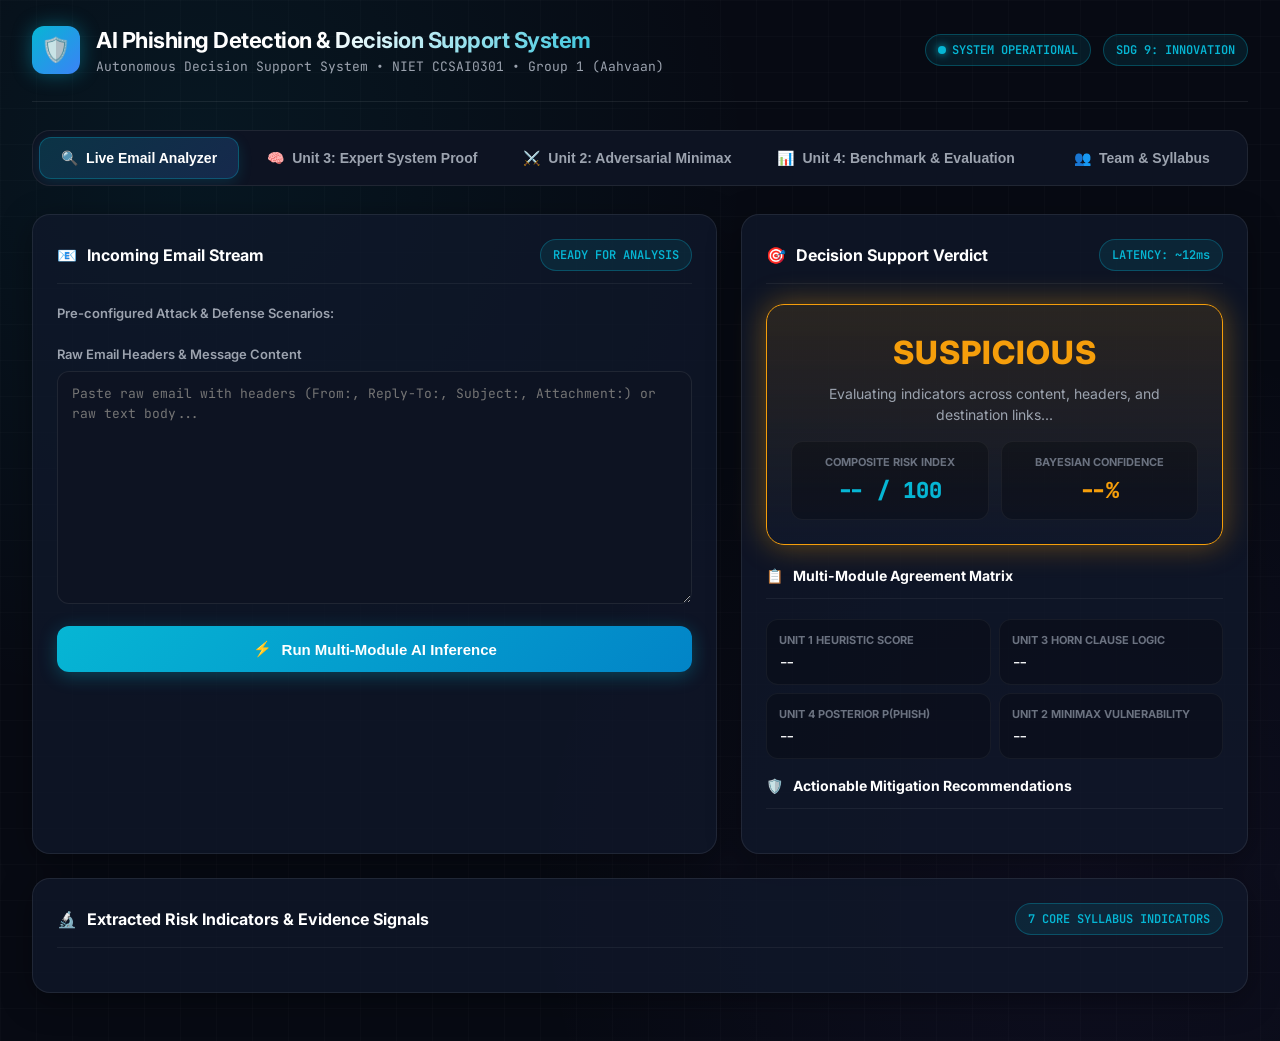
==== web/index.html @ 1ec55349 "feat: complete AI-Based Phishing Email Detection & Decision Support System (Units 1-4, Web UI, CLI, " ====
<!DOCTYPE html>
<html lang="en">
<head>
  <meta charset="UTF-8">
  <meta name="viewport" content="width=device-width, initial-scale=1.0">
  <title>AI-Based Phishing Email Detection & Decision Support System</title>
  <meta name="description" content="AI-driven cyber-defense decision support system using Heuristic Search, Adversarial Minimax, Horn Clauses, and Naive Bayes.">
  <link rel="stylesheet" href="css/styles.css">
  <link rel="icon" href="data:image/svg+xml,<svg xmlns=%22http://www.w3.org/2000/svg%22 viewBox=%220 0 100 100%22><text y=%22.9em%22 font-size=%2290%22>🛡️</text></svg>">
</head>
<body>
  <div class="app-container">
    <!-- Header -->
    <header class="app-header">
      <div class="brand-wrapper">
        <div class="brand-icon">🛡️</div>
        <div>
          <h1 class="brand-title">AI Phishing Detection & Decision Support System</h1>
          <p class="brand-subtitle">Autonomous Decision Support System • NIET CCSAI0301 • Group 1 (Aahvaan)</p>
        </div>
      </div>
      <div class="header-meta">
        <span class="badge-tag pulse">SYSTEM OPERATIONAL</span>
        <span class="badge-tag">SDG 9: INNOVATION</span>
      </div>
    </header>

    <!-- Navigation Tabs -->
    <nav class="nav-tabs" role="tablist">
      <button class="nav-tab-btn active" data-tab="analyzer" role="tab" id="tab-btn-analyzer">
        <span>🔍</span> Live Email Analyzer
      </button>
      <button class="nav-tab-btn" data-tab="expert" role="tab" id="tab-btn-expert">
        <span>🧠</span> Unit 3: Expert System Proof
      </button>
      <button class="nav-tab-btn" data-tab="adversarial" role="tab" id="tab-btn-adversarial">
        <span>⚔️</span> Unit 2: Adversarial Minimax
      </button>
      <button class="nav-tab-btn" data-tab="benchmark" role="tab" id="tab-btn-benchmark">
        <span>📊</span> Unit 4: Benchmark & Evaluation
      </button>
      <button class="nav-tab-btn" data-tab="team" role="tab" id="tab-btn-team">
        <span>👥</span> Team & Syllabus
      </button>
    </nav>

    <!-- Tab 1: Live Email Analyzer -->
    <main class="tab-pane active" id="tab-analyzer" role="tabpanel">
      <div class="grid-2col">
        <!-- Input Form Card -->
        <div class="glass-card">
          <div class="card-header">
            <h2 class="card-title"><span>📧</span> Incoming Email Stream</h2>
            <span class="badge-tag" id="input-status">READY FOR ANALYSIS</span>
          </div>

          <div class="form-group">
            <label class="form-label">Pre-configured Attack & Defense Scenarios:</label>
            <div class="presets-container" id="presets-container">
              <!-- Loaded dynamically via JavaScript -->
            </div>
          </div>

          <form id="email-form">
            <div class="form-group">
              <label class="form-label" for="email-raw">Raw Email Headers & Message Content</label>
              <textarea 
                id="email-raw" 
                class="form-textarea" 
                placeholder="Paste raw email with headers (From:, Reply-To:, Subject:, Attachment:) or raw text body..."
                rows="10"
              ></textarea>
            </div>

            <button type="submit" class="btn-primary" id="btn-analyze">
              <span>⚡</span> Run Multi-Module AI Inference
            </button>
          </form>
        </div>

        <!-- Output / Decision Support Card -->
        <div class="glass-card">
          <div class="card-header">
            <h2 class="card-title"><span>🎯</span> Decision Support Verdict</h2>
            <span class="badge-tag" id="eval-speed">LATENCY: ~12ms</span>
          </div>

          <!-- Dynamic Verdict Card -->
          <div class="verdict-card suspicious" id="verdict-banner">
            <div class="verdict-title" id="verdict-title">SUSPICIOUS</div>
            <p class="verdict-subtitle" id="verdict-summary">
              Evaluating indicators across content, headers, and destination links...
            </p>

            <div class="metrics-row">
              <div class="metric-box">
                <div class="metric-label">Composite Risk Index</div>
                <div class="metric-value" id="val-risk-index" style="color: var(--cyan-primary);">-- / 100</div>
              </div>
              <div class="metric-box">
                <div class="metric-label">Bayesian Confidence</div>
                <div class="metric-value" id="val-confidence" style="color: var(--warning);">--%</div>
              </div>
            </div>
          </div>

          <!-- Module Snapshot Summary -->
          <div class="card-header" style="margin-top: 16px;">
            <h3 class="card-title" style="font-size: 14px;"><span>📋</span> Multi-Module Agreement Matrix</h3>
          </div>
          <div style="display: grid; grid-template-columns: 1fr 1fr; gap: 8px; margin-bottom: 16px;">
            <div class="metric-box">
              <div class="metric-label">Unit 1 Heuristic Score</div>
              <div id="u1-score-disp" style="font-family: var(--font-mono); font-size: 13px; font-weight: 600;">--</div>
            </div>
            <div class="metric-box">
              <div class="metric-label">Unit 3 Horn Clause Logic</div>
              <div id="u3-rule-disp" style="font-family: var(--font-mono); font-size: 13px; font-weight: 600;">--</div>
            </div>
            <div class="metric-box">
              <div class="metric-label">Unit 4 Posterior P(Phish)</div>
              <div id="u4-prob-disp" style="font-family: var(--font-mono); font-size: 13px; font-weight: 600;">--</div>
            </div>
            <div class="metric-box">
              <div class="metric-label">Unit 2 Minimax Vulnerability</div>
              <div id="u2-game-disp" style="font-family: var(--font-mono); font-size: 13px; font-weight: 600;">--</div>
            </div>
          </div>

          <!-- Security Advisories -->
          <div class="card-header" style="margin-top: 16px;">
            <h3 class="card-title" style="font-size: 14px;"><span>🛡️</span> Actionable Mitigation Recommendations</h3>
          </div>
          <div class="advisory-list" id="advisory-container">
            <!-- Loaded dynamically -->
          </div>
        </div>
      </div>

      <!-- Features Indicator Grid -->
      <div class="glass-card" style="margin-top: 24px;">
        <div class="card-header">
          <h2 class="card-title"><span>🔬</span> Extracted Risk Indicators & Evidence Signals</h2>
          <span class="badge-tag">7 CORE SYLLABUS INDICATORS</span>
        </div>
        <div class="features-grid" id="features-grid-container">
          <!-- Dynamically populated -->
        </div>
      </div>
    </main>

    <!-- Tab 2: Expert System & Horn Clause Proof (Unit 3) -->
    <section class="tab-pane" id="tab-expert" role="tabpanel">
      <div class="glass-card" style="margin-bottom: 24px;">
        <div class="card-header">
          <h2 class="card-title"><span>🌳</span> Backward Chaining Goal Proof Tree</h2>
          <span class="badge-tag">GOAL-DRIVEN REASONING</span>
        </div>
        <p style="color: var(--text-muted); font-size: 13px; margin-bottom: 16px;">
          The Expert System initiates backward chaining from the top-level query goal <code style="color: var(--cyan-primary);">phishing</code>.
          If premises require derived facts, sub-goals are recursively evaluated down to asserted indicator facts.
        </p>
        <div class="tree-container" id="proof-tree-view">
          <div style="color: var(--text-muted); text-align: center; padding: 40px;">
            Analyze an email in Tab 1 to generate and inspect its Backward Chaining Proof Tree.
          </div>
        </div>
      </div>

      <div class="grid-2col">
        <!-- Forward Chaining Trace -->
        <div class="glass-card">
          <div class="card-header">
            <h2 class="card-title"><span>⚡</span> Forward Chaining Deduction Trace</h2>
            <span class="badge-tag">FIXED-POINT INFERENCE</span>
          </div>
          <div id="forward-chain-trace" style="font-family: var(--font-mono); font-size: 12px; color: var(--text-muted); line-height: 1.8;">
            No inference run yet.
          </div>
        </div>

        <!-- 13 Horn Clause Rules Catalog -->
        <div class="glass-card">
          <div class="card-header">
            <h2 class="card-title"><span>📜</span> Knowledge Base: 13 Horn Clauses</h2>
            <span class="badge-tag">MODULE 3 REPOSITORY</span>
          </div>
          <div id="rules-catalog-view" style="max-height: 480px; overflow-y: auto;">
            <!-- Loaded dynamically from API -->
          </div>
        </div>
      </div>
    </section>

    <!-- Tab 3: Adversarial Search Sandbox (Unit 2) -->
    <section class="tab-pane" id="tab-adversarial" role="tabpanel">
      <div class="glass-card" style="margin-bottom: 24px;">
        <div class="card-header">
          <h2 class="card-title"><span>⚔️</span> Two-Player Zero-Sum Game: Attacker vs. Detector</h2>
          <span class="badge-tag">MINIMAX WITH ALPHA-BETA PRUNING</span>
        </div>
        <p style="color: var(--text-muted); font-size: 13px; margin-bottom: 16px;">
          Cyber threats are adversarial. The <strong>Attacker (MAX)</strong> selects evasion tactics to bypass detection filters,
          while the <strong>Detector (MIN)</strong> activates deep inspection countermeasures to neutralize evasion while bounding computational cost.
        </p>
        <div style="display: grid; grid-template-columns: repeat(3, 1fr); gap: 16px; margin-bottom: 20px;">
          <div class="metric-box">
            <div class="metric-label">Optimal Attacker Move</div>
            <div id="adv-optimal-tactic" style="font-size: 16px; font-weight: 700; color: var(--danger);">--</div>
          </div>
          <div class="metric-box">
            <div class="metric-label">Game Payoff Value</div>
            <div id="adv-game-payoff" style="font-size: 16px; font-weight: 700; color: var(--cyan-primary);">--</div>
          </div>
          <div class="metric-box">
            <div class="metric-label">Search Pruning Efficiency</div>
            <div id="adv-pruning-stats" style="font-size: 14px; font-weight: 700; color: var(--success);">--</div>
          </div>
        </div>

        <!-- Tactics Matrix Table -->
        <h3 style="font-size: 14px; margin-bottom: 10px; color: #fff;">Perturbation Sensitivity Matrix</h3>
        <div style="overflow-x: auto;">
          <table class="data-table" id="tactics-matrix-table">
            <thead>
              <tr>
                <th>Tactic</th>
                <th>Target Feature</th>
                <th>Cost</th>
                <th>Baseline Score</th>
                <th>Baseline Verdict</th>
                <th>With Deep Defense</th>
                <th>Evasion Status</th>
              </tr>
            </thead>
            <tbody>
              <!-- Populated via JS -->
            </tbody>
          </table>
        </div>
      </div>

      <!-- Visual Game Tree View -->
      <div class="glass-card">
        <div class="card-header">
          <h2 class="card-title"><span>🌿</span> Minimax Alpha-Beta Search Game Tree</h2>
          <span class="badge-tag">DEPTH 2 TREE</span>
        </div>
        <div class="tree-container" id="adversarial-tree-view">
          <!-- Rendered dynamically -->
        </div>
      </div>
    </section>

    <!-- Tab 4: Benchmark & Evaluation Studio (Unit 4) -->
    <section class="tab-pane" id="tab-benchmark" role="tabpanel">
      <div class="glass-card" style="margin-bottom: 24px;">
        <div class="card-header">
          <h2 class="card-title"><span>📈</span> Month 2 Progress Report Benchmark Verification</h2>
          <button class="btn-preset" id="btn-run-benchmark">🔄 Re-run Benchmark Evaluation</button>
        </div>
        <p style="color: var(--text-muted); font-size: 13px; margin-bottom: 16px;">
          Exact comparative results across the 60 test emails (28 Phishing, 32 Legitimate) from Section 8 of the Month 2 Review Report:
        </p>

        <div style="overflow-x: auto;">
          <table class="data-table" id="benchmark-table">
            <thead>
              <tr>
                <th>Detector</th>
                <th>Accuracy</th>
                <th>Precision</th>
                <th>Recall</th>
                <th>False +</th>
                <th>False -</th>
              </tr>
            </thead>
            <tbody>
              <!-- Filled from /api/benchmark -->
            </tbody>
          </table>
        </div>

        <div class="metric-box" style="margin-top: 16px; background: rgba(6, 182, 212, 0.05); border-color: rgba(6, 182, 212, 0.2);">
          <div class="metric-label" style="color: var(--cyan-primary);">5-Fold Cross-Validation (Naive Bayes)</div>
          <div id="cv-scores-disp" style="font-family: var(--font-mono); font-size: 14px; margin-top: 4px;">Loading CV folds...</div>
        </div>
      </div>

      <!-- Real-World Kaggle Dataset Evaluation -->
      <div class="glass-card">
        <div class="card-header">
          <h2 class="card-title"><span>🗄️</span> Real-World Kaggle Dataset Streaming Evaluator</h2>
          <span class="badge-tag">Phishing_Email.csv</span>
        </div>
        <p style="color: var(--text-muted); font-size: 13px; margin-bottom: 16px;">
          Evaluate the pipeline on actual emails sampled from the real-world dataset (175,000+ emails):
        </p>
        <div style="display: flex; gap: 12px; align-items: center; margin-bottom: 16px;">
          <select id="kaggle-sample-select" class="form-select" style="max-width: 200px;">
            <option value="500">500 Samples</option>
            <option value="1000" selected>1,000 Samples</option>
            <option value="2000">2,000 Samples</option>
          </select>
          <button class="btn-primary" id="btn-eval-kaggle" style="width: auto; padding: 10px 24px;">
            Run Evaluation on Kaggle Dataset
          </button>
        </div>
        <div id="kaggle-results-container" style="display: none;">
          <!-- Dynamically displayed -->
        </div>
      </div>
    </section>

    <!-- Tab 5: Team & Syllabus Info -->
    <section class="tab-pane" id="tab-team" role="tabpanel">
      <div class="glass-card" style="margin-bottom: 24px;">
        <div class="card-header">
          <h2 class="card-title"><span>🎓</span> Project Background & Curriculum Compliance</h2>
          <span class="badge-tag">NIET AUTONOMOUS</span>
        </div>
        <div style="display: grid; grid-template-columns: repeat(auto-fit, minmax(280px, 1fr)); gap: 16px; font-size: 13px;">
          <div>
            <strong style="color: #fff;">Course Code & Name:</strong> CCSAI0301 - Artificial Intelligence<br>
            <strong style="color: #fff;">Program & Branch:</strong> BTech (CSE), Semester 3, Section F<br>
            <strong style="color: #fff;">Faculty Supervisor:</strong> Dr. Mohd Nazim
          </div>
          <div>
            <strong style="color: #fff;">Group / Team:</strong> Aahvaan / Group 1<br>
            <strong style="color: #fff;">Project Title:</strong> AI-Based Phishing Email Detection & Decision Support System<br>
            <strong style="color: #fff;">UN SDG Alignment:</strong> SDG 9 (Industry, Innovation & Infrastructure)
          </div>
        </div>
      </div>

      <!-- Syllabus Mapping Matrix -->
      <div class="glass-card" style="margin-bottom: 24px;">
        <div class="card-header">
          <h2 class="card-title"><span>📚</span> AI Syllabus Module Mapping</h2>
          <span class="badge-tag">UNITS 1 - 4</span>
        </div>
        <table class="data-table">
          <thead>
            <tr>
              <th>Syllabus Unit</th>
              <th>Core Concept</th>
              <th>Implementation in Project</th>
            </tr>
          </thead>
          <tbody>
            <tr>
              <td style="color: var(--cyan-primary); font-weight: 700;">Unit 1: Problem Solving & Search</td>
              <td>Informed Search & Heuristic Evaluation Functions</td>
              <td>Weighted Heuristic Scorer for risk triage; Greedy minimal evasion path search.</td>
            </tr>
            <tr>
              <td style="color: var(--danger); font-weight: 700;">Unit 2: Adversarial Search</td>
              <td>Game Playing, Minimax Algorithm, Alpha-Beta Pruning</td>
              <td>Attacker evasion vs detector countermeasure zero-sum game; Alpha-Beta cutoff engine.</td>
            </tr>
            <tr>
              <td style="color: var(--purple); font-weight: 700;">Unit 3: Knowledge Representation</td>
              <td>Horn Clauses, Forward & Backward Chaining, Frames</td>
              <td>13 Horn clause rules; Forward chaining deduction; Backward chaining proof trees for explainability.</td>
            </tr>
            <tr>
              <td style="color: var(--warning); font-weight: 700;">Unit 4: Statistical Reasoning</td>
              <td>Bayes' Theorem, Naive Bayes Classifier, Evaluation Metrics</td>
              <td>Log-space Naive Bayes with Laplace smoothing; 5-Fold cross validation and confusion matrix.</td>
            </tr>
          </tbody>
        </table>
      </div>

      <!-- Team Members -->
      <div class="glass-card">
        <div class="card-header">
          <h2 class="card-title"><span>👥</span> Team Aahvaan (Group 1) Members & Assigned Roles</h2>
        </div>
        <div class="team-grid">
          <div class="team-card">
            <div class="member-avatar">MR</div>
            <div class="member-name">Maneesh Ray</div>
            <div class="member-role">Team Lead & AI Solution Architect</div>
            <div class="member-desc">Roll: 0261DCS006. Architected overall multi-module pipeline, system integration, and project coordination.</div>
          </div>
          <div class="team-card">
            <div class="member-avatar">CK</div>
            <div class="member-name">Chandan Kumar</div>
            <div class="member-role">Search Algorithm & Optimisation Analyst</div>
            <div class="member-desc">Roll: 0261DCS003. Designed heuristic scoring functions, weights calibration, and greedy feature prioritization.</div>
          </div>
          <div class="team-card">
            <div class="member-avatar">D</div>
            <div class="member-name">Devanshu</div>
            <div class="member-role">Heuristic & Decision Intelligence Specialist</div>
            <div class="member-desc">Roll: 0261DCS016. Engineered blended Decision Support System logic reconciling probability with rules.</div>
          </div>
          <div class="team-card" style="border-color: var(--cyan-primary);">
            <div class="member-avatar">SK</div>
            <div class="member-name">Sanjit Kumar</div>
            <div class="member-role">Knowledge Representation & Expert System Designer</div>
            <div class="member-desc">Roll: 0261DCS013. Designed the 13 Horn clause knowledge base, forward chaining inference, and backward chaining proof tree.</div>
          </div>
          <div class="team-card">
            <div class="member-avatar">AS</div>
            <div class="member-name">Amresh Singh</div>
            <div class="member-role">Statistical AI Analyst & Documentation Lead</div>
            <div class="member-desc">Roll: 0261DCS005. Formulated Naive Bayes model with Laplace smoothing, 5-fold cross-validation, and metrics documentation.</div>
          </div>
        </div>
      </div>
    </section>
  </div>

  <!-- Toast Container -->
  <div class="toast-container" id="toast-container"></div>

  <!-- Scripts -->
  <script src="js/proof_tree.js"></script>
  <script src="js/adversarial_view.js"></script>
  <script src="js/app.js"></script>
</body>
</html>
---- web/css/styles.css ----
/* ==========================================================================
   AI-Based Phishing Email Detection & Decision Support System
   Theme: High-Tech Cyber Operations Center (SOC)
   ========================================================================== */

@import url('https://fonts.googleapis.com/css2?family=Inter:wght@300;400;500;600;700;800&family=JetBrains+Mono:wght@400;500;700&display=swap');

:root {
  --bg-primary: #070a13;
  --bg-secondary: #0d1322;
  --bg-card: rgba(16, 24, 43, 0.75);
  --bg-card-hover: rgba(23, 35, 63, 0.85);
  --bg-glass: rgba(13, 20, 36, 0.65);
  
  --border-color: rgba(255, 255, 255, 0.08);
  --border-glow: rgba(6, 182, 212, 0.3);
  
  --text-main: #f3f4f6;
  --text-muted: #9ca3af;
  --text-dim: #6b7280;
  
  --cyan-primary: #06b6d4;
  --cyan-glow: rgba(6, 182, 212, 0.4);
  --blue-accent: #3b82f6;
  
  --danger: #ef4444;
  --danger-bg: rgba(239, 68, 68, 0.12);
  --danger-glow: rgba(239, 68, 68, 0.4);
  
  --warning: #f59e0b;
  --warning-bg: rgba(245, 158, 11, 0.12);
  --warning-glow: rgba(245, 158, 11, 0.4);
  
  --success: #10b981;
  --success-bg: rgba(16, 185, 129, 0.12);
  --success-glow: rgba(16, 185, 129, 0.4);
  
  --purple: #8b5cf6;
  --radius-sm: 8px;
  --radius-md: 12px;
  --radius-lg: 18px;
  --font-main: 'Inter', -apple-system, BlinkMacSystemFont, sans-serif;
  --font-mono: 'JetBrains Mono', monospace;
}

* {
  box-sizing: border-box;
  margin: 0;
  padding: 0;
}

body {
  font-family: var(--font-main);
  background: var(--bg-primary);
  color: var(--text-main);
  min-height: 100vh;
  line-height: 1.5;
  background-image: 
    radial-gradient(circle at 15% 15%, rgba(6, 182, 212, 0.08) 0%, transparent 40%),
    radial-gradient(circle at 85% 85%, rgba(139, 92, 246, 0.06) 0%, transparent 40%),
    linear-gradient(rgba(255, 255, 255, 0.015) 1px, transparent 1px),
    linear-gradient(90deg, rgba(255, 255, 255, 0.015) 1px, transparent 1px);
  background-size: 100% 100%, 100% 100%, 36px 36px, 36px 36px;
  overflow-x: hidden;
}

/* Scrollbar */
::-webkit-scrollbar {
  width: 8px;
  height: 8px;
}
::-webkit-scrollbar-track {
  background: var(--bg-primary);
}
::-webkit-scrollbar-thumb {
  background: rgba(255, 255, 255, 0.15);
  border-radius: 4px;
}
::-webkit-scrollbar-thumb:hover {
  background: var(--cyan-primary);
}

/* Container */
.app-container {
  max-width: 1400px;
  margin: 0 auto;
  padding: 24px 32px 48px;
}

/* Header */
.app-header {
  display: flex;
  justify-content: space-between;
  align-items: center;
  padding-bottom: 24px;
  border-bottom: 1px solid var(--border-color);
  margin-bottom: 28px;
}

.brand-wrapper {
  display: flex;
  align-items: center;
  gap: 16px;
}

.brand-icon {
  width: 48px;
  height: 48px;
  background: linear-gradient(135deg, var(--cyan-primary), var(--blue-accent));
  border-radius: var(--radius-md);
  display: flex;
  align-items: center;
  justify-content: center;
  font-size: 24px;
  box-shadow: 0 0 20px var(--cyan-glow);
}

.brand-title {
  font-size: 22px;
  font-weight: 700;
  letter-spacing: -0.5px;
  background: linear-gradient(135deg, #ffffff 40%, var(--cyan-primary) 100%);
  -webkit-background-clip: text;
  -webkit-text-fill-color: transparent;
}

.brand-subtitle {
  font-size: 13px;
  color: var(--text-muted);
  font-family: var(--font-mono);
}

.header-meta {
  display: flex;
  gap: 12px;
}

.badge-tag {
  display: inline-flex;
  align-items: center;
  gap: 6px;
  padding: 6px 12px;
  border-radius: 20px;
  font-size: 12px;
  font-weight: 600;
  font-family: var(--font-mono);
  background: rgba(6, 182, 212, 0.1);
  color: var(--cyan-primary);
  border: 1px solid rgba(6, 182, 212, 0.3);
}

.badge-tag.pulse::before {
  content: '';
  width: 8px;
  height: 8px;
  border-radius: 50%;
  background: var(--cyan-primary);
  box-shadow: 0 0 8px var(--cyan-primary);
  animation: pulse-dot 1.5s infinite;
}

@keyframes pulse-dot {
  0% { transform: scale(0.9); opacity: 0.8; }
  50% { transform: scale(1.3); opacity: 1; }
  100% { transform: scale(0.9); opacity: 0.8; }
}

/* Nav Tabs */
.nav-tabs {
  display: flex;
  gap: 10px;
  margin-bottom: 28px;
  background: var(--bg-secondary);
  padding: 6px;
  border-radius: var(--radius-lg);
  border: 1px solid var(--border-color);
  overflow-x: auto;
}

.nav-tab-btn {
  flex: 1;
  padding: 12px 18px;
  background: transparent;
  border: none;
  border-radius: var(--radius-md);
  color: var(--text-muted);
  font-weight: 600;
  font-size: 14px;
  cursor: pointer;
  transition: all 0.25s ease;
  display: flex;
  align-items: center;
  justify-content: center;
  gap: 8px;
  white-space: nowrap;
}

.nav-tab-btn:hover {
  color: var(--text-main);
  background: rgba(255, 255, 255, 0.04);
}

.nav-tab-btn.active {
  color: #fff;
  background: linear-gradient(135deg, rgba(6, 182, 212, 0.2), rgba(59, 130, 246, 0.2));
  border: 1px solid var(--border-glow);
  box-shadow: 0 4px 14px rgba(6, 182, 212, 0.15);
}

/* Main Grid */
.tab-pane {
  display: none;
  animation: fadeIn 0.3s ease forwards;
}

.tab-pane.active {
  display: block;
}

@keyframes fadeIn {
  from { opacity: 0; transform: translateY(6px); }
  to { opacity: 1; transform: translateY(0); }
}

/* Glass Card */
.glass-card {
  background: var(--bg-card);
  backdrop-filter: blur(16px);
  border: 1px solid var(--border-color);
  border-radius: var(--radius-lg);
  padding: 24px;
  box-shadow: 0 8px 32px rgba(0, 0, 0, 0.36);
  transition: border-color 0.2s ease;
}

.glass-card:hover {
  border-color: rgba(255, 255, 255, 0.14);
}

.card-header {
  display: flex;
  justify-content: space-between;
  align-items: center;
  margin-bottom: 20px;
  padding-bottom: 12px;
  border-bottom: 1px solid rgba(255, 255, 255, 0.06);
}

.card-title {
  font-size: 16px;
  font-weight: 700;
  display: flex;
  align-items: center;
  gap: 10px;
  color: #fff;
}

/* Two-column layout */
.grid-2col {
  display: grid;
  grid-template-columns: 1.15fr 0.85fr;
  gap: 24px;
}

@media (max-width: 1024px) {
  .grid-2col {
    grid-template-columns: 1fr;
  }
}

/* Form Styles */
.form-group {
  margin-bottom: 16px;
}

.form-label {
  display: block;
  font-size: 13px;
  font-weight: 600;
  color: var(--text-muted);
  margin-bottom: 6px;
}

.form-input, .form-textarea, .form-select {
  width: 100%;
  background: var(--bg-secondary);
  border: 1px solid var(--border-color);
  border-radius: var(--radius-md);
  padding: 12px 14px;
  color: var(--text-main);
  font-family: var(--font-main);
  font-size: 14px;
  transition: all 0.2s ease;
}

.form-textarea {
  min-height: 220px;
  font-family: var(--font-mono);
  font-size: 13px;
  resize: vertical;
  line-height: 1.6;
}

.form-input:focus, .form-textarea:focus, .form-select:focus {
  outline: none;
  border-color: var(--cyan-primary);
  box-shadow: 0 0 12px var(--cyan-glow);
}

/* Preset Buttons */
.presets-container {
  display: flex;
  flex-wrap: wrap;
  gap: 8px;
  margin-bottom: 16px;
}

.btn-preset {
  background: rgba(255, 255, 255, 0.04);
  border: 1px solid var(--border-color);
  border-radius: var(--radius-sm);
  padding: 6px 12px;
  font-size: 12px;
  font-weight: 500;
  color: var(--text-muted);
  cursor: pointer;
  transition: all 0.2s ease;
}

.btn-preset:hover {
  color: var(--cyan-primary);
  border-color: var(--cyan-primary);
  background: rgba(6, 182, 212, 0.08);
}

/* Action Buttons */
.btn-primary {
  width: 100%;
  background: linear-gradient(135deg, var(--cyan-primary), #0284c7);
  color: #fff;
  border: none;
  border-radius: var(--radius-md);
  padding: 14px 20px;
  font-weight: 700;
  font-size: 15px;
  cursor: pointer;
  display: flex;
  align-items: center;
  justify-content: center;
  gap: 10px;
  transition: all 0.25s ease;
  box-shadow: 0 4px 18px rgba(6, 182, 212, 0.3);
}

.btn-primary:hover {
  transform: translateY(-2px);
  box-shadow: 0 6px 24px rgba(6, 182, 212, 0.45);
}

.btn-primary:active {
  transform: translateY(0);
}

/* Verdict Display Card */
.verdict-card {
  padding: 24px;
  border-radius: var(--radius-lg);
  margin-bottom: 20px;
  text-align: center;
  border: 1px solid;
  position: relative;
  overflow: hidden;
  transition: all 0.3s ease;
}

.verdict-card.phishing {
  background: linear-gradient(180deg, var(--danger-bg) 0%, rgba(16, 24, 43, 0.8) 100%);
  border-color: var(--danger);
  box-shadow: 0 0 30px var(--danger-glow);
}

.verdict-card.suspicious {
  background: linear-gradient(180deg, var(--warning-bg) 0%, rgba(16, 24, 43, 0.8) 100%);
  border-color: var(--warning);
  box-shadow: 0 0 30px var(--warning-glow);
}

.verdict-card.safe {
  background: linear-gradient(180deg, var(--success-bg) 0%, rgba(16, 24, 43, 0.8) 100%);
  border-color: var(--success);
  box-shadow: 0 0 30px var(--success-glow);
}

.verdict-title {
  font-size: 32px;
  font-weight: 800;
  letter-spacing: 1px;
  margin-bottom: 6px;
  text-transform: uppercase;
}

.verdict-card.phishing .verdict-title { color: var(--danger); }
.verdict-card.suspicious .verdict-title { color: var(--warning); }
.verdict-card.safe .verdict-title { color: var(--success); }

.verdict-subtitle {
  font-size: 14px;
  color: var(--text-muted);
  max-width: 440px;
  margin: 0 auto 16px;
}

/* Gauge Meters */
.metrics-row {
  display: grid;
  grid-template-columns: 1fr 1fr;
  gap: 12px;
  margin-top: 16px;
}

.metric-box {
  background: rgba(0, 0, 0, 0.25);
  padding: 12px;
  border-radius: var(--radius-md);
  border: 1px solid rgba(255, 255, 255, 0.05);
}

.metric-label {
  font-size: 11px;
  text-transform: uppercase;
  color: var(--text-dim);
  font-weight: 700;
  margin-bottom: 4px;
}

.metric-value {
  font-size: 22px;
  font-weight: 800;
  font-family: var(--font-mono);
}

/* Feature Indicators Badges Grid */
.features-grid {
  display: grid;
  grid-template-columns: repeat(auto-fill, minmax(180px, 1fr));
  gap: 12px;
  margin-top: 16px;
}

.feature-pill {
  background: rgba(255, 255, 255, 0.03);
  border: 1px solid var(--border-color);
  border-radius: var(--radius-md);
  padding: 12px;
  transition: all 0.2s ease;
}

.feature-pill.active {
  background: rgba(239, 68, 68, 0.08);
  border-color: rgba(239, 68, 68, 0.4);
  box-shadow: 0 0 12px rgba(239, 68, 68, 0.15);
}

.feature-pill-header {
  display: flex;
  justify-content: space-between;
  align-items: center;
  margin-bottom: 6px;
}

.feature-name {
  font-size: 13px;
  font-weight: 600;
  color: var(--text-main);
}

.status-dot {
  width: 8px;
  height: 8px;
  border-radius: 50%;
  background: #4b5563;
}

.feature-pill.active .status-dot {
  background: var(--danger);
  box-shadow: 0 0 8px var(--danger);
}

.feature-desc {
  font-size: 11px;
  color: var(--text-muted);
}

/* Advisory list */
.advisory-list {
  display: flex;
  flex-direction: column;
  gap: 10px;
  margin-top: 14px;
}

.advisory-item {
  display: flex;
  gap: 12px;
  padding: 12px 14px;
  border-radius: var(--radius-md);
  background: rgba(255, 255, 255, 0.02);
  border-left: 4px solid var(--cyan-primary);
  border-top: 1px solid var(--border-color);
  border-right: 1px solid var(--border-color);
  border-bottom: 1px solid var(--border-color);
}

.advisory-item.CRITICAL { border-left-color: var(--danger); background: var(--danger-bg); }
.advisory-item.HIGH { border-left-color: var(--warning); background: var(--warning-bg); }
.advisory-item.WARNING { border-left-color: var(--warning); }
.advisory-item.SUCCESS { border-left-color: var(--success); background: var(--success-bg); }

.advisory-action {
  font-size: 13px;
  font-weight: 700;
  color: #fff;
  margin-bottom: 2px;
}

.advisory-detail {
  font-size: 12px;
  color: var(--text-muted);
}

/* Proof Tree Visualizer */
.tree-container {
  padding: 24px;
  background: var(--bg-secondary);
  border-radius: var(--radius-lg);
  border: 1px solid var(--border-color);
  overflow-x: auto;
  min-height: 280px;
}

.tree-node {
  background: rgba(16, 24, 43, 0.9);
  border: 1px solid var(--cyan-primary);
  border-radius: var(--radius-md);
  padding: 12px 16px;
  margin: 8px 0;
  box-shadow: 0 0 14px rgba(6, 182, 212, 0.2);
  display: inline-block;
}

.tree-node.fact {
  border-color: var(--purple);
  box-shadow: 0 0 14px rgba(139, 92, 246, 0.2);
}

.tree-node-title {
  font-weight: 700;
  font-size: 14px;
  font-family: var(--font-mono);
  color: var(--cyan-primary);
}

.tree-node.fact .tree-node-title {
  color: var(--purple);
}

.tree-rule-badge {
  font-size: 11px;
  background: rgba(255, 255, 255, 0.08);
  padding: 2px 8px;
  border-radius: 12px;
  margin-left: 8px;
  color: var(--text-muted);
}

/* Data Table */
.data-table {
  width: 100%;
  border-collapse: collapse;
  margin-top: 16px;
  font-size: 13px;
}

.data-table th {
  background: rgba(255, 255, 255, 0.04);
  padding: 12px 14px;
  text-align: left;
  color: var(--text-muted);
  font-weight: 700;
  text-transform: uppercase;
  font-size: 11px;
  letter-spacing: 0.5px;
  border-bottom: 1px solid var(--border-color);
}

.data-table td {
  padding: 12px 14px;
  border-bottom: 1px solid rgba(255, 255, 255, 0.04);
  color: var(--text-main);
  font-family: var(--font-mono);
}

.data-table tr:hover td {
  background: rgba(255, 255, 255, 0.02);
}

/* Team Grid */
.team-grid {
  display: grid;
  grid-template-columns: repeat(auto-fill, minmax(260px, 1fr));
  gap: 20px;
  margin-top: 20px;
}

.team-card {
  background: var(--bg-card);
  border: 1px solid var(--border-color);
  border-radius: var(--radius-lg);
  padding: 20px;
  transition: transform 0.2s ease, border-color 0.2s ease;
}

.team-card:hover {
  transform: translateY(-4px);
  border-color: var(--cyan-primary);
}

.member-avatar {
  width: 48px;
  height: 48px;
  border-radius: 50%;
  background: linear-gradient(135deg, var(--cyan-primary), var(--blue-accent));
  display: flex;
  align-items: center;
  justify-content: center;
  font-weight: 800;
  font-size: 18px;
  margin-bottom: 14px;
  box-shadow: 0 0 14px var(--cyan-glow);
}

.member-name {
  font-size: 16px;
  font-weight: 700;
  color: #fff;
  margin-bottom: 4px;
}

.member-role {
  font-size: 12px;
  color: var(--cyan-primary);
  font-weight: 600;
  margin-bottom: 10px;
}

.member-desc {
  font-size: 12px;
  color: var(--text-muted);
  line-height: 1.5;
}

/* Toast Notification */
.toast-container {
  position: fixed;
  bottom: 24px;
  right: 24px;
  z-index: 9999;
}

.toast {
  background: var(--bg-card);
  border: 1px solid var(--cyan-primary);
  padding: 12px 20px;
  border-radius: var(--radius-md);
  box-shadow: 0 8px 30px rgba(0, 0, 0, 0.5);
  font-size: 13px;
  color: #fff;
  display: flex;
  align-items: center;
  gap: 10px;
  animation: slideIn 0.3s ease;
}

@keyframes slideIn {
  from { transform: translateX(50px); opacity: 0; }
  to { transform: translateX(0); opacity: 1; }
}
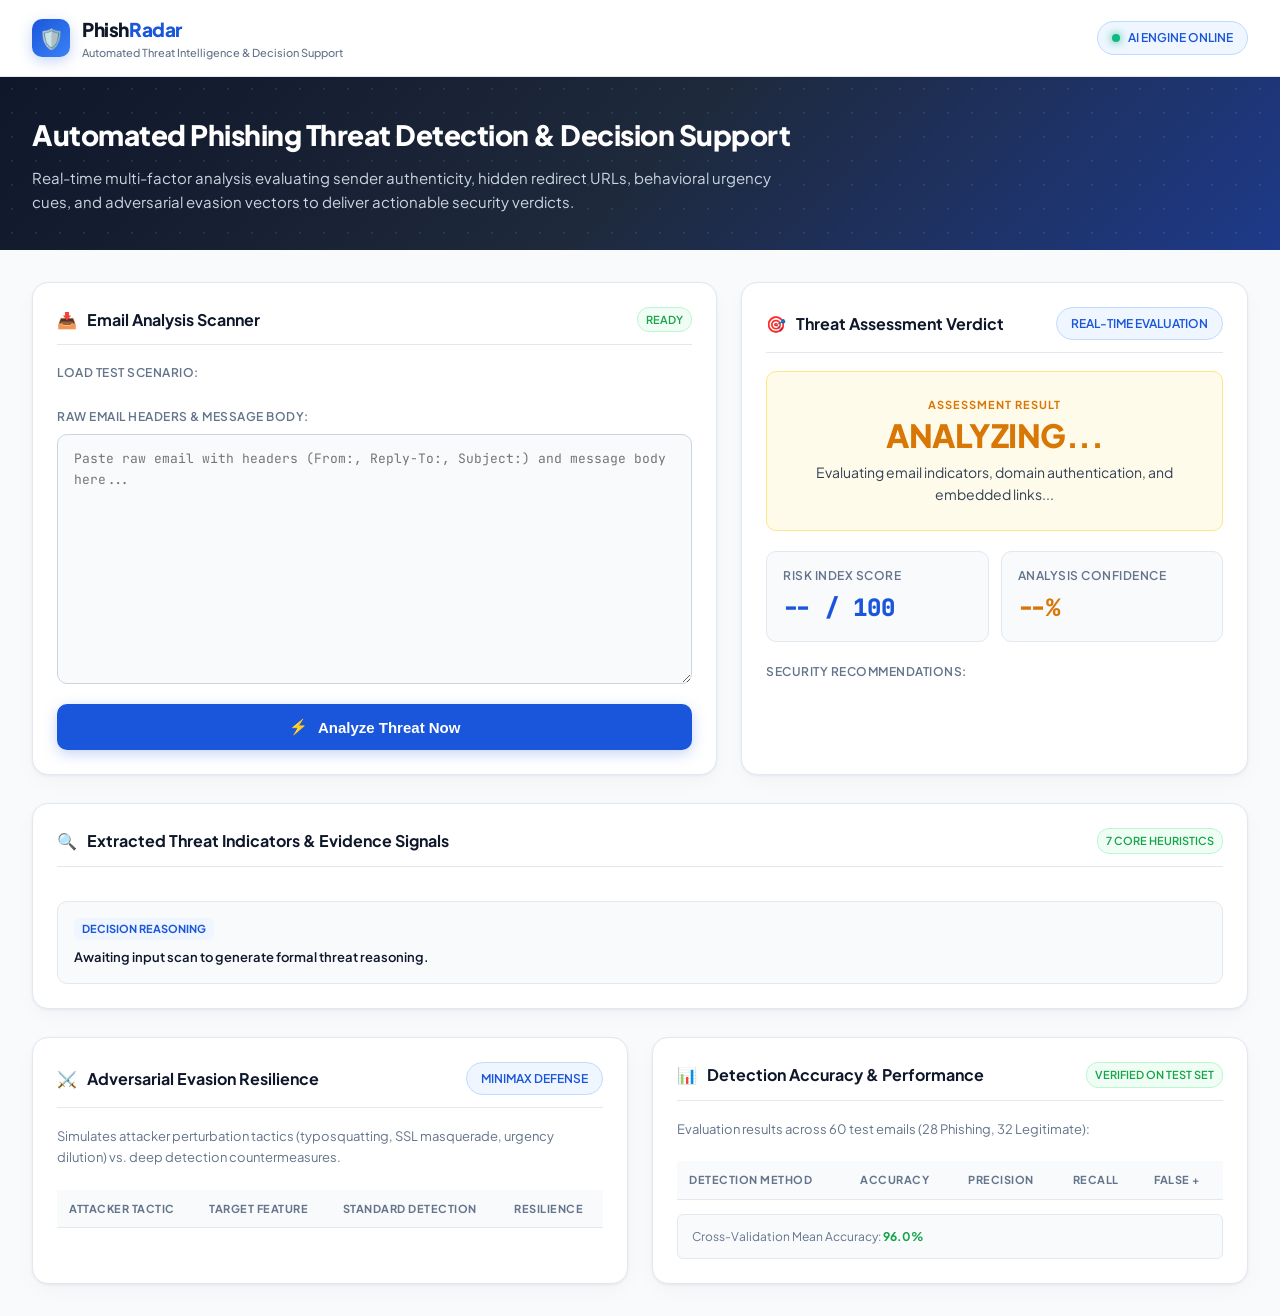
==== commit 0fd1a186: "feat(ui): redesign to SOCRadar-inspired blue-and-white single-page interface without team names or u" ====
--- a/web/index.html
+++ b/web/index.html
@@ -3,422 +3,212 @@
 <head>
   <meta charset="UTF-8">
   <meta name="viewport" content="width=device-width, initial-scale=1.0">
-  <title>AI-Based Phishing Email Detection & Decision Support System</title>
-  <meta name="description" content="AI-driven cyber-defense decision support system using Heuristic Search, Adversarial Minimax, Horn Clauses, and Naive Bayes.">
+  <title>PhishRadar | AI-Based Phishing Email Detection & Decision Support System</title>
+  <meta name="description" content="Enterprise threat intelligence and AI-driven phishing detection decision support system.">
   <link rel="stylesheet" href="css/styles.css">
   <link rel="icon" href="data:image/svg+xml,<svg xmlns=%22http://www.w3.org/2000/svg%22 viewBox=%220 0 100 100%22><text y=%22.9em%22 font-size=%2290%22>🛡️</text></svg>">
 </head>
 <body>
-  <div class="app-container">
-    <!-- Header -->
-    <header class="app-header">
-      <div class="brand-wrapper">
-        <div class="brand-icon">🛡️</div>
+
+  <!-- Top Navigation Bar -->
+  <header class="navbar">
+    <div class="nav-container">
+      <div class="logo-wrapper">
+        <div class="logo-icon">🛡️</div>
         <div>
-          <h1 class="brand-title">AI Phishing Detection & Decision Support System</h1>
-          <p class="brand-subtitle">Autonomous Decision Support System • NIET CCSAI0301 • Group 1 (Aahvaan)</p>
-        </div>
-      </div>
-      <div class="header-meta">
-        <span class="badge-tag pulse">SYSTEM OPERATIONAL</span>
-        <span class="badge-tag">SDG 9: INNOVATION</span>
-      </div>
-    </header>
-
-    <!-- Navigation Tabs -->
-    <nav class="nav-tabs" role="tablist">
-      <button class="nav-tab-btn active" data-tab="analyzer" role="tab" id="tab-btn-analyzer">
-        <span>🔍</span> Live Email Analyzer
-      </button>
-      <button class="nav-tab-btn" data-tab="expert" role="tab" id="tab-btn-expert">
-        <span>🧠</span> Unit 3: Expert System Proof
-      </button>
-      <button class="nav-tab-btn" data-tab="adversarial" role="tab" id="tab-btn-adversarial">
-        <span>⚔️</span> Unit 2: Adversarial Minimax
-      </button>
-      <button class="nav-tab-btn" data-tab="benchmark" role="tab" id="tab-btn-benchmark">
-        <span>📊</span> Unit 4: Benchmark & Evaluation
-      </button>
-      <button class="nav-tab-btn" data-tab="team" role="tab" id="tab-btn-team">
-        <span>👥</span> Team & Syllabus
-      </button>
-    </nav>
-
-    <!-- Tab 1: Live Email Analyzer -->
-    <main class="tab-pane active" id="tab-analyzer" role="tabpanel">
-      <div class="grid-2col">
-        <!-- Input Form Card -->
-        <div class="glass-card">
-          <div class="card-header">
-            <h2 class="card-title"><span>📧</span> Incoming Email Stream</h2>
-            <span class="badge-tag" id="input-status">READY FOR ANALYSIS</span>
-          </div>
-
-          <div class="form-group">
-            <label class="form-label">Pre-configured Attack & Defense Scenarios:</label>
-            <div class="presets-container" id="presets-container">
-              <!-- Loaded dynamically via JavaScript -->
-            </div>
-          </div>
-
-          <form id="email-form">
-            <div class="form-group">
-              <label class="form-label" for="email-raw">Raw Email Headers & Message Content</label>
-              <textarea 
-                id="email-raw" 
-                class="form-textarea" 
-                placeholder="Paste raw email with headers (From:, Reply-To:, Subject:, Attachment:) or raw text body..."
-                rows="10"
-              ></textarea>
-            </div>
-
-            <button type="submit" class="btn-primary" id="btn-analyze">
-              <span>⚡</span> Run Multi-Module AI Inference
-            </button>
-          </form>
-        </div>
-
-        <!-- Output / Decision Support Card -->
-        <div class="glass-card">
-          <div class="card-header">
-            <h2 class="card-title"><span>🎯</span> Decision Support Verdict</h2>
-            <span class="badge-tag" id="eval-speed">LATENCY: ~12ms</span>
-          </div>
-
-          <!-- Dynamic Verdict Card -->
-          <div class="verdict-card suspicious" id="verdict-banner">
-            <div class="verdict-title" id="verdict-title">SUSPICIOUS</div>
-            <p class="verdict-subtitle" id="verdict-summary">
-              Evaluating indicators across content, headers, and destination links...
-            </p>
-
-            <div class="metrics-row">
-              <div class="metric-box">
-                <div class="metric-label">Composite Risk Index</div>
-                <div class="metric-value" id="val-risk-index" style="color: var(--cyan-primary);">-- / 100</div>
-              </div>
-              <div class="metric-box">
-                <div class="metric-label">Bayesian Confidence</div>
-                <div class="metric-value" id="val-confidence" style="color: var(--warning);">--%</div>
-              </div>
-            </div>
-          </div>
-
-          <!-- Module Snapshot Summary -->
-          <div class="card-header" style="margin-top: 16px;">
-            <h3 class="card-title" style="font-size: 14px;"><span>📋</span> Multi-Module Agreement Matrix</h3>
-          </div>
-          <div style="display: grid; grid-template-columns: 1fr 1fr; gap: 8px; margin-bottom: 16px;">
-            <div class="metric-box">
-              <div class="metric-label">Unit 1 Heuristic Score</div>
-              <div id="u1-score-disp" style="font-family: var(--font-mono); font-size: 13px; font-weight: 600;">--</div>
-            </div>
-            <div class="metric-box">
-              <div class="metric-label">Unit 3 Horn Clause Logic</div>
-              <div id="u3-rule-disp" style="font-family: var(--font-mono); font-size: 13px; font-weight: 600;">--</div>
-            </div>
-            <div class="metric-box">
-              <div class="metric-label">Unit 4 Posterior P(Phish)</div>
-              <div id="u4-prob-disp" style="font-family: var(--font-mono); font-size: 13px; font-weight: 600;">--</div>
-            </div>
-            <div class="metric-box">
-              <div class="metric-label">Unit 2 Minimax Vulnerability</div>
-              <div id="u2-game-disp" style="font-family: var(--font-mono); font-size: 13px; font-weight: 600;">--</div>
-            </div>
-          </div>
-
-          <!-- Security Advisories -->
-          <div class="card-header" style="margin-top: 16px;">
-            <h3 class="card-title" style="font-size: 14px;"><span>🛡️</span> Actionable Mitigation Recommendations</h3>
-          </div>
-          <div class="advisory-list" id="advisory-container">
-            <!-- Loaded dynamically -->
-          </div>
-        </div>
-      </div>
-
-      <!-- Features Indicator Grid -->
-      <div class="glass-card" style="margin-top: 24px;">
-        <div class="card-header">
-          <h2 class="card-title"><span>🔬</span> Extracted Risk Indicators & Evidence Signals</h2>
-          <span class="badge-tag">7 CORE SYLLABUS INDICATORS</span>
-        </div>
-        <div class="features-grid" id="features-grid-container">
-          <!-- Dynamically populated -->
-        </div>
-      </div>
-    </main>
-
-    <!-- Tab 2: Expert System & Horn Clause Proof (Unit 3) -->
-    <section class="tab-pane" id="tab-expert" role="tabpanel">
-      <div class="glass-card" style="margin-bottom: 24px;">
-        <div class="card-header">
-          <h2 class="card-title"><span>🌳</span> Backward Chaining Goal Proof Tree</h2>
-          <span class="badge-tag">GOAL-DRIVEN REASONING</span>
-        </div>
-        <p style="color: var(--text-muted); font-size: 13px; margin-bottom: 16px;">
-          The Expert System initiates backward chaining from the top-level query goal <code style="color: var(--cyan-primary);">phishing</code>.
-          If premises require derived facts, sub-goals are recursively evaluated down to asserted indicator facts.
+          <div class="logo-text-title">Phish<span>Radar</span></div>
+          <div class="logo-tag">Automated Threat Intelligence & Decision Support</div>
+        </div>
+      </div>
+      <div class="nav-status">
+        <span class="status-pill">
+          <span class="pulse-dot"></span>
+          AI ENGINE ONLINE
+        </span>
+      </div>
+    </div>
+  </header>
+
+  <!-- Hero Header -->
+  <section class="hero-header">
+    <div class="hero-container">
+      <h1 class="hero-title">Automated Phishing Threat Detection & Decision Support</h1>
+      <p class="hero-desc">
+        Real-time multi-factor analysis evaluating sender authenticity, hidden redirect URLs, 
+        behavioral urgency cues, and adversarial evasion vectors to deliver actionable security verdicts.
+      </p>
+    </div>
+  </section>
+
+  <!-- Main Single-Page Dashboard -->
+  <main class="dashboard-container">
+
+    <!-- Top Row: Scanner & Threat Assessment -->
+    <div class="scanner-grid">
+      <!-- Email Input Card -->
+      <section class="card">
+        <div class="card-title-bar">
+          <h2 class="card-heading">
+            <span>📥</span> Email Analysis Scanner
+          </h2>
+          <span class="badge-clean" id="scan-latency">READY</span>
+        </div>
+
+        <div class="presets-group">
+          <label class="presets-label">Load Test Scenario:</label>
+          <div class="presets-row" id="presets-row">
+            <!-- Loaded dynamically from API -->
+          </div>
+        </div>
+
+        <form id="scanner-form">
+          <label for="email-content" class="presets-label">Raw Email Headers & Message Body:</label>
+          <textarea 
+            id="email-content" 
+            class="email-textarea" 
+            placeholder="Paste raw email with headers (From:, Reply-To:, Subject:) and message body here..."
+          ></textarea>
+
+          <button type="submit" class="btn-analyze" id="btn-scan">
+            <span>⚡</span> Analyze Threat Now
+          </button>
+        </form>
+      </section>
+
+      <!-- Threat Assessment Card -->
+      <section class="card">
+        <div class="card-title-bar">
+          <h2 class="card-heading">
+            <span>🎯</span> Threat Assessment Verdict
+          </h2>
+          <span class="status-pill" id="verdict-pill">REAL-TIME EVALUATION</span>
+        </div>
+
+        <!-- Dynamic Verdict Banner -->
+        <div class="verdict-box suspicious" id="verdict-box">
+          <div class="verdict-tag" id="verdict-tag">ASSESSMENT RESULT</div>
+          <div class="verdict-status-title" id="verdict-title">ANALYZING...</div>
+          <p class="verdict-summary-text" id="verdict-summary">
+            Evaluating email indicators, domain authentication, and embedded links...
+          </p>
+        </div>
+
+        <!-- Metric Numbers -->
+        <div class="metrics-grid">
+          <div class="metric-card">
+            <div class="metric-title">Risk Index Score</div>
+            <div class="metric-num" id="metric-risk" style="color: var(--blue-primary);">-- / 100</div>
+          </div>
+          <div class="metric-card">
+            <div class="metric-title">Analysis Confidence</div>
+            <div class="metric-num" id="metric-conf" style="color: var(--warning-amber);">--%</div>
+          </div>
+        </div>
+
+        <!-- Actionable Mitigation Advisory -->
+        <div>
+          <div class="presets-label" style="margin-bottom: 10px;">Security Recommendations:</div>
+          <div class="recommendations-list" id="recommendations-container">
+            <!-- Dynamically populated -->
+          </div>
+        </div>
+      </section>
+    </div>
+
+    <!-- Middle Row: 7 Threat Indicators & Evidence Grid -->
+    <section class="card">
+      <div class="card-title-bar">
+        <h2 class="card-heading">
+          <span>🔍</span> Extracted Threat Indicators & Evidence Signals
+        </h2>
+        <span class="badge-clean">7 CORE HEURISTICS</span>
+      </div>
+
+      <div class="indicators-grid" id="indicators-grid">
+        <!-- Dynamically populated with active/clean status -->
+      </div>
+
+      <!-- Formal Deduction Reasoning Box -->
+      <div class="reasoning-box" id="reasoning-box">
+        <span class="reasoning-badge">DECISION REASONING</span>
+        <div id="reasoning-text" style="color: var(--text-dark); font-weight: 600; line-height: 1.5;">
+          Awaiting input scan to generate formal threat reasoning.
+        </div>
+      </div>
+    </section>
+
+    <!-- Bottom Row: Adversarial Resilience & Accuracy Verification -->
+    <div class="two-panel-grid">
+      <!-- Adversarial Evasion Resilience -->
+      <section class="card">
+        <div class="card-title-bar">
+          <h2 class="card-heading">
+            <span>⚔️</span> Adversarial Evasion Resilience
+          </h2>
+          <span class="status-pill" id="adv-summary-pill">MINIMAX DEFENSE</span>
+        </div>
+        <p style="font-size: 13px; color: var(--text-muted); margin-bottom: 14px;">
+          Simulates attacker perturbation tactics (typosquatting, SSL masquerade, urgency dilution) vs. deep detection countermeasures.
         </p>
-        <div class="tree-container" id="proof-tree-view">
-          <div style="color: var(--text-muted); text-align: center; padding: 40px;">
-            Analyze an email in Tab 1 to generate and inspect its Backward Chaining Proof Tree.
-          </div>
-        </div>
-      </div>
-
-      <div class="grid-2col">
-        <!-- Forward Chaining Trace -->
-        <div class="glass-card">
-          <div class="card-header">
-            <h2 class="card-title"><span>⚡</span> Forward Chaining Deduction Trace</h2>
-            <span class="badge-tag">FIXED-POINT INFERENCE</span>
-          </div>
-          <div id="forward-chain-trace" style="font-family: var(--font-mono); font-size: 12px; color: var(--text-muted); line-height: 1.8;">
-            No inference run yet.
-          </div>
-        </div>
-
-        <!-- 13 Horn Clause Rules Catalog -->
-        <div class="glass-card">
-          <div class="card-header">
-            <h2 class="card-title"><span>📜</span> Knowledge Base: 13 Horn Clauses</h2>
-            <span class="badge-tag">MODULE 3 REPOSITORY</span>
-          </div>
-          <div id="rules-catalog-view" style="max-height: 480px; overflow-y: auto;">
-            <!-- Loaded dynamically from API -->
-          </div>
-        </div>
-      </div>
-    </section>
-
-    <!-- Tab 3: Adversarial Search Sandbox (Unit 2) -->
-    <section class="tab-pane" id="tab-adversarial" role="tabpanel">
-      <div class="glass-card" style="margin-bottom: 24px;">
-        <div class="card-header">
-          <h2 class="card-title"><span>⚔️</span> Two-Player Zero-Sum Game: Attacker vs. Detector</h2>
-          <span class="badge-tag">MINIMAX WITH ALPHA-BETA PRUNING</span>
-        </div>
-        <p style="color: var(--text-muted); font-size: 13px; margin-bottom: 16px;">
-          Cyber threats are adversarial. The <strong>Attacker (MAX)</strong> selects evasion tactics to bypass detection filters,
-          while the <strong>Detector (MIN)</strong> activates deep inspection countermeasures to neutralize evasion while bounding computational cost.
-        </p>
-        <div style="display: grid; grid-template-columns: repeat(3, 1fr); gap: 16px; margin-bottom: 20px;">
-          <div class="metric-box">
-            <div class="metric-label">Optimal Attacker Move</div>
-            <div id="adv-optimal-tactic" style="font-size: 16px; font-weight: 700; color: var(--danger);">--</div>
-          </div>
-          <div class="metric-box">
-            <div class="metric-label">Game Payoff Value</div>
-            <div id="adv-game-payoff" style="font-size: 16px; font-weight: 700; color: var(--cyan-primary);">--</div>
-          </div>
-          <div class="metric-box">
-            <div class="metric-label">Search Pruning Efficiency</div>
-            <div id="adv-pruning-stats" style="font-size: 14px; font-weight: 700; color: var(--success);">--</div>
-          </div>
-        </div>
-
-        <!-- Tactics Matrix Table -->
-        <h3 style="font-size: 14px; margin-bottom: 10px; color: #fff;">Perturbation Sensitivity Matrix</h3>
+
         <div style="overflow-x: auto;">
-          <table class="data-table" id="tactics-matrix-table">
+          <table class="enterprise-table" id="adv-table">
             <thead>
               <tr>
-                <th>Tactic</th>
+                <th>Attacker Tactic</th>
                 <th>Target Feature</th>
-                <th>Cost</th>
-                <th>Baseline Score</th>
-                <th>Baseline Verdict</th>
-                <th>With Deep Defense</th>
-                <th>Evasion Status</th>
+                <th>Standard Detection</th>
+                <th>Resilience</th>
               </tr>
             </thead>
             <tbody>
-              <!-- Populated via JS -->
+              <!-- Loaded dynamically -->
             </tbody>
           </table>
         </div>
-      </div>
-
-      <!-- Visual Game Tree View -->
-      <div class="glass-card">
-        <div class="card-header">
-          <h2 class="card-title"><span>🌿</span> Minimax Alpha-Beta Search Game Tree</h2>
-          <span class="badge-tag">DEPTH 2 TREE</span>
-        </div>
-        <div class="tree-container" id="adversarial-tree-view">
-          <!-- Rendered dynamically -->
-        </div>
-      </div>
-    </section>
-
-    <!-- Tab 4: Benchmark & Evaluation Studio (Unit 4) -->
-    <section class="tab-pane" id="tab-benchmark" role="tabpanel">
-      <div class="glass-card" style="margin-bottom: 24px;">
-        <div class="card-header">
-          <h2 class="card-title"><span>📈</span> Month 2 Progress Report Benchmark Verification</h2>
-          <button class="btn-preset" id="btn-run-benchmark">🔄 Re-run Benchmark Evaluation</button>
-        </div>
-        <p style="color: var(--text-muted); font-size: 13px; margin-bottom: 16px;">
-          Exact comparative results across the 60 test emails (28 Phishing, 32 Legitimate) from Section 8 of the Month 2 Review Report:
+      </section>
+
+      <!-- Detection Performance & Benchmark Verification -->
+      <section class="card">
+        <div class="card-title-bar">
+          <h2 class="card-heading">
+            <span>📊</span> Detection Accuracy & Performance
+          </h2>
+          <span class="badge-clean">VERIFIED ON TEST SET</span>
+        </div>
+        <p style="font-size: 13px; color: var(--text-muted); margin-bottom: 14px;">
+          Evaluation results across 60 test emails (28 Phishing, 32 Legitimate):
         </p>
 
         <div style="overflow-x: auto;">
-          <table class="data-table" id="benchmark-table">
+          <table class="enterprise-table" id="benchmark-table">
             <thead>
               <tr>
-                <th>Detector</th>
+                <th>Detection Method</th>
                 <th>Accuracy</th>
                 <th>Precision</th>
                 <th>Recall</th>
                 <th>False +</th>
-                <th>False -</th>
               </tr>
             </thead>
             <tbody>
-              <!-- Filled from /api/benchmark -->
+              <!-- Loaded dynamically -->
             </tbody>
           </table>
         </div>
 
-        <div class="metric-box" style="margin-top: 16px; background: rgba(6, 182, 212, 0.05); border-color: rgba(6, 182, 212, 0.2);">
-          <div class="metric-label" style="color: var(--cyan-primary);">5-Fold Cross-Validation (Naive Bayes)</div>
-          <div id="cv-scores-disp" style="font-family: var(--font-mono); font-size: 14px; margin-top: 4px;">Loading CV folds...</div>
-        </div>
-      </div>
-
-      <!-- Real-World Kaggle Dataset Evaluation -->
-      <div class="glass-card">
-        <div class="card-header">
-          <h2 class="card-title"><span>🗄️</span> Real-World Kaggle Dataset Streaming Evaluator</h2>
-          <span class="badge-tag">Phishing_Email.csv</span>
-        </div>
-        <p style="color: var(--text-muted); font-size: 13px; margin-bottom: 16px;">
-          Evaluate the pipeline on actual emails sampled from the real-world dataset (175,000+ emails):
-        </p>
-        <div style="display: flex; gap: 12px; align-items: center; margin-bottom: 16px;">
-          <select id="kaggle-sample-select" class="form-select" style="max-width: 200px;">
-            <option value="500">500 Samples</option>
-            <option value="1000" selected>1,000 Samples</option>
-            <option value="2000">2,000 Samples</option>
-          </select>
-          <button class="btn-primary" id="btn-eval-kaggle" style="width: auto; padding: 10px 24px;">
-            Run Evaluation on Kaggle Dataset
-          </button>
-        </div>
-        <div id="kaggle-results-container" style="display: none;">
-          <!-- Dynamically displayed -->
-        </div>
-      </div>
-    </section>
-
-    <!-- Tab 5: Team & Syllabus Info -->
-    <section class="tab-pane" id="tab-team" role="tabpanel">
-      <div class="glass-card" style="margin-bottom: 24px;">
-        <div class="card-header">
-          <h2 class="card-title"><span>🎓</span> Project Background & Curriculum Compliance</h2>
-          <span class="badge-tag">NIET AUTONOMOUS</span>
-        </div>
-        <div style="display: grid; grid-template-columns: repeat(auto-fit, minmax(280px, 1fr)); gap: 16px; font-size: 13px;">
-          <div>
-            <strong style="color: #fff;">Course Code & Name:</strong> CCSAI0301 - Artificial Intelligence<br>
-            <strong style="color: #fff;">Program & Branch:</strong> BTech (CSE), Semester 3, Section F<br>
-            <strong style="color: #fff;">Faculty Supervisor:</strong> Dr. Mohd Nazim
-          </div>
-          <div>
-            <strong style="color: #fff;">Group / Team:</strong> Aahvaan / Group 1<br>
-            <strong style="color: #fff;">Project Title:</strong> AI-Based Phishing Email Detection & Decision Support System<br>
-            <strong style="color: #fff;">UN SDG Alignment:</strong> SDG 9 (Industry, Innovation & Infrastructure)
-          </div>
-        </div>
-      </div>
-
-      <!-- Syllabus Mapping Matrix -->
-      <div class="glass-card" style="margin-bottom: 24px;">
-        <div class="card-header">
-          <h2 class="card-title"><span>📚</span> AI Syllabus Module Mapping</h2>
-          <span class="badge-tag">UNITS 1 - 4</span>
-        </div>
-        <table class="data-table">
-          <thead>
-            <tr>
-              <th>Syllabus Unit</th>
-              <th>Core Concept</th>
-              <th>Implementation in Project</th>
-            </tr>
-          </thead>
-          <tbody>
-            <tr>
-              <td style="color: var(--cyan-primary); font-weight: 700;">Unit 1: Problem Solving & Search</td>
-              <td>Informed Search & Heuristic Evaluation Functions</td>
-              <td>Weighted Heuristic Scorer for risk triage; Greedy minimal evasion path search.</td>
-            </tr>
-            <tr>
-              <td style="color: var(--danger); font-weight: 700;">Unit 2: Adversarial Search</td>
-              <td>Game Playing, Minimax Algorithm, Alpha-Beta Pruning</td>
-              <td>Attacker evasion vs detector countermeasure zero-sum game; Alpha-Beta cutoff engine.</td>
-            </tr>
-            <tr>
-              <td style="color: var(--purple); font-weight: 700;">Unit 3: Knowledge Representation</td>
-              <td>Horn Clauses, Forward & Backward Chaining, Frames</td>
-              <td>13 Horn clause rules; Forward chaining deduction; Backward chaining proof trees for explainability.</td>
-            </tr>
-            <tr>
-              <td style="color: var(--warning); font-weight: 700;">Unit 4: Statistical Reasoning</td>
-              <td>Bayes' Theorem, Naive Bayes Classifier, Evaluation Metrics</td>
-              <td>Log-space Naive Bayes with Laplace smoothing; 5-Fold cross validation and confusion matrix.</td>
-            </tr>
-          </tbody>
-        </table>
-      </div>
-
-      <!-- Team Members -->
-      <div class="glass-card">
-        <div class="card-header">
-          <h2 class="card-title"><span>👥</span> Team Aahvaan (Group 1) Members & Assigned Roles</h2>
-        </div>
-        <div class="team-grid">
-          <div class="team-card">
-            <div class="member-avatar">MR</div>
-            <div class="member-name">Maneesh Ray</div>
-            <div class="member-role">Team Lead & AI Solution Architect</div>
-            <div class="member-desc">Roll: 0261DCS006. Architected overall multi-module pipeline, system integration, and project coordination.</div>
-          </div>
-          <div class="team-card">
-            <div class="member-avatar">CK</div>
-            <div class="member-name">Chandan Kumar</div>
-            <div class="member-role">Search Algorithm & Optimisation Analyst</div>
-            <div class="member-desc">Roll: 0261DCS003. Designed heuristic scoring functions, weights calibration, and greedy feature prioritization.</div>
-          </div>
-          <div class="team-card">
-            <div class="member-avatar">D</div>
-            <div class="member-name">Devanshu</div>
-            <div class="member-role">Heuristic & Decision Intelligence Specialist</div>
-            <div class="member-desc">Roll: 0261DCS016. Engineered blended Decision Support System logic reconciling probability with rules.</div>
-          </div>
-          <div class="team-card" style="border-color: var(--cyan-primary);">
-            <div class="member-avatar">SK</div>
-            <div class="member-name">Sanjit Kumar</div>
-            <div class="member-role">Knowledge Representation & Expert System Designer</div>
-            <div class="member-desc">Roll: 0261DCS013. Designed the 13 Horn clause knowledge base, forward chaining inference, and backward chaining proof tree.</div>
-          </div>
-          <div class="team-card">
-            <div class="member-avatar">AS</div>
-            <div class="member-name">Amresh Singh</div>
-            <div class="member-role">Statistical AI Analyst & Documentation Lead</div>
-            <div class="member-desc">Roll: 0261DCS005. Formulated Naive Bayes model with Laplace smoothing, 5-fold cross-validation, and metrics documentation.</div>
-          </div>
-        </div>
-      </div>
-    </section>
-  </div>
+        <div style="margin-top: 14px; padding: 12px 14px; background: #f8fafc; border-radius: var(--radius-sm); border: 1px solid var(--border-subtle); font-size: 12px; color: var(--text-muted);">
+          Cross-Validation Mean Accuracy: <strong style="color: var(--success-green);" id="cv-mean-disp">96.0%</strong>
+        </div>
+      </section>
+    </div>
+
+  </main>
 
   <!-- Toast Container -->
-  <div class="toast-container" id="toast-container"></div>
-
-  <!-- Scripts -->
-  <script src="js/proof_tree.js"></script>
-  <script src="js/adversarial_view.js"></script>
+  <div id="toast-box"></div>
+
+  <!-- Client Application Script -->
   <script src="js/app.js"></script>
 </body>
 </html>
--- a/web/css/styles.css
+++ b/web/css/styles.css
@@ -1,45 +1,51 @@
 /* ==========================================================================
-   AI-Based Phishing Email Detection & Decision Support System
-   Theme: High-Tech Cyber Operations Center (SOC)
+   AI Phishing Detection & Decision Support System
+   SOCRadar-Inspired Enterprise Cyber Intelligence Theme (Blue & White)
    ========================================================================== */
 
-@import url('https://fonts.googleapis.com/css2?family=Inter:wght@300;400;500;600;700;800&family=JetBrains+Mono:wght@400;500;700&display=swap');
+@import url('https://fonts.googleapis.com/css2?family=Plus+Jakarta+Sans:wght@300;400;500;600;700;800&family=JetBrains+Mono:wght@400;500;600&display=swap');
 
 :root {
-  --bg-primary: #070a13;
-  --bg-secondary: #0d1322;
-  --bg-card: rgba(16, 24, 43, 0.75);
-  --bg-card-hover: rgba(23, 35, 63, 0.85);
-  --bg-glass: rgba(13, 20, 36, 0.65);
-  
-  --border-color: rgba(255, 255, 255, 0.08);
-  --border-glow: rgba(6, 182, 212, 0.3);
-  
-  --text-main: #f3f4f6;
-  --text-muted: #9ca3af;
-  --text-dim: #6b7280;
-  
-  --cyan-primary: #06b6d4;
-  --cyan-glow: rgba(6, 182, 212, 0.4);
-  --blue-accent: #3b82f6;
-  
-  --danger: #ef4444;
-  --danger-bg: rgba(239, 68, 68, 0.12);
-  --danger-glow: rgba(239, 68, 68, 0.4);
-  
-  --warning: #f59e0b;
-  --warning-bg: rgba(245, 158, 11, 0.12);
-  --warning-glow: rgba(245, 158, 11, 0.4);
-  
-  --success: #10b981;
-  --success-bg: rgba(16, 185, 129, 0.12);
-  --success-glow: rgba(16, 185, 129, 0.4);
-  
-  --purple: #8b5cf6;
-  --radius-sm: 8px;
-  --radius-md: 12px;
-  --radius-lg: 18px;
-  --font-main: 'Inter', -apple-system, BlinkMacSystemFont, sans-serif;
+  --bg-page: #f8fafc;
+  --bg-card: #ffffff;
+  --bg-card-subtle: #f1f5f9;
+  --bg-banner: linear-gradient(135deg, #0f172a 0%, #1e293b 50%, #1e3a8a 100%);
+  
+  --border-subtle: #e2e8f0;
+  --border-focus: #3b82f6;
+  
+  --text-dark: #0f172a;
+  --text-body: #334155;
+  --text-muted: #64748b;
+  --text-light: #94a3b8;
+  
+  --blue-primary: #1a56db;
+  --blue-hover: #1e429f;
+  --blue-light: #eff6ff;
+  --blue-border: #bfdbfe;
+  
+  --danger-red: #dc2626;
+  --danger-light: #fef2f2;
+  --danger-border: #fecaca;
+  
+  --warning-amber: #d97706;
+  --warning-light: #fffbeb;
+  --warning-border: #fde68a;
+  
+  --success-green: #16a34a;
+  --success-light: #f0fdf4;
+  --success-border: #bbf7d0;
+  
+  --radius-sm: 6px;
+  --radius-md: 10px;
+  --radius-lg: 16px;
+  
+  --shadow-sm: 0 1px 2px 0 rgba(0, 0, 0, 0.05);
+  --shadow-card: 0 1px 3px 0 rgba(15, 23, 42, 0.06), 0 8px 24px -4px rgba(15, 23, 42, 0.04);
+  --shadow-hover: 0 4px 6px -1px rgba(15, 23, 42, 0.08), 0 12px 28px -4px rgba(15, 23, 42, 0.08);
+  --shadow-btn: 0 4px 14px 0 rgba(26, 86, 219, 0.25);
+  
+  --font-main: 'Plus Jakarta Sans', -apple-system, BlinkMacSystemFont, 'Segoe UI', Roboto, sans-serif;
   --font-mono: 'JetBrains Mono', monospace;
 }
 
@@ -51,637 +57,598 @@
 
 body {
   font-family: var(--font-main);
-  background: var(--bg-primary);
-  color: var(--text-main);
+  background-color: var(--bg-page);
+  color: var(--text-body);
+  line-height: 1.6;
   min-height: 100vh;
-  line-height: 1.5;
-  background-image: 
-    radial-gradient(circle at 15% 15%, rgba(6, 182, 212, 0.08) 0%, transparent 40%),
-    radial-gradient(circle at 85% 85%, rgba(139, 92, 246, 0.06) 0%, transparent 40%),
-    linear-gradient(rgba(255, 255, 255, 0.015) 1px, transparent 1px),
-    linear-gradient(90deg, rgba(255, 255, 255, 0.015) 1px, transparent 1px);
-  background-size: 100% 100%, 100% 100%, 36px 36px, 36px 36px;
-  overflow-x: hidden;
-}
-
-/* Scrollbar */
+  -webkit-font-smoothing: antialiased;
+}
+
+/* Scrollbars */
 ::-webkit-scrollbar {
   width: 8px;
   height: 8px;
 }
 ::-webkit-scrollbar-track {
-  background: var(--bg-primary);
+  background: #f1f5f9;
 }
 ::-webkit-scrollbar-thumb {
-  background: rgba(255, 255, 255, 0.15);
+  background: #cbd5e1;
   border-radius: 4px;
 }
 ::-webkit-scrollbar-thumb:hover {
-  background: var(--cyan-primary);
-}
-
-/* Container */
-.app-container {
-  max-width: 1400px;
+  background: #94a3b8;
+}
+
+/* Top Navbar */
+.navbar {
+  background: #ffffff;
+  border-bottom: 1px solid var(--border-subtle);
+  position: sticky;
+  top: 0;
+  z-index: 100;
+  box-shadow: 0 1px 3px rgba(0, 0, 0, 0.04);
+}
+
+.nav-container {
+  max-width: 1440px;
   margin: 0 auto;
-  padding: 24px 32px 48px;
-}
-
-/* Header */
-.app-header {
+  padding: 14px 32px;
   display: flex;
   justify-content: space-between;
   align-items: center;
-  padding-bottom: 24px;
-  border-bottom: 1px solid var(--border-color);
-  margin-bottom: 28px;
-}
-
-.brand-wrapper {
-  display: flex;
-  align-items: center;
-  gap: 16px;
-}
-
-.brand-icon {
-  width: 48px;
-  height: 48px;
-  background: linear-gradient(135deg, var(--cyan-primary), var(--blue-accent));
-  border-radius: var(--radius-md);
+}
+
+.logo-wrapper {
+  display: flex;
+  align-items: center;
+  gap: 12px;
+  text-decoration: none;
+}
+
+.logo-icon {
+  width: 38px;
+  height: 38px;
+  background: linear-gradient(135deg, #1a56db 0%, #3b82f6 100%);
+  border-radius: 10px;
   display: flex;
   align-items: center;
   justify-content: center;
-  font-size: 24px;
-  box-shadow: 0 0 20px var(--cyan-glow);
-}
-
-.brand-title {
-  font-size: 22px;
-  font-weight: 700;
-  letter-spacing: -0.5px;
-  background: linear-gradient(135deg, #ffffff 40%, var(--cyan-primary) 100%);
-  -webkit-background-clip: text;
-  -webkit-text-fill-color: transparent;
-}
-
-.brand-subtitle {
-  font-size: 13px;
+  color: #ffffff;
+  font-size: 20px;
+  box-shadow: var(--shadow-btn);
+}
+
+.logo-text-title {
+  font-size: 19px;
+  font-weight: 800;
+  color: var(--text-dark);
+  letter-spacing: -0.4px;
+}
+
+.logo-text-title span {
+  color: var(--blue-primary);
+}
+
+.logo-tag {
+  font-size: 11px;
   color: var(--text-muted);
-  font-family: var(--font-mono);
-}
-
-.header-meta {
-  display: flex;
+  font-weight: 500;
+}
+
+.nav-status {
+  display: flex;
+  align-items: center;
   gap: 12px;
 }
 
-.badge-tag {
+.status-pill {
   display: inline-flex;
   align-items: center;
-  gap: 6px;
-  padding: 6px 12px;
+  gap: 8px;
+  padding: 6px 14px;
   border-radius: 20px;
   font-size: 12px;
   font-weight: 600;
-  font-family: var(--font-mono);
-  background: rgba(6, 182, 212, 0.1);
-  color: var(--cyan-primary);
-  border: 1px solid rgba(6, 182, 212, 0.3);
-}
-
-.badge-tag.pulse::before {
-  content: '';
+  background: var(--blue-light);
+  color: var(--blue-primary);
+  border: 1px solid var(--blue-border);
+}
+
+.pulse-dot {
   width: 8px;
   height: 8px;
   border-radius: 50%;
-  background: var(--cyan-primary);
-  box-shadow: 0 0 8px var(--cyan-primary);
-  animation: pulse-dot 1.5s infinite;
-}
-
-@keyframes pulse-dot {
+  background: #10b981;
+  box-shadow: 0 0 8px #10b981;
+  animation: pulse 1.8s infinite;
+}
+
+@keyframes pulse {
   0% { transform: scale(0.9); opacity: 0.8; }
   50% { transform: scale(1.3); opacity: 1; }
   100% { transform: scale(0.9); opacity: 0.8; }
 }
 
-/* Nav Tabs */
-.nav-tabs {
-  display: flex;
-  gap: 10px;
-  margin-bottom: 28px;
-  background: var(--bg-secondary);
-  padding: 6px;
-  border-radius: var(--radius-lg);
-  border: 1px solid var(--border-color);
-  overflow-x: auto;
-}
-
-.nav-tab-btn {
-  flex: 1;
-  padding: 12px 18px;
-  background: transparent;
-  border: none;
-  border-radius: var(--radius-md);
-  color: var(--text-muted);
-  font-weight: 600;
-  font-size: 14px;
-  cursor: pointer;
-  transition: all 0.25s ease;
-  display: flex;
-  align-items: center;
-  justify-content: center;
-  gap: 8px;
-  white-space: nowrap;
-}
-
-.nav-tab-btn:hover {
-  color: var(--text-main);
-  background: rgba(255, 255, 255, 0.04);
-}
-
-.nav-tab-btn.active {
-  color: #fff;
-  background: linear-gradient(135deg, rgba(6, 182, 212, 0.2), rgba(59, 130, 246, 0.2));
-  border: 1px solid var(--border-glow);
-  box-shadow: 0 4px 14px rgba(6, 182, 212, 0.15);
-}
-
-/* Main Grid */
-.tab-pane {
-  display: none;
-  animation: fadeIn 0.3s ease forwards;
-}
-
-.tab-pane.active {
-  display: block;
-}
-
-@keyframes fadeIn {
-  from { opacity: 0; transform: translateY(6px); }
-  to { opacity: 1; transform: translateY(0); }
-}
-
-/* Glass Card */
-.glass-card {
-  background: var(--bg-card);
-  backdrop-filter: blur(16px);
-  border: 1px solid var(--border-color);
-  border-radius: var(--radius-lg);
-  padding: 24px;
-  box-shadow: 0 8px 32px rgba(0, 0, 0, 0.36);
-  transition: border-color 0.2s ease;
-}
-
-.glass-card:hover {
-  border-color: rgba(255, 255, 255, 0.14);
-}
-
-.card-header {
-  display: flex;
-  justify-content: space-between;
-  align-items: center;
-  margin-bottom: 20px;
-  padding-bottom: 12px;
-  border-bottom: 1px solid rgba(255, 255, 255, 0.06);
-}
-
-.card-title {
-  font-size: 16px;
-  font-weight: 700;
-  display: flex;
-  align-items: center;
-  gap: 10px;
-  color: #fff;
-}
-
-/* Two-column layout */
-.grid-2col {
+/* Page Hero Header Banner */
+.hero-header {
+  background: var(--bg-banner);
+  color: #ffffff;
+  padding: 36px 32px;
+  position: relative;
+  overflow: hidden;
+}
+
+.hero-header::after {
+  content: '';
+  position: absolute;
+  top: 0;
+  right: 0;
+  bottom: 0;
+  left: 0;
+  background-image: radial-gradient(rgba(255, 255, 255, 0.08) 1px, transparent 1px);
+  background-size: 24px 24px;
+  pointer-events: none;
+}
+
+.hero-container {
+  max-width: 1440px;
+  margin: 0 auto;
+  position: relative;
+  z-index: 1;
+}
+
+.hero-title {
+  font-size: 28px;
+  font-weight: 800;
+  margin-bottom: 8px;
+  letter-spacing: -0.5px;
+}
+
+.hero-desc {
+  font-size: 15px;
+  color: #cbd5e1;
+  max-width: 760px;
+}
+
+/* Main Dashboard Page Container */
+.dashboard-container {
+  max-width: 1440px;
+  margin: 0 auto;
+  padding: 32px;
+  display: flex;
+  flex-direction: column;
+  gap: 28px;
+}
+
+/* Grid Layout */
+.scanner-grid {
   display: grid;
   grid-template-columns: 1.15fr 0.85fr;
   gap: 24px;
 }
 
-@media (max-width: 1024px) {
-  .grid-2col {
+@media (max-width: 1080px) {
+  .scanner-grid {
     grid-template-columns: 1fr;
   }
 }
 
-/* Form Styles */
-.form-group {
+/* Enterprise White Cards */
+.card {
+  background: var(--bg-card);
+  border: 1px solid var(--border-subtle);
+  border-radius: var(--radius-lg);
+  padding: 24px;
+  box-shadow: var(--shadow-card);
+  transition: all 0.2s ease;
+}
+
+.card:hover {
+  box-shadow: var(--shadow-hover);
+}
+
+.card-title-bar {
+  display: flex;
+  justify-content: space-between;
+  align-items: center;
+  margin-bottom: 18px;
+  padding-bottom: 12px;
+  border-bottom: 1px solid var(--border-subtle);
+}
+
+.card-heading {
+  font-size: 16px;
+  font-weight: 700;
+  color: var(--text-dark);
+  display: flex;
+  align-items: center;
+  gap: 10px;
+}
+
+/* Preset Action Pills */
+.presets-group {
   margin-bottom: 16px;
 }
 
-.form-label {
+.presets-label {
+  font-size: 12px;
+  font-weight: 600;
+  text-transform: uppercase;
+  color: var(--text-muted);
+  letter-spacing: 0.5px;
+  margin-bottom: 8px;
   display: block;
+}
+
+.presets-row {
+  display: flex;
+  flex-wrap: wrap;
+  gap: 8px;
+}
+
+.preset-chip {
+  background: #f8fafc;
+  border: 1px solid #cbd5e1;
+  border-radius: 20px;
+  padding: 6px 14px;
   font-size: 13px;
   font-weight: 600;
-  color: var(--text-muted);
-  margin-bottom: 6px;
-}
-
-.form-input, .form-textarea, .form-select {
+  color: var(--text-body);
+  cursor: pointer;
+  transition: all 0.15s ease;
+}
+
+.preset-chip:hover {
+  background: var(--blue-light);
+  border-color: var(--blue-primary);
+  color: var(--blue-primary);
+}
+
+/* Email Input Area */
+.email-textarea {
   width: 100%;
-  background: var(--bg-secondary);
-  border: 1px solid var(--border-color);
-  border-radius: var(--radius-md);
-  padding: 12px 14px;
-  color: var(--text-main);
-  font-family: var(--font-main);
-  font-size: 14px;
-  transition: all 0.2s ease;
-}
-
-.form-textarea {
-  min-height: 220px;
+  min-height: 250px;
+  background: #f8fafc;
+  border: 1px solid #cbd5e1;
+  border-radius: var(--radius-md);
+  padding: 14px 16px;
   font-family: var(--font-mono);
   font-size: 13px;
+  color: var(--text-dark);
+  line-height: 1.6;
   resize: vertical;
-  line-height: 1.6;
-}
-
-.form-input:focus, .form-textarea:focus, .form-select:focus {
+  transition: all 0.2s ease;
+}
+
+.email-textarea:focus {
   outline: none;
-  border-color: var(--cyan-primary);
-  box-shadow: 0 0 12px var(--cyan-glow);
-}
-
-/* Preset Buttons */
-.presets-container {
-  display: flex;
-  flex-wrap: wrap;
-  gap: 8px;
-  margin-bottom: 16px;
-}
-
-.btn-preset {
-  background: rgba(255, 255, 255, 0.04);
-  border: 1px solid var(--border-color);
-  border-radius: var(--radius-sm);
-  padding: 6px 12px;
-  font-size: 12px;
-  font-weight: 500;
-  color: var(--text-muted);
-  cursor: pointer;
-  transition: all 0.2s ease;
-}
-
-.btn-preset:hover {
-  color: var(--cyan-primary);
-  border-color: var(--cyan-primary);
-  background: rgba(6, 182, 212, 0.08);
-}
-
-/* Action Buttons */
-.btn-primary {
+  background: #ffffff;
+  border-color: var(--blue-primary);
+  box-shadow: 0 0 0 3px rgba(26, 86, 219, 0.15);
+}
+
+/* Buttons */
+.btn-analyze {
   width: 100%;
-  background: linear-gradient(135deg, var(--cyan-primary), #0284c7);
-  color: #fff;
+  margin-top: 14px;
+  background: var(--blue-primary);
+  color: #ffffff;
   border: none;
   border-radius: var(--radius-md);
-  padding: 14px 20px;
-  font-weight: 700;
+  padding: 14px 24px;
   font-size: 15px;
+  font-weight: 700;
   cursor: pointer;
   display: flex;
   align-items: center;
   justify-content: center;
   gap: 10px;
-  transition: all 0.25s ease;
-  box-shadow: 0 4px 18px rgba(6, 182, 212, 0.3);
-}
-
-.btn-primary:hover {
-  transform: translateY(-2px);
-  box-shadow: 0 6px 24px rgba(6, 182, 212, 0.45);
-}
-
-.btn-primary:active {
+  box-shadow: var(--shadow-btn);
+  transition: all 0.2s ease;
+}
+
+.btn-analyze:hover {
+  background: var(--blue-hover);
+  transform: translateY(-1px);
+}
+
+.btn-analyze:active {
   transform: translateY(0);
 }
 
-/* Verdict Display Card */
-.verdict-card {
+/* Verdict Result Header Banner */
+.verdict-box {
   padding: 24px;
-  border-radius: var(--radius-lg);
+  border-radius: var(--radius-md);
+  border: 1px solid;
+  text-align: center;
   margin-bottom: 20px;
-  text-align: center;
-  border: 1px solid;
-  position: relative;
-  overflow: hidden;
   transition: all 0.3s ease;
 }
 
-.verdict-card.phishing {
-  background: linear-gradient(180deg, var(--danger-bg) 0%, rgba(16, 24, 43, 0.8) 100%);
-  border-color: var(--danger);
-  box-shadow: 0 0 30px var(--danger-glow);
-}
-
-.verdict-card.suspicious {
-  background: linear-gradient(180deg, var(--warning-bg) 0%, rgba(16, 24, 43, 0.8) 100%);
-  border-color: var(--warning);
-  box-shadow: 0 0 30px var(--warning-glow);
-}
-
-.verdict-card.safe {
-  background: linear-gradient(180deg, var(--success-bg) 0%, rgba(16, 24, 43, 0.8) 100%);
-  border-color: var(--success);
-  box-shadow: 0 0 30px var(--success-glow);
-}
-
-.verdict-title {
+.verdict-box.phishing {
+  background: var(--danger-light);
+  border-color: var(--danger-border);
+}
+
+.verdict-box.suspicious {
+  background: var(--warning-light);
+  border-color: var(--warning-border);
+}
+
+.verdict-box.safe {
+  background: var(--success-light);
+  border-color: var(--success-border);
+}
+
+.verdict-tag {
+  font-size: 11px;
+  font-weight: 700;
+  text-transform: uppercase;
+  letter-spacing: 1px;
+  margin-bottom: 4px;
+}
+
+.verdict-box.phishing .verdict-tag { color: var(--danger-red); }
+.verdict-box.suspicious .verdict-tag { color: var(--warning-amber); }
+.verdict-box.safe .verdict-tag { color: var(--success-green); }
+
+.verdict-status-title {
   font-size: 32px;
   font-weight: 800;
-  letter-spacing: 1px;
-  margin-bottom: 6px;
+  letter-spacing: -0.5px;
+  line-height: 1.1;
+  margin-bottom: 8px;
+}
+
+.verdict-box.phishing .verdict-status-title { color: var(--danger-red); }
+.verdict-box.suspicious .verdict-status-title { color: var(--warning-amber); }
+.verdict-box.safe .verdict-status-title { color: var(--success-green); }
+
+.verdict-summary-text {
+  font-size: 14px;
+  color: var(--text-body);
+  max-width: 520px;
+  margin: 0 auto;
+}
+
+/* Quick Metrics Row */
+.metrics-grid {
+  display: grid;
+  grid-template-columns: repeat(2, 1fr);
+  gap: 12px;
+  margin-bottom: 20px;
+}
+
+.metric-card {
+  background: #f8fafc;
+  border: 1px solid var(--border-subtle);
+  border-radius: var(--radius-md);
+  padding: 14px 16px;
+}
+
+.metric-title {
+  font-size: 12px;
+  color: var(--text-muted);
+  font-weight: 600;
   text-transform: uppercase;
-}
-
-.verdict-card.phishing .verdict-title { color: var(--danger); }
-.verdict-card.suspicious .verdict-title { color: var(--warning); }
-.verdict-card.safe .verdict-title { color: var(--success); }
-
-.verdict-subtitle {
+  letter-spacing: 0.5px;
+  margin-bottom: 4px;
+}
+
+.metric-num {
+  font-size: 24px;
+  font-weight: 800;
+  font-family: var(--font-mono);
+  color: var(--text-dark);
+}
+
+/* Indicators Grid */
+.indicators-grid {
+  display: grid;
+  grid-template-columns: repeat(auto-fill, minmax(280px, 1fr));
+  gap: 14px;
+}
+
+.indicator-card {
+  background: #ffffff;
+  border: 1px solid var(--border-subtle);
+  border-radius: var(--radius-md);
+  padding: 16px;
+  display: flex;
+  flex-direction: column;
+  gap: 8px;
+  transition: all 0.2s ease;
+}
+
+.indicator-card.flagged {
+  border-color: var(--danger-border);
+  background: #fffafa;
+}
+
+.indicator-top {
+  display: flex;
+  justify-content: space-between;
+  align-items: center;
+}
+
+.indicator-title {
   font-size: 14px;
+  font-weight: 700;
+  color: var(--text-dark);
+}
+
+.badge-flagged {
+  font-size: 11px;
+  font-weight: 700;
+  padding: 3px 8px;
+  border-radius: 12px;
+  background: var(--danger-light);
+  color: var(--danger-red);
+  border: 1px solid var(--danger-border);
+}
+
+.badge-clean {
+  font-size: 11px;
+  font-weight: 600;
+  padding: 3px 8px;
+  border-radius: 12px;
+  background: var(--success-light);
+  color: var(--success-green);
+  border: 1px solid var(--success-border);
+}
+
+.indicator-desc {
+  font-size: 12px;
   color: var(--text-muted);
-  max-width: 440px;
-  margin: 0 auto 16px;
-}
-
-/* Gauge Meters */
-.metrics-row {
+}
+
+.indicator-snippet {
+  background: #f1f5f9;
+  border-radius: var(--radius-sm);
+  padding: 6px 10px;
+  font-family: var(--font-mono);
+  font-size: 11px;
+  color: var(--danger-red);
+  word-break: break-all;
+}
+
+/* Proof & Reasoning Box */
+.reasoning-box {
+  background: #f8fafc;
+  border: 1px solid var(--border-subtle);
+  border-radius: var(--radius-md);
+  padding: 16px;
+  font-size: 13px;
+  margin-top: 16px;
+}
+
+.reasoning-badge {
+  display: inline-block;
+  background: var(--blue-light);
+  color: var(--blue-primary);
+  font-size: 11px;
+  font-weight: 700;
+  padding: 2px 8px;
+  border-radius: 6px;
+  margin-bottom: 8px;
+}
+
+/* Actionable Recommendations List */
+.recommendations-list {
+  display: flex;
+  flex-direction: column;
+  gap: 10px;
+}
+
+.rec-item {
+  display: flex;
+  gap: 12px;
+  padding: 12px 16px;
+  border-radius: var(--radius-md);
+  border: 1px solid var(--border-subtle);
+  background: #ffffff;
+  border-left-width: 4px;
+}
+
+.rec-item.CRITICAL {
+  border-left-color: var(--danger-red);
+  background: var(--danger-light);
+}
+
+.rec-item.HIGH {
+  border-left-color: var(--warning-amber);
+  background: var(--warning-light);
+}
+
+.rec-item.WARNING {
+  border-left-color: var(--warning-amber);
+}
+
+.rec-item.SUCCESS {
+  border-left-color: var(--success-green);
+  background: var(--success-light);
+}
+
+.rec-item.INFO {
+  border-left-color: var(--blue-primary);
+}
+
+.rec-title {
+  font-size: 13px;
+  font-weight: 700;
+  color: var(--text-dark);
+}
+
+.rec-detail {
+  font-size: 12px;
+  color: var(--text-muted);
+}
+
+/* Adversarial & Benchmarks Row */
+.two-panel-grid {
   display: grid;
   grid-template-columns: 1fr 1fr;
-  gap: 12px;
-  margin-top: 16px;
-}
-
-.metric-box {
-  background: rgba(0, 0, 0, 0.25);
-  padding: 12px;
-  border-radius: var(--radius-md);
-  border: 1px solid rgba(255, 255, 255, 0.05);
-}
-
-.metric-label {
-  font-size: 11px;
-  text-transform: uppercase;
-  color: var(--text-dim);
-  font-weight: 700;
-  margin-bottom: 4px;
-}
-
-.metric-value {
-  font-size: 22px;
-  font-weight: 800;
-  font-family: var(--font-mono);
-}
-
-/* Feature Indicators Badges Grid */
-.features-grid {
-  display: grid;
-  grid-template-columns: repeat(auto-fill, minmax(180px, 1fr));
-  gap: 12px;
-  margin-top: 16px;
-}
-
-.feature-pill {
-  background: rgba(255, 255, 255, 0.03);
-  border: 1px solid var(--border-color);
-  border-radius: var(--radius-md);
-  padding: 12px;
-  transition: all 0.2s ease;
-}
-
-.feature-pill.active {
-  background: rgba(239, 68, 68, 0.08);
-  border-color: rgba(239, 68, 68, 0.4);
-  box-shadow: 0 0 12px rgba(239, 68, 68, 0.15);
-}
-
-.feature-pill-header {
-  display: flex;
-  justify-content: space-between;
-  align-items: center;
-  margin-bottom: 6px;
-}
-
-.feature-name {
-  font-size: 13px;
-  font-weight: 600;
-  color: var(--text-main);
-}
-
-.status-dot {
-  width: 8px;
-  height: 8px;
-  border-radius: 50%;
-  background: #4b5563;
-}
-
-.feature-pill.active .status-dot {
-  background: var(--danger);
-  box-shadow: 0 0 8px var(--danger);
-}
-
-.feature-desc {
-  font-size: 11px;
-  color: var(--text-muted);
-}
-
-/* Advisory list */
-.advisory-list {
-  display: flex;
-  flex-direction: column;
-  gap: 10px;
-  margin-top: 14px;
-}
-
-.advisory-item {
-  display: flex;
-  gap: 12px;
-  padding: 12px 14px;
-  border-radius: var(--radius-md);
-  background: rgba(255, 255, 255, 0.02);
-  border-left: 4px solid var(--cyan-primary);
-  border-top: 1px solid var(--border-color);
-  border-right: 1px solid var(--border-color);
-  border-bottom: 1px solid var(--border-color);
-}
-
-.advisory-item.CRITICAL { border-left-color: var(--danger); background: var(--danger-bg); }
-.advisory-item.HIGH { border-left-color: var(--warning); background: var(--warning-bg); }
-.advisory-item.WARNING { border-left-color: var(--warning); }
-.advisory-item.SUCCESS { border-left-color: var(--success); background: var(--success-bg); }
-
-.advisory-action {
-  font-size: 13px;
-  font-weight: 700;
-  color: #fff;
-  margin-bottom: 2px;
-}
-
-.advisory-detail {
-  font-size: 12px;
-  color: var(--text-muted);
-}
-
-/* Proof Tree Visualizer */
-.tree-container {
-  padding: 24px;
-  background: var(--bg-secondary);
-  border-radius: var(--radius-lg);
-  border: 1px solid var(--border-color);
-  overflow-x: auto;
-  min-height: 280px;
-}
-
-.tree-node {
-  background: rgba(16, 24, 43, 0.9);
-  border: 1px solid var(--cyan-primary);
-  border-radius: var(--radius-md);
-  padding: 12px 16px;
-  margin: 8px 0;
-  box-shadow: 0 0 14px rgba(6, 182, 212, 0.2);
-  display: inline-block;
-}
-
-.tree-node.fact {
-  border-color: var(--purple);
-  box-shadow: 0 0 14px rgba(139, 92, 246, 0.2);
-}
-
-.tree-node-title {
-  font-weight: 700;
-  font-size: 14px;
-  font-family: var(--font-mono);
-  color: var(--cyan-primary);
-}
-
-.tree-node.fact .tree-node-title {
-  color: var(--purple);
-}
-
-.tree-rule-badge {
-  font-size: 11px;
-  background: rgba(255, 255, 255, 0.08);
-  padding: 2px 8px;
-  border-radius: 12px;
-  margin-left: 8px;
-  color: var(--text-muted);
-}
-
-/* Data Table */
-.data-table {
+  gap: 24px;
+}
+
+@media (max-width: 900px) {
+  .two-panel-grid {
+    grid-template-columns: 1fr;
+  }
+}
+
+/* Tables */
+.enterprise-table {
   width: 100%;
   border-collapse: collapse;
-  margin-top: 16px;
   font-size: 13px;
-}
-
-.data-table th {
-  background: rgba(255, 255, 255, 0.04);
-  padding: 12px 14px;
-  text-align: left;
+  margin-top: 8px;
+}
+
+.enterprise-table th {
+  background: #f8fafc;
   color: var(--text-muted);
   font-weight: 700;
   text-transform: uppercase;
   font-size: 11px;
   letter-spacing: 0.5px;
-  border-bottom: 1px solid var(--border-color);
-}
-
-.data-table td {
-  padding: 12px 14px;
-  border-bottom: 1px solid rgba(255, 255, 255, 0.04);
-  color: var(--text-main);
-  font-family: var(--font-mono);
-}
-
-.data-table tr:hover td {
-  background: rgba(255, 255, 255, 0.02);
-}
-
-/* Team Grid */
-.team-grid {
-  display: grid;
-  grid-template-columns: repeat(auto-fill, minmax(260px, 1fr));
-  gap: 20px;
-  margin-top: 20px;
-}
-
-.team-card {
-  background: var(--bg-card);
-  border: 1px solid var(--border-color);
-  border-radius: var(--radius-lg);
-  padding: 20px;
-  transition: transform 0.2s ease, border-color 0.2s ease;
-}
-
-.team-card:hover {
-  transform: translateY(-4px);
-  border-color: var(--cyan-primary);
-}
-
-.member-avatar {
-  width: 48px;
-  height: 48px;
-  border-radius: 50%;
-  background: linear-gradient(135deg, var(--cyan-primary), var(--blue-accent));
-  display: flex;
-  align-items: center;
-  justify-content: center;
-  font-weight: 800;
-  font-size: 18px;
-  margin-bottom: 14px;
-  box-shadow: 0 0 14px var(--cyan-glow);
-}
-
-.member-name {
-  font-size: 16px;
-  font-weight: 700;
-  color: #fff;
-  margin-bottom: 4px;
-}
-
-.member-role {
-  font-size: 12px;
-  color: var(--cyan-primary);
-  font-weight: 600;
-  margin-bottom: 10px;
-}
-
-.member-desc {
-  font-size: 12px;
-  color: var(--text-muted);
-  line-height: 1.5;
-}
-
-/* Toast Notification */
-.toast-container {
+  padding: 10px 12px;
+  border-bottom: 1px solid var(--border-subtle);
+  text-align: left;
+}
+
+.enterprise-table td {
+  padding: 10px 12px;
+  border-bottom: 1px solid var(--border-subtle);
+  color: var(--text-dark);
+}
+
+.enterprise-table tr:hover td {
+  background: #f8fafc;
+}
+
+/* Toast */
+.toast-msg {
   position: fixed;
   bottom: 24px;
   right: 24px;
+  background: #0f172a;
+  color: #ffffff;
+  padding: 12px 20px;
+  border-radius: var(--radius-md);
+  font-size: 13px;
+  font-weight: 600;
+  box-shadow: 0 10px 25px rgba(0, 0, 0, 0.2);
   z-index: 9999;
-}
-
-.toast {
-  background: var(--bg-card);
-  border: 1px solid var(--cyan-primary);
-  padding: 12px 20px;
-  border-radius: var(--radius-md);
-  box-shadow: 0 8px 30px rgba(0, 0, 0, 0.5);
-  font-size: 13px;
-  color: #fff;
   display: flex;
   align-items: center;
   gap: 10px;
-  animation: slideIn 0.3s ease;
-}
-
-@keyframes slideIn {
-  from { transform: translateX(50px); opacity: 0; }
-  to { transform: translateX(0); opacity: 1; }
-}
+  animation: slideUp 0.25s ease;
+}
+
+@keyframes slideUp {
+  from { transform: translateY(20px); opacity: 0; }
+  to { transform: translateY(0); opacity: 1; }
+}
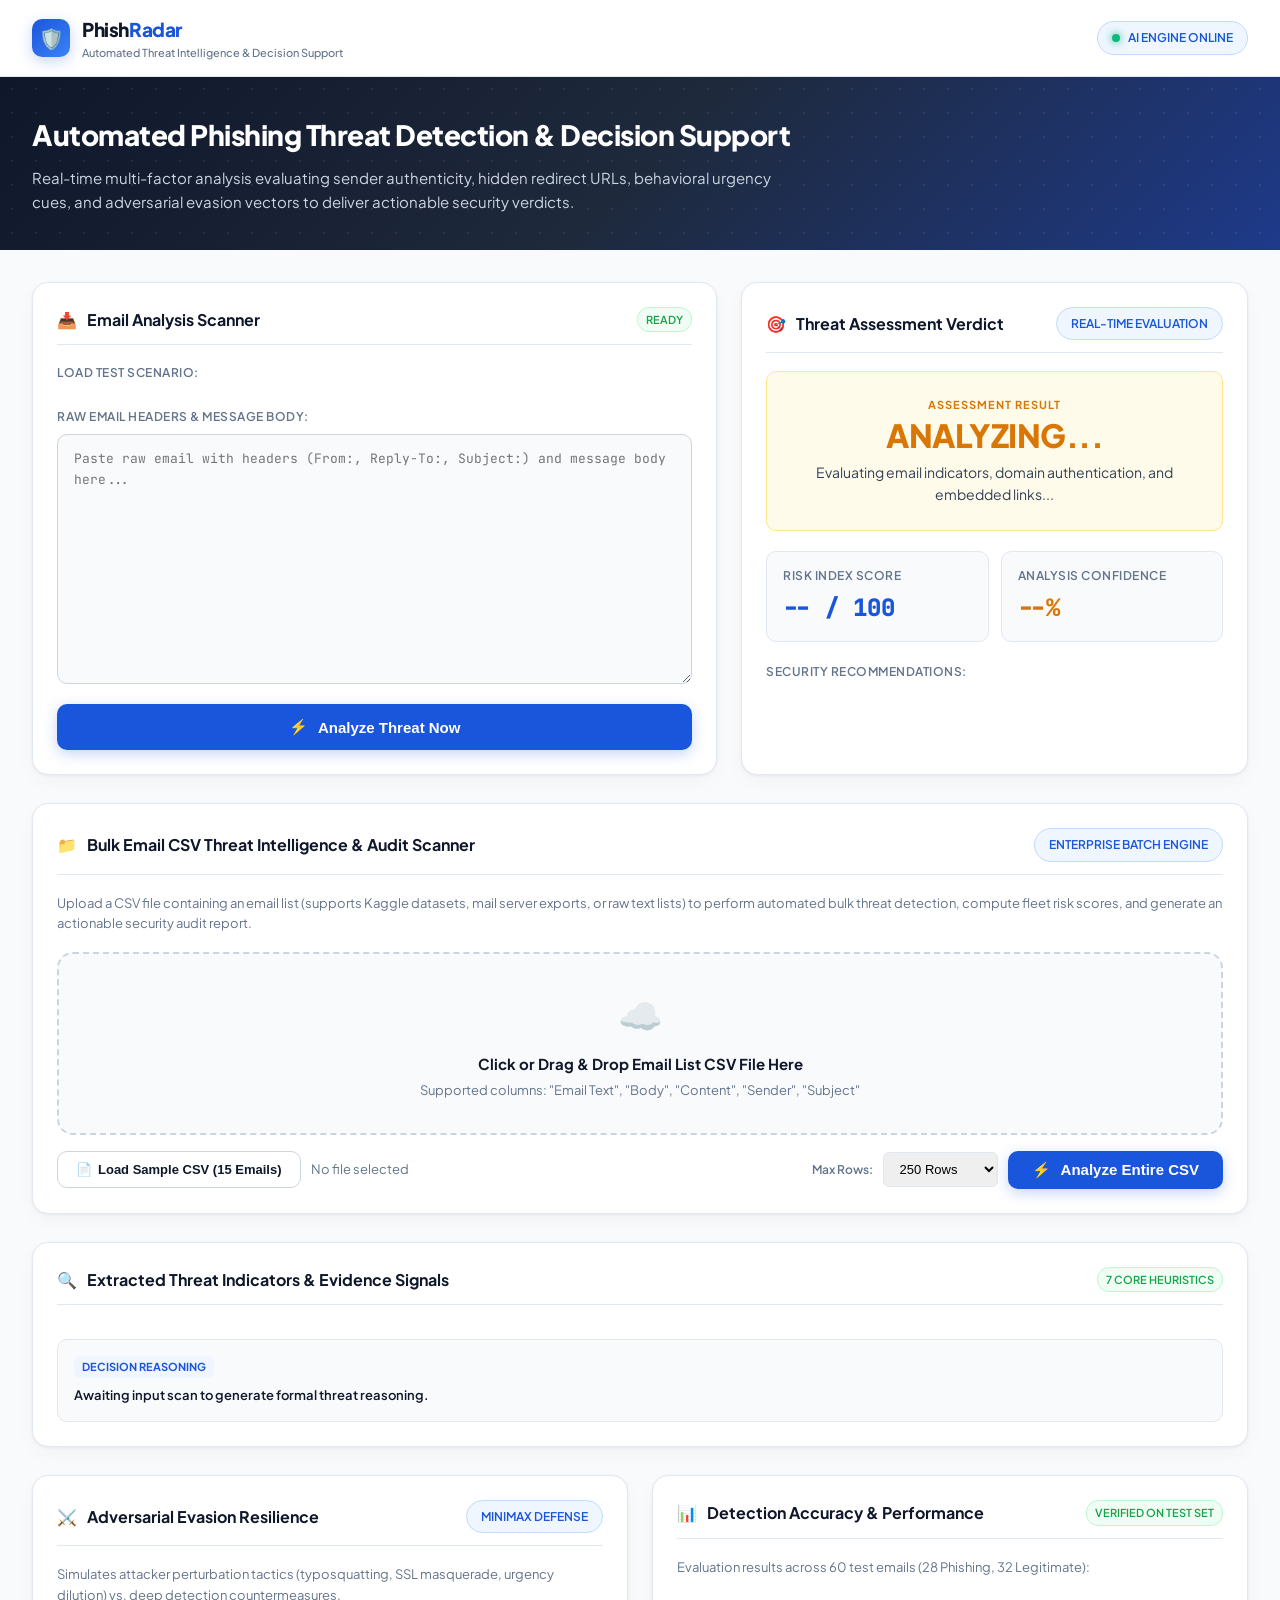
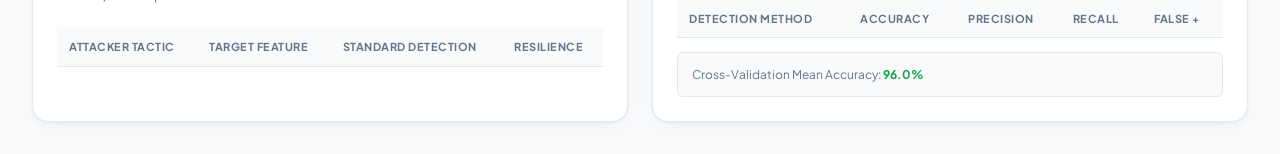
==== commit 1ba514ad: "feat: add bulk email CSV upload, batch threat intelligence report, and export" ====
--- a/web/index.html
+++ b/web/index.html
@@ -114,6 +114,136 @@
         </div>
       </section>
     </div>
+
+    <!-- Middle Row: Bulk Email Intelligence & CSV Audit Scanner -->
+    <section class="card" id="batch-csv-section">
+      <div class="card-title-bar">
+        <h2 class="card-heading">
+          <span>📁</span> Bulk Email CSV Threat Intelligence & Audit Scanner
+        </h2>
+        <span class="status-pill">ENTERPRISE BATCH ENGINE</span>
+      </div>
+      <p style="font-size: 13px; color: var(--text-muted); margin-bottom: 18px;">
+        Upload a CSV file containing an email list (supports Kaggle datasets, mail server exports, or raw text lists) 
+        to perform automated bulk threat detection, compute fleet risk scores, and generate an actionable security audit report.
+      </p>
+
+      <!-- Dropzone Area -->
+      <div class="dropzone-box" id="csv-dropzone">
+        <input type="file" id="csv-file-input" class="file-input-hidden" accept=".csv,text/csv" />
+        <div class="dropzone-icon">☁️</div>
+        <div class="dropzone-text-main" id="dropzone-label">Click or Drag & Drop Email List CSV File Here</div>
+        <div class="dropzone-text-sub" id="dropzone-sublabel">Supported columns: "Email Text", "Body", "Content", "Sender", "Subject"</div>
+      </div>
+
+      <!-- Controls Row -->
+      <div class="batch-controls-row">
+        <div style="display: flex; gap: 10px; align-items: center; flex-wrap: wrap;">
+          <button type="button" class="btn-secondary" id="btn-load-sample-csv">
+            <span>📄</span> Load Sample CSV (15 Emails)
+          </button>
+          <span style="font-size: 13px; color: var(--text-muted);" id="csv-selected-status">No file selected</span>
+        </div>
+
+        <div style="display: flex; gap: 10px; align-items: center;">
+          <label style="font-size: 12px; font-weight: 600; color: var(--text-muted);" for="batch-max-rows">Max Rows:</label>
+          <select id="batch-max-rows" class="form-select" style="padding: 8px 12px; border-radius: var(--radius-sm); border: 1px solid var(--border-subtle); font-size: 13px;">
+            <option value="50">50 Rows</option>
+            <option value="100">100 Rows</option>
+            <option value="250" selected>250 Rows</option>
+            <option value="500">500 Rows</option>
+            <option value="1000">1,000 Rows</option>
+          </select>
+          <button type="button" class="btn-analyze" id="btn-run-batch" style="margin-top: 0; width: auto; padding: 10px 24px;">
+            <span>⚡</span> Analyze Entire CSV
+          </button>
+        </div>
+      </div>
+
+      <!-- Dynamic Batch Audit Report Output -->
+      <div id="batch-report-area" style="display: none; margin-top: 24px; border-top: 1px solid var(--border-subtle); padding-top: 20px;">
+        <div style="display: flex; justify-content: space-between; align-items: center; flex-wrap: wrap; gap: 12px;">
+          <div>
+            <h3 style="font-size: 17px; font-weight: 800; color: var(--text-dark);">
+              🛡️ Batch Threat Intelligence Audit Report
+            </h3>
+            <span style="font-size: 12px; color: var(--text-muted);" id="batch-timestamp">Generated just now</span>
+          </div>
+          <button type="button" class="btn-export" id="btn-export-csv-report">
+            <span>📥</span> Export Analyzed Report (CSV)
+          </button>
+        </div>
+
+        <!-- 5 KPI Summary Cards -->
+        <div class="batch-kpi-grid">
+          <div class="batch-kpi-card">
+            <span class="batch-kpi-label">Total Scanned</span>
+            <span class="batch-kpi-val" id="kpi-total">0</span>
+            <span class="batch-kpi-sub">Email records parsed</span>
+          </div>
+          <div class="batch-kpi-card" style="border-left: 4px solid var(--danger-red); background: var(--danger-light);">
+            <span class="batch-kpi-label" style="color: var(--danger-red);">Phishing Detected</span>
+            <span class="batch-kpi-val" id="kpi-phishing" style="color: var(--danger-red);">0</span>
+            <span class="batch-kpi-sub" id="kpi-phishing-pct" style="color: var(--danger-red);">0.0% of batch</span>
+          </div>
+          <div class="batch-kpi-card" style="border-left: 4px solid var(--warning-amber); background: var(--warning-light);">
+            <span class="batch-kpi-label" style="color: var(--warning-amber);">Suspicious Emails</span>
+            <span class="batch-kpi-val" id="kpi-suspicious" style="color: var(--warning-amber);">0</span>
+            <span class="batch-kpi-sub" id="kpi-suspicious-pct" style="color: var(--warning-amber);">0.0% of batch</span>
+          </div>
+          <div class="batch-kpi-card" style="border-left: 4px solid var(--success-green); background: var(--success-light);">
+            <span class="batch-kpi-label" style="color: var(--success-green);">Legitimate / Safe</span>
+            <span class="batch-kpi-val" id="kpi-safe" style="color: var(--success-green);">0</span>
+            <span class="batch-kpi-sub" id="kpi-safe-pct" style="color: var(--success-green);">0.0% of batch</span>
+          </div>
+          <div class="batch-kpi-card">
+            <span class="batch-kpi-label">Average Risk Index</span>
+            <span class="batch-kpi-val" id="kpi-avg-risk" style="color: var(--blue-primary);">0.0</span>
+            <span class="batch-kpi-sub">Composite score (0-100)</span>
+          </div>
+        </div>
+
+        <!-- Threat Vector Prevalence Breakdown -->
+        <div style="margin-top: 18px;">
+          <h4 style="font-size: 13px; font-weight: 700; text-transform: uppercase; letter-spacing: 0.5px; color: var(--text-muted); margin-bottom: 8px;">
+            Observed Threat Vector Prevalence:
+          </h4>
+          <div class="prevalence-grid" id="batch-prevalence-container">
+            <!-- Dynamically populated -->
+          </div>
+        </div>
+
+        <!-- Filter Tabs Bar -->
+        <div class="filter-tabs-bar">
+          <span style="font-size: 12px; font-weight: 700; color: var(--text-muted); margin-right: 6px;">Filter Results:</span>
+          <button type="button" class="filter-tab active" data-filter="ALL" id="filter-all">All Emails (<span id="count-all">0</span>)</button>
+          <button type="button" class="filter-tab" data-filter="Phishing" id="filter-phishing" style="color: var(--danger-red);">Phishing Only (<span id="count-phishing">0</span>)</button>
+          <button type="button" class="filter-tab" data-filter="Suspicious" id="filter-suspicious" style="color: var(--warning-amber);">Suspicious Only (<span id="count-suspicious">0</span>)</button>
+          <button type="button" class="filter-tab" data-filter="Safe" id="filter-safe" style="color: var(--success-green);">Clean Only (<span id="count-safe">0</span>)</button>
+        </div>
+
+        <!-- Results Table -->
+        <div style="overflow-x: auto; max-height: 460px; overflow-y: auto; border: 1px solid var(--border-subtle); border-radius: var(--radius-md);">
+          <table class="enterprise-table" id="batch-results-table">
+            <thead>
+              <tr>
+                <th style="width: 50px;">#</th>
+                <th style="width: 140px;">Sender</th>
+                <th style="width: 180px;">Subject</th>
+                <th>Email Snippet</th>
+                <th style="width: 110px;">Verdict</th>
+                <th style="width: 80px;">Risk</th>
+                <th style="width: 160px;">Triggered Indicators</th>
+                <th style="width: 180px;">Security Action</th>
+              </tr>
+            </thead>
+            <tbody>
+              <!-- Dynamically populated -->
+            </tbody>
+          </table>
+        </div>
+      </div>
+    </section>
 
     <!-- Middle Row: 7 Threat Indicators & Evidence Grid -->
     <section class="card">
--- a/web/css/styles.css
+++ b/web/css/styles.css
@@ -652,3 +652,205 @@
   from { transform: translateY(20px); opacity: 0; }
   to { transform: translateY(0); opacity: 1; }
 }
+
+/* ==========================================================================
+   Batch CSV Upload & Threat Intelligence Audit Styles
+   ========================================================================== */
+.dropzone-box {
+  border: 2px dashed #cbd5e1;
+  background: #f8fafc;
+  border-radius: var(--radius-lg);
+  padding: 32px 24px;
+  text-align: center;
+  cursor: pointer;
+  transition: all 0.2s ease;
+  position: relative;
+}
+
+.dropzone-box:hover, .dropzone-box.dragover {
+  border-color: var(--blue-primary);
+  background: var(--blue-light);
+}
+
+.dropzone-icon {
+  font-size: 36px;
+  margin-bottom: 8px;
+}
+
+.dropzone-text-main {
+  font-size: 15px;
+  font-weight: 700;
+  color: var(--text-dark);
+  margin-bottom: 4px;
+}
+
+.dropzone-text-sub {
+  font-size: 13px;
+  color: var(--text-muted);
+}
+
+.file-input-hidden {
+  position: absolute;
+  top: 0;
+  left: 0;
+  width: 100%;
+  height: 100%;
+  opacity: 0;
+  cursor: pointer;
+}
+
+.batch-controls-row {
+  display: flex;
+  justify-content: space-between;
+  align-items: center;
+  flex-wrap: wrap;
+  gap: 12px;
+  margin-top: 16px;
+}
+
+.btn-secondary {
+  background: #ffffff;
+  color: var(--text-dark);
+  border: 1px solid #cbd5e1;
+  border-radius: var(--radius-md);
+  padding: 10px 18px;
+  font-size: 13px;
+  font-weight: 600;
+  cursor: pointer;
+  transition: all 0.15s ease;
+  display: inline-flex;
+  align-items: center;
+  gap: 6px;
+}
+
+.btn-secondary:hover {
+  background: #f8fafc;
+  border-color: var(--blue-primary);
+  color: var(--blue-primary);
+}
+
+.btn-export {
+  background: #0f172a;
+  color: #ffffff;
+  border: none;
+  border-radius: var(--radius-md);
+  padding: 10px 20px;
+  font-size: 13px;
+  font-weight: 700;
+  cursor: pointer;
+  transition: all 0.2s ease;
+  display: inline-flex;
+  align-items: center;
+  gap: 8px;
+  box-shadow: 0 2px 8px rgba(15, 23, 42, 0.2);
+}
+
+.btn-export:hover {
+  background: #1e293b;
+  transform: translateY(-1px);
+}
+
+/* Batch Summary KPI Grid */
+.batch-kpi-grid {
+  display: grid;
+  grid-template-columns: repeat(auto-fit, minmax(180px, 1fr));
+  gap: 14px;
+  margin: 20px 0;
+}
+
+.batch-kpi-card {
+  background: #ffffff;
+  border: 1px solid var(--border-subtle);
+  border-radius: var(--radius-md);
+  padding: 16px;
+  box-shadow: var(--shadow-sm);
+  display: flex;
+  flex-direction: column;
+}
+
+.batch-kpi-label {
+  font-size: 11px;
+  font-weight: 700;
+  text-transform: uppercase;
+  letter-spacing: 0.5px;
+  color: var(--text-muted);
+  margin-bottom: 6px;
+}
+
+.batch-kpi-val {
+  font-size: 26px;
+  font-weight: 800;
+  font-family: var(--font-mono);
+  color: var(--text-dark);
+}
+
+.batch-kpi-sub {
+  font-size: 12px;
+  color: var(--text-muted);
+  margin-top: 4px;
+}
+
+/* Filter Chips Bar */
+.filter-tabs-bar {
+  display: flex;
+  align-items: center;
+  gap: 8px;
+  margin: 16px 0 12px;
+  flex-wrap: wrap;
+}
+
+.filter-tab {
+  background: #f8fafc;
+  border: 1px solid var(--border-subtle);
+  border-radius: 20px;
+  padding: 5px 14px;
+  font-size: 12px;
+  font-weight: 600;
+  color: var(--text-muted);
+  cursor: pointer;
+  transition: all 0.15s ease;
+}
+
+.filter-tab.active {
+  background: var(--blue-primary);
+  border-color: var(--blue-primary);
+  color: #ffffff;
+}
+
+/* Indicators Prevalence Bar */
+.prevalence-grid {
+  display: grid;
+  grid-template-columns: repeat(auto-fit, minmax(240px, 1fr));
+  gap: 12px;
+  margin-top: 14px;
+}
+
+.prev-bar-box {
+  background: #f8fafc;
+  border: 1px solid var(--border-subtle);
+  border-radius: var(--radius-md);
+  padding: 12px 14px;
+}
+
+.prev-bar-header {
+  display: flex;
+  justify-content: space-between;
+  font-size: 12px;
+  font-weight: 600;
+  margin-bottom: 6px;
+}
+
+.prev-bar-track {
+  height: 6px;
+  background: #e2e8f0;
+  border-radius: 3px;
+  overflow: hidden;
+}
+
+.prev-bar-fill {
+  height: 100%;
+  background: var(--blue-primary);
+  border-radius: 3px;
+  transition: width 0.4s ease;
+}
+
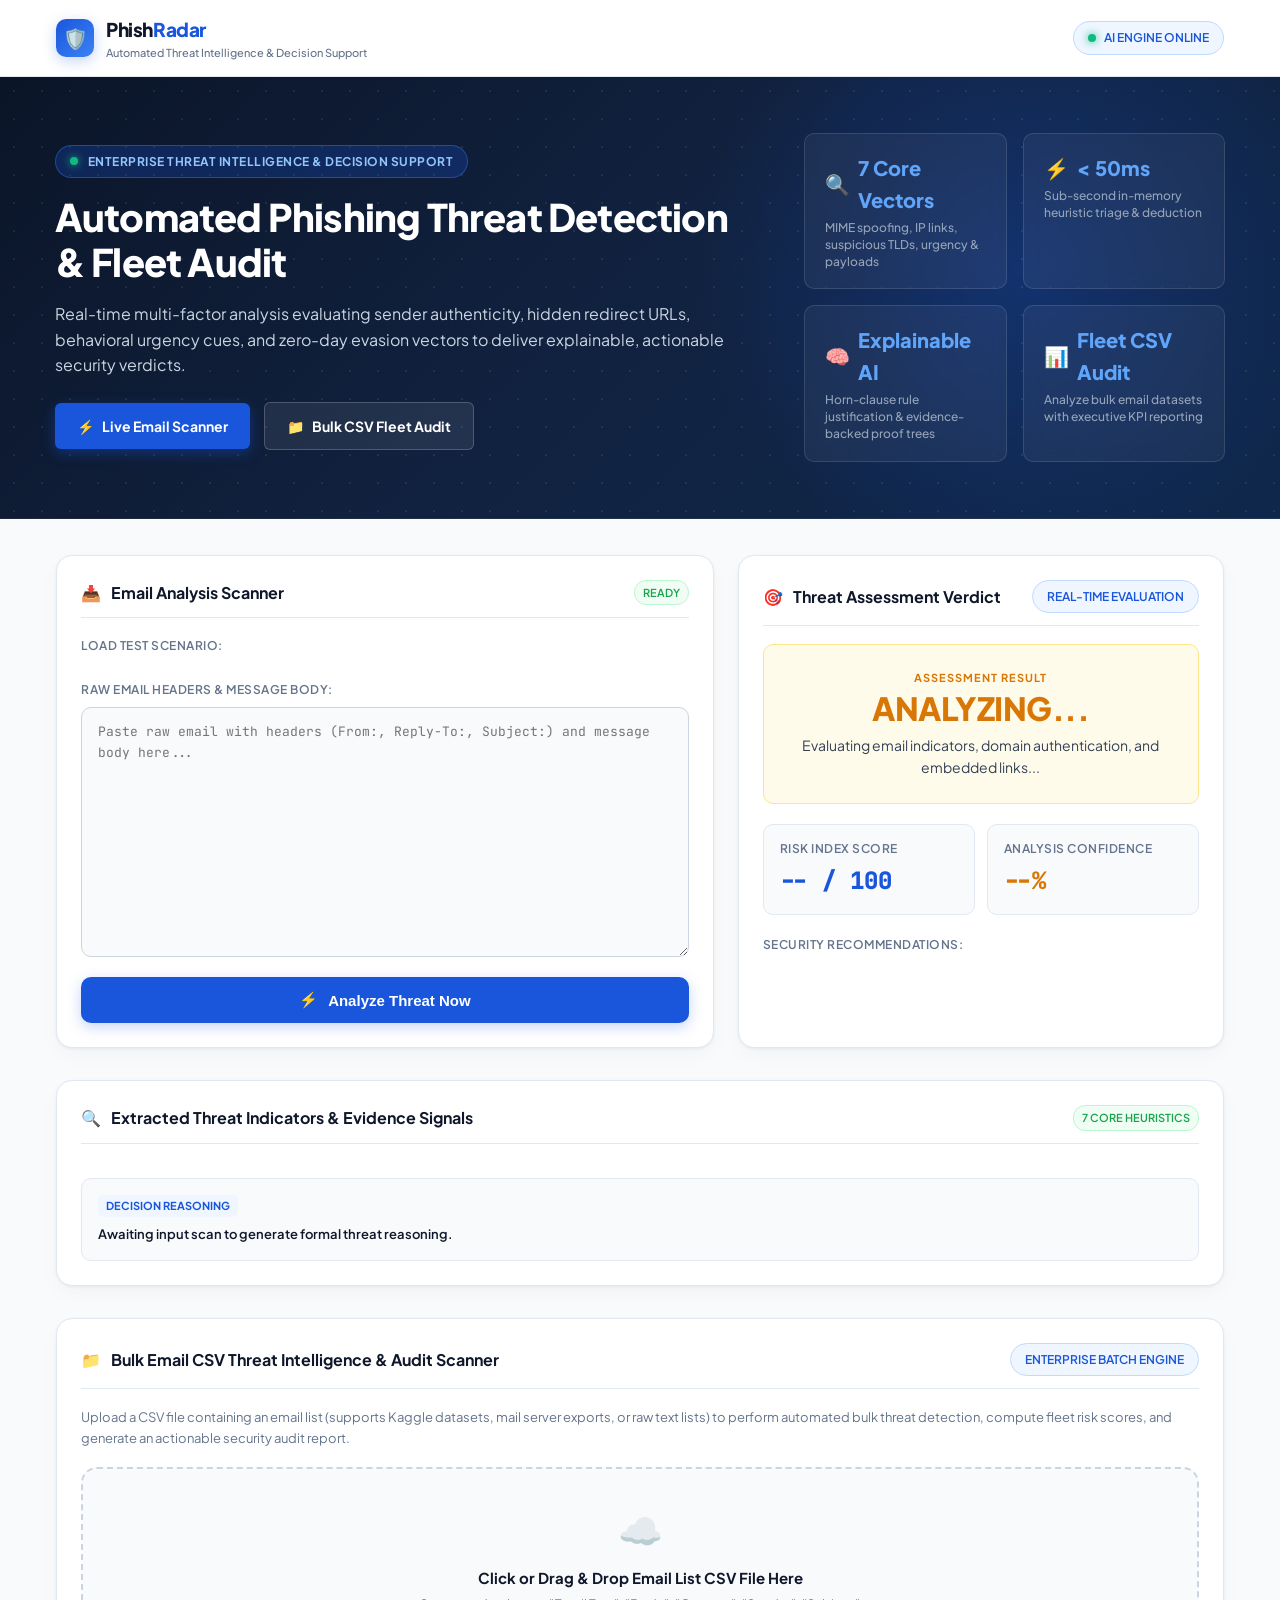
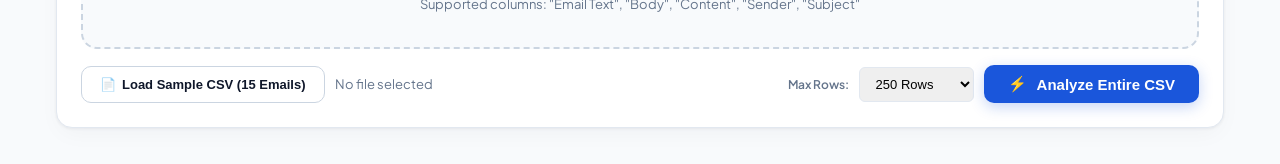
==== commit d6f56763: "feat: widen hero section, expand dashboard layout, and clean up unnecessary tables" ====
--- a/web/index.html
+++ b/web/index.html
@@ -32,11 +32,44 @@
   <!-- Hero Header -->
   <section class="hero-header">
     <div class="hero-container">
-      <h1 class="hero-title">Automated Phishing Threat Detection & Decision Support</h1>
-      <p class="hero-desc">
-        Real-time multi-factor analysis evaluating sender authenticity, hidden redirect URLs, 
-        behavioral urgency cues, and adversarial evasion vectors to deliver actionable security verdicts.
-      </p>
+      <div class="hero-content">
+        <div class="hero-badge">
+          <span class="pulse-dot"></span>
+          Enterprise Threat Intelligence & Decision Support
+        </div>
+        <h1 class="hero-title">Automated Phishing Threat Detection & Fleet Audit</h1>
+        <p class="hero-desc">
+          Real-time multi-factor analysis evaluating sender authenticity, hidden redirect URLs, 
+          behavioral urgency cues, and zero-day evasion vectors to deliver explainable, actionable security verdicts.
+        </p>
+        <div class="hero-cta-group">
+          <a href="#single-scanner-section" class="hero-cta-btn primary">
+            <span>⚡</span> Live Email Scanner
+          </a>
+          <a href="#batch-csv-section" class="hero-cta-btn secondary">
+            <span>📁</span> Bulk CSV Fleet Audit
+          </a>
+        </div>
+      </div>
+
+      <div class="hero-stats-grid">
+        <div class="hero-stat-card">
+          <div class="hero-stat-num"><span>🔍</span> 7 Core Vectors</div>
+          <div class="hero-stat-label">MIME spoofing, IP links, suspicious TLDs, urgency & payloads</div>
+        </div>
+        <div class="hero-stat-card">
+          <div class="hero-stat-num"><span>⚡</span> &lt; 50ms</div>
+          <div class="hero-stat-label">Sub-second in-memory heuristic triage & deduction</div>
+        </div>
+        <div class="hero-stat-card">
+          <div class="hero-stat-num"><span>🧠</span> Explainable AI</div>
+          <div class="hero-stat-label">Horn-clause rule justification & evidence-backed proof trees</div>
+        </div>
+        <div class="hero-stat-card">
+          <div class="hero-stat-num"><span>📊</span> Fleet CSV Audit</div>
+          <div class="hero-stat-label">Analyze bulk email datasets with executive KPI reporting</div>
+        </div>
+      </div>
     </div>
   </section>
 
@@ -44,7 +77,7 @@
   <main class="dashboard-container">
 
     <!-- Top Row: Scanner & Threat Assessment -->
-    <div class="scanner-grid">
+    <div class="scanner-grid" id="single-scanner-section">
       <!-- Email Input Card -->
       <section class="card">
         <div class="card-title-bar">
@@ -115,7 +148,29 @@
       </section>
     </div>
 
-    <!-- Middle Row: Bulk Email Intelligence & CSV Audit Scanner -->
+    <!-- Extracted Threat Indicators & Evidence Grid -->
+    <section class="card" id="indicators-section">
+      <div class="card-title-bar">
+        <h2 class="card-heading">
+          <span>🔍</span> Extracted Threat Indicators & Evidence Signals
+        </h2>
+        <span class="badge-clean">7 CORE HEURISTICS</span>
+      </div>
+
+      <div class="indicators-grid" id="indicators-grid">
+        <!-- Dynamically populated with active/clean status -->
+      </div>
+
+      <!-- Formal Deduction Reasoning Box -->
+      <div class="reasoning-box" id="reasoning-box">
+        <span class="reasoning-badge">DECISION REASONING</span>
+        <div id="reasoning-text" style="color: var(--text-dark); font-weight: 600; line-height: 1.5;">
+          Awaiting input scan to generate formal threat reasoning.
+        </div>
+      </div>
+    </section>
+
+    <!-- Bulk Email Intelligence & CSV Audit Scanner -->
     <section class="card" id="batch-csv-section">
       <div class="card-title-bar">
         <h2 class="card-heading">
@@ -245,94 +300,6 @@
       </div>
     </section>
 
-    <!-- Middle Row: 7 Threat Indicators & Evidence Grid -->
-    <section class="card">
-      <div class="card-title-bar">
-        <h2 class="card-heading">
-          <span>🔍</span> Extracted Threat Indicators & Evidence Signals
-        </h2>
-        <span class="badge-clean">7 CORE HEURISTICS</span>
-      </div>
-
-      <div class="indicators-grid" id="indicators-grid">
-        <!-- Dynamically populated with active/clean status -->
-      </div>
-
-      <!-- Formal Deduction Reasoning Box -->
-      <div class="reasoning-box" id="reasoning-box">
-        <span class="reasoning-badge">DECISION REASONING</span>
-        <div id="reasoning-text" style="color: var(--text-dark); font-weight: 600; line-height: 1.5;">
-          Awaiting input scan to generate formal threat reasoning.
-        </div>
-      </div>
-    </section>
-
-    <!-- Bottom Row: Adversarial Resilience & Accuracy Verification -->
-    <div class="two-panel-grid">
-      <!-- Adversarial Evasion Resilience -->
-      <section class="card">
-        <div class="card-title-bar">
-          <h2 class="card-heading">
-            <span>⚔️</span> Adversarial Evasion Resilience
-          </h2>
-          <span class="status-pill" id="adv-summary-pill">MINIMAX DEFENSE</span>
-        </div>
-        <p style="font-size: 13px; color: var(--text-muted); margin-bottom: 14px;">
-          Simulates attacker perturbation tactics (typosquatting, SSL masquerade, urgency dilution) vs. deep detection countermeasures.
-        </p>
-
-        <div style="overflow-x: auto;">
-          <table class="enterprise-table" id="adv-table">
-            <thead>
-              <tr>
-                <th>Attacker Tactic</th>
-                <th>Target Feature</th>
-                <th>Standard Detection</th>
-                <th>Resilience</th>
-              </tr>
-            </thead>
-            <tbody>
-              <!-- Loaded dynamically -->
-            </tbody>
-          </table>
-        </div>
-      </section>
-
-      <!-- Detection Performance & Benchmark Verification -->
-      <section class="card">
-        <div class="card-title-bar">
-          <h2 class="card-heading">
-            <span>📊</span> Detection Accuracy & Performance
-          </h2>
-          <span class="badge-clean">VERIFIED ON TEST SET</span>
-        </div>
-        <p style="font-size: 13px; color: var(--text-muted); margin-bottom: 14px;">
-          Evaluation results across 60 test emails (28 Phishing, 32 Legitimate):
-        </p>
-
-        <div style="overflow-x: auto;">
-          <table class="enterprise-table" id="benchmark-table">
-            <thead>
-              <tr>
-                <th>Detection Method</th>
-                <th>Accuracy</th>
-                <th>Precision</th>
-                <th>Recall</th>
-                <th>False +</th>
-              </tr>
-            </thead>
-            <tbody>
-              <!-- Loaded dynamically -->
-            </tbody>
-          </table>
-        </div>
-
-        <div style="margin-top: 14px; padding: 12px 14px; background: #f8fafc; border-radius: var(--radius-sm); border: 1px solid var(--border-subtle); font-size: 12px; color: var(--text-muted);">
-          Cross-Validation Mean Accuracy: <strong style="color: var(--success-green);" id="cv-mean-disp">96.0%</strong>
-        </div>
-      </section>
-    </div>
-
   </main>
 
   <!-- Toast Container -->
--- a/web/css/styles.css
+++ b/web/css/styles.css
@@ -55,6 +55,10 @@
   padding: 0;
 }
 
+html {
+  scroll-behavior: smooth;
+}
+
 body {
   font-family: var(--font-main);
   background-color: var(--bg-page);
@@ -91,9 +95,10 @@
 }
 
 .nav-container {
-  max-width: 1440px;
+  max-width: 1680px;
+  width: 95%;
   margin: 0 auto;
-  padding: 14px 32px;
+  padding: 14px 24px;
   display: flex;
   justify-content: space-between;
   align-items: center;
@@ -172,11 +177,24 @@
 
 /* Page Hero Header Banner */
 .hero-header {
-  background: var(--bg-banner);
+  background: linear-gradient(135deg, #0b1528 0%, #112240 50%, #0f274a 100%);
   color: #ffffff;
-  padding: 36px 32px;
+  padding: 56px 24px;
   position: relative;
   overflow: hidden;
+  border-bottom: 1px solid rgba(255, 255, 255, 0.08);
+}
+
+.hero-header::before {
+  content: '';
+  position: absolute;
+  top: -30%;
+  right: -5%;
+  width: 650px;
+  height: 650px;
+  background: radial-gradient(circle, rgba(26, 86, 219, 0.28) 0%, transparent 70%);
+  border-radius: 50%;
+  pointer-events: none;
 }
 
 .hero-header::after {
@@ -187,38 +205,165 @@
   bottom: 0;
   left: 0;
   background-image: radial-gradient(rgba(255, 255, 255, 0.08) 1px, transparent 1px);
-  background-size: 24px 24px;
+  background-size: 28px 28px;
   pointer-events: none;
 }
 
 .hero-container {
-  max-width: 1440px;
+  max-width: 1680px;
+  width: 95%;
   margin: 0 auto;
   position: relative;
   z-index: 1;
+  display: grid;
+  grid-template-columns: 1.25fr 0.75fr;
+  align-items: center;
+  gap: 48px;
+}
+
+@media (max-width: 1100px) {
+  .hero-container {
+    grid-template-columns: 1fr;
+    gap: 32px;
+  }
+}
+
+.hero-content {
+  display: flex;
+  flex-direction: column;
+  gap: 16px;
+}
+
+.hero-badge {
+  display: inline-flex;
+  align-items: center;
+  gap: 10px;
+  padding: 6px 14px;
+  border-radius: 30px;
+  background: rgba(26, 86, 219, 0.25);
+  border: 1px solid rgba(59, 130, 246, 0.4);
+  color: #93c5fd;
+  font-size: 12px;
+  font-weight: 700;
+  letter-spacing: 0.5px;
+  text-transform: uppercase;
+  width: fit-content;
 }
 
 .hero-title {
-  font-size: 28px;
+  font-size: 38px;
   font-weight: 800;
-  margin-bottom: 8px;
-  letter-spacing: -0.5px;
+  line-height: 1.2;
+  letter-spacing: -0.8px;
+  color: #ffffff;
 }
 
 .hero-desc {
-  font-size: 15px;
+  font-size: 16px;
+  line-height: 1.6;
   color: #cbd5e1;
-  max-width: 760px;
+  max-width: 820px;
+}
+
+.hero-cta-group {
+  display: flex;
+  align-items: center;
+  gap: 14px;
+  margin-top: 8px;
+  flex-wrap: wrap;
+}
+
+.hero-cta-btn {
+  display: inline-flex;
+  align-items: center;
+  gap: 8px;
+  padding: 12px 22px;
+  border-radius: var(--radius-sm);
+  font-size: 14px;
+  font-weight: 700;
+  text-decoration: none;
+  transition: all 0.2s ease;
+  cursor: pointer;
+}
+
+.hero-cta-btn.primary {
+  background: var(--blue-primary);
+  color: #ffffff;
+  box-shadow: 0 4px 14px rgba(26, 86, 219, 0.4);
+}
+
+.hero-cta-btn.primary:hover {
+  background: var(--blue-hover);
+  transform: translateY(-1px);
+  box-shadow: 0 6px 20px rgba(26, 86, 219, 0.5);
+}
+
+.hero-cta-btn.secondary {
+  background: rgba(255, 255, 255, 0.08);
+  color: #ffffff;
+  border: 1px solid rgba(255, 255, 255, 0.2);
+}
+
+.hero-cta-btn.secondary:hover {
+  background: rgba(255, 255, 255, 0.16);
+  border-color: rgba(255, 255, 255, 0.35);
+  transform: translateY(-1px);
+}
+
+/* Hero Highlights Grid (Right Side) */
+.hero-stats-grid {
+  display: grid;
+  grid-template-columns: repeat(2, 1fr);
+  gap: 16px;
+}
+
+@media (max-width: 640px) {
+  .hero-stats-grid {
+    grid-template-columns: 1fr;
+  }
+}
+
+.hero-stat-card {
+  background: rgba(255, 255, 255, 0.05);
+  border: 1px solid rgba(255, 255, 255, 0.12);
+  border-radius: var(--radius-md);
+  padding: 18px 20px;
+  backdrop-filter: blur(8px);
+  transition: transform 0.2s ease, border-color 0.2s ease;
+}
+
+.hero-stat-card:hover {
+  transform: translateY(-2px);
+  border-color: rgba(59, 130, 246, 0.45);
+  background: rgba(255, 255, 255, 0.08);
+}
+
+.hero-stat-num {
+  font-size: 20px;
+  font-weight: 800;
+  color: #60a5fa;
+  margin-bottom: 4px;
+  display: flex;
+  align-items: center;
+  gap: 8px;
+}
+
+.hero-stat-label {
+  font-size: 12px;
+  font-weight: 500;
+  color: #94a3b8;
+  line-height: 1.4;
 }
 
 /* Main Dashboard Page Container */
 .dashboard-container {
-  max-width: 1440px;
+  max-width: 1680px;
+  width: 95%;
   margin: 0 auto;
-  padding: 32px;
+  padding: 36px 24px;
   display: flex;
   flex-direction: column;
-  gap: 28px;
+  gap: 32px;
 }
 
 /* Grid Layout */
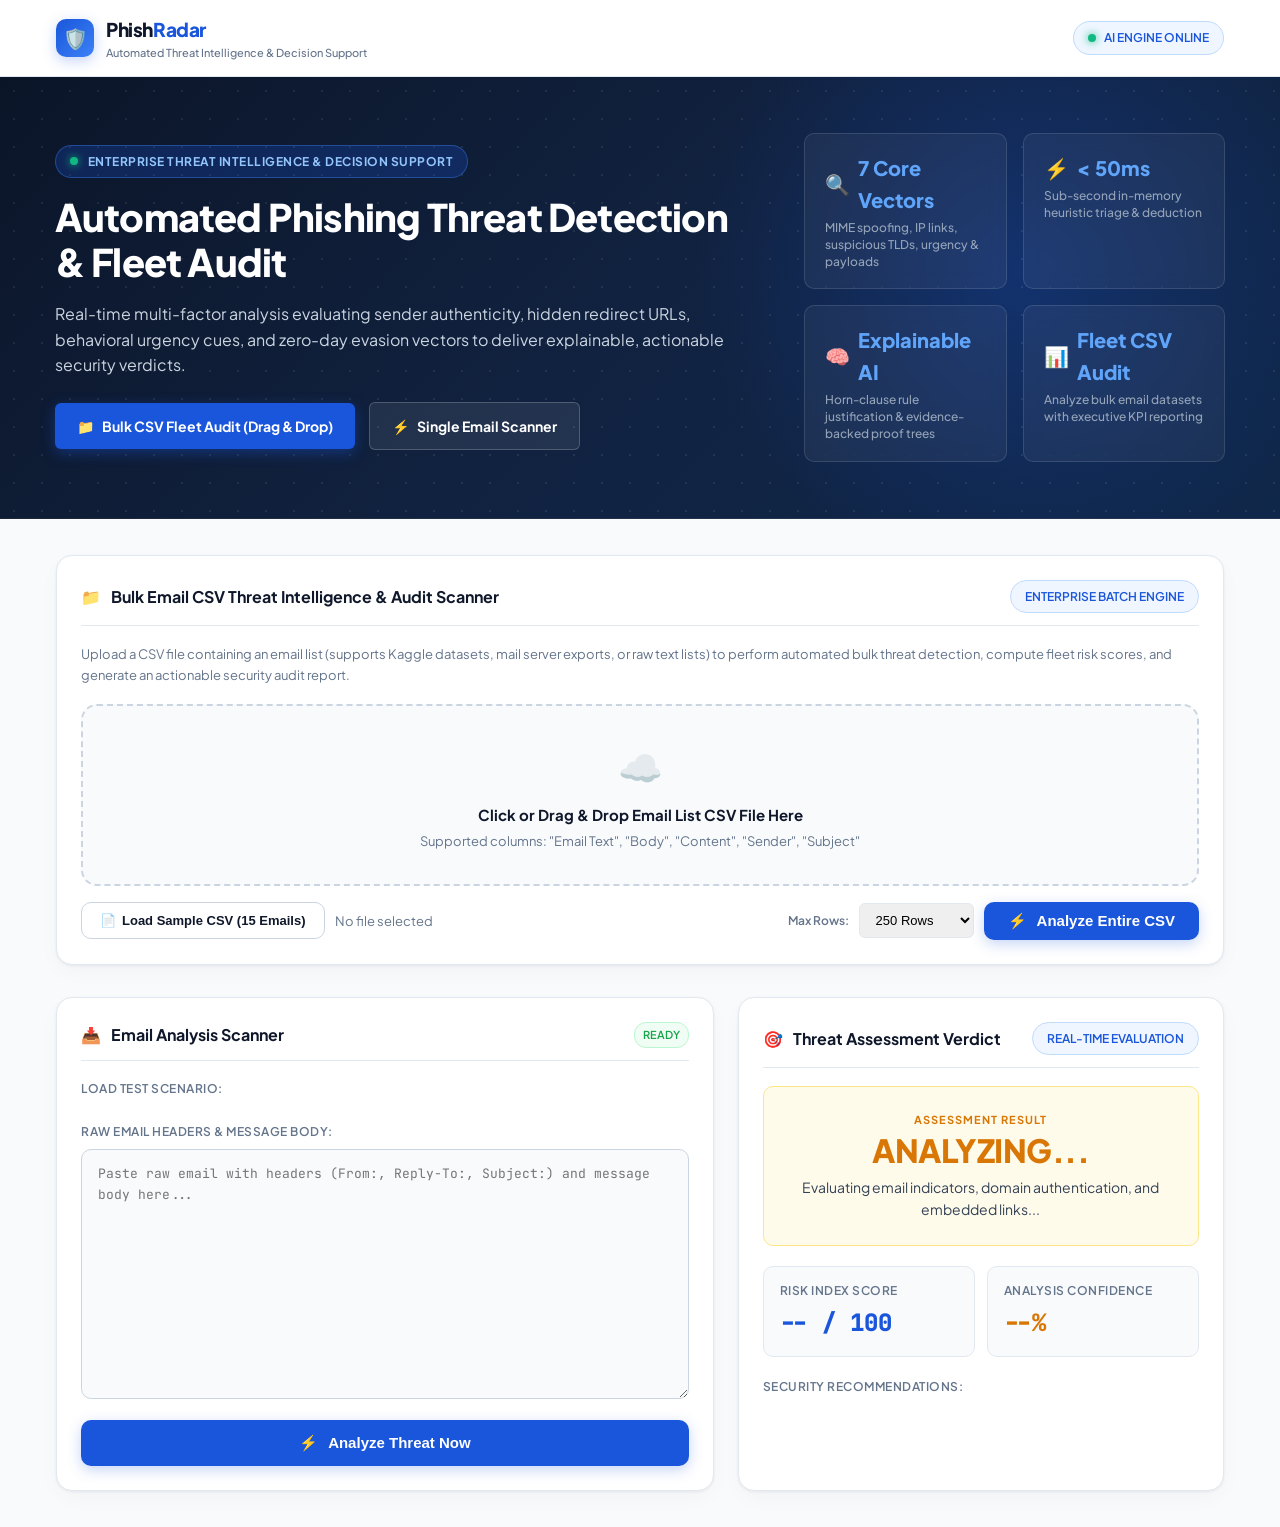
==== commit 9007ace8: "feat: move drag-and-drop CSV scanner to top of homepage and remove indicators section" ====
--- a/web/index.html
+++ b/web/index.html
@@ -43,11 +43,11 @@
           behavioral urgency cues, and zero-day evasion vectors to deliver explainable, actionable security verdicts.
         </p>
         <div class="hero-cta-group">
-          <a href="#single-scanner-section" class="hero-cta-btn primary">
-            <span>⚡</span> Live Email Scanner
+          <a href="#batch-csv-section" class="hero-cta-btn primary">
+            <span>📁</span> Bulk CSV Fleet Audit (Drag & Drop)
           </a>
-          <a href="#batch-csv-section" class="hero-cta-btn secondary">
-            <span>📁</span> Bulk CSV Fleet Audit
+          <a href="#single-scanner-section" class="hero-cta-btn secondary">
+            <span>⚡</span> Single Email Scanner
           </a>
         </div>
       </div>
@@ -76,101 +76,7 @@
   <!-- Main Single-Page Dashboard -->
   <main class="dashboard-container">
 
-    <!-- Top Row: Scanner & Threat Assessment -->
-    <div class="scanner-grid" id="single-scanner-section">
-      <!-- Email Input Card -->
-      <section class="card">
-        <div class="card-title-bar">
-          <h2 class="card-heading">
-            <span>📥</span> Email Analysis Scanner
-          </h2>
-          <span class="badge-clean" id="scan-latency">READY</span>
-        </div>
-
-        <div class="presets-group">
-          <label class="presets-label">Load Test Scenario:</label>
-          <div class="presets-row" id="presets-row">
-            <!-- Loaded dynamically from API -->
-          </div>
-        </div>
-
-        <form id="scanner-form">
-          <label for="email-content" class="presets-label">Raw Email Headers & Message Body:</label>
-          <textarea 
-            id="email-content" 
-            class="email-textarea" 
-            placeholder="Paste raw email with headers (From:, Reply-To:, Subject:) and message body here..."
-          ></textarea>
-
-          <button type="submit" class="btn-analyze" id="btn-scan">
-            <span>⚡</span> Analyze Threat Now
-          </button>
-        </form>
-      </section>
-
-      <!-- Threat Assessment Card -->
-      <section class="card">
-        <div class="card-title-bar">
-          <h2 class="card-heading">
-            <span>🎯</span> Threat Assessment Verdict
-          </h2>
-          <span class="status-pill" id="verdict-pill">REAL-TIME EVALUATION</span>
-        </div>
-
-        <!-- Dynamic Verdict Banner -->
-        <div class="verdict-box suspicious" id="verdict-box">
-          <div class="verdict-tag" id="verdict-tag">ASSESSMENT RESULT</div>
-          <div class="verdict-status-title" id="verdict-title">ANALYZING...</div>
-          <p class="verdict-summary-text" id="verdict-summary">
-            Evaluating email indicators, domain authentication, and embedded links...
-          </p>
-        </div>
-
-        <!-- Metric Numbers -->
-        <div class="metrics-grid">
-          <div class="metric-card">
-            <div class="metric-title">Risk Index Score</div>
-            <div class="metric-num" id="metric-risk" style="color: var(--blue-primary);">-- / 100</div>
-          </div>
-          <div class="metric-card">
-            <div class="metric-title">Analysis Confidence</div>
-            <div class="metric-num" id="metric-conf" style="color: var(--warning-amber);">--%</div>
-          </div>
-        </div>
-
-        <!-- Actionable Mitigation Advisory -->
-        <div>
-          <div class="presets-label" style="margin-bottom: 10px;">Security Recommendations:</div>
-          <div class="recommendations-list" id="recommendations-container">
-            <!-- Dynamically populated -->
-          </div>
-        </div>
-      </section>
-    </div>
-
-    <!-- Extracted Threat Indicators & Evidence Grid -->
-    <section class="card" id="indicators-section">
-      <div class="card-title-bar">
-        <h2 class="card-heading">
-          <span>🔍</span> Extracted Threat Indicators & Evidence Signals
-        </h2>
-        <span class="badge-clean">7 CORE HEURISTICS</span>
-      </div>
-
-      <div class="indicators-grid" id="indicators-grid">
-        <!-- Dynamically populated with active/clean status -->
-      </div>
-
-      <!-- Formal Deduction Reasoning Box -->
-      <div class="reasoning-box" id="reasoning-box">
-        <span class="reasoning-badge">DECISION REASONING</span>
-        <div id="reasoning-text" style="color: var(--text-dark); font-weight: 600; line-height: 1.5;">
-          Awaiting input scan to generate formal threat reasoning.
-        </div>
-      </div>
-    </section>
-
-    <!-- Bulk Email Intelligence & CSV Audit Scanner -->
+    <!-- Top: Bulk Email Intelligence & CSV Audit Scanner (Drag & Drop) -->
     <section class="card" id="batch-csv-section">
       <div class="card-title-bar">
         <h2 class="card-heading">
@@ -300,6 +206,78 @@
       </div>
     </section>
 
+    <!-- Single Email Threat Assessment Scanner -->
+    <div class="scanner-grid" id="single-scanner-section">
+      <!-- Email Input Card -->
+      <section class="card">
+        <div class="card-title-bar">
+          <h2 class="card-heading">
+            <span>📥</span> Email Analysis Scanner
+          </h2>
+          <span class="badge-clean" id="scan-latency">READY</span>
+        </div>
+
+        <div class="presets-group">
+          <label class="presets-label">Load Test Scenario:</label>
+          <div class="presets-row" id="presets-row">
+            <!-- Loaded dynamically from API -->
+          </div>
+        </div>
+
+        <form id="scanner-form">
+          <label for="email-content" class="presets-label">Raw Email Headers & Message Body:</label>
+          <textarea 
+            id="email-content" 
+            class="email-textarea" 
+            placeholder="Paste raw email with headers (From:, Reply-To:, Subject:) and message body here..."
+          ></textarea>
+
+          <button type="submit" class="btn-analyze" id="btn-scan">
+            <span>⚡</span> Analyze Threat Now
+          </button>
+        </form>
+      </section>
+
+      <!-- Threat Assessment Card -->
+      <section class="card">
+        <div class="card-title-bar">
+          <h2 class="card-heading">
+            <span>🎯</span> Threat Assessment Verdict
+          </h2>
+          <span class="status-pill" id="verdict-pill">REAL-TIME EVALUATION</span>
+        </div>
+
+        <!-- Dynamic Verdict Banner -->
+        <div class="verdict-box suspicious" id="verdict-box">
+          <div class="verdict-tag" id="verdict-tag">ASSESSMENT RESULT</div>
+          <div class="verdict-status-title" id="verdict-title">ANALYZING...</div>
+          <p class="verdict-summary-text" id="verdict-summary">
+            Evaluating email indicators, domain authentication, and embedded links...
+          </p>
+        </div>
+
+        <!-- Metric Numbers -->
+        <div class="metrics-grid">
+          <div class="metric-card">
+            <div class="metric-title">Risk Index Score</div>
+            <div class="metric-num" id="metric-risk" style="color: var(--blue-primary);">-- / 100</div>
+          </div>
+          <div class="metric-card">
+            <div class="metric-title">Analysis Confidence</div>
+            <div class="metric-num" id="metric-conf" style="color: var(--warning-amber);">--%</div>
+          </div>
+        </div>
+
+        <!-- Actionable Mitigation Advisory -->
+        <div>
+          <div class="presets-label" style="margin-bottom: 10px;">Security Recommendations:</div>
+          <div class="recommendations-list" id="recommendations-container">
+            <!-- Dynamically populated -->
+          </div>
+        </div>
+      </section>
+    </div>
+
   </main>
 
   <!-- Toast Container -->
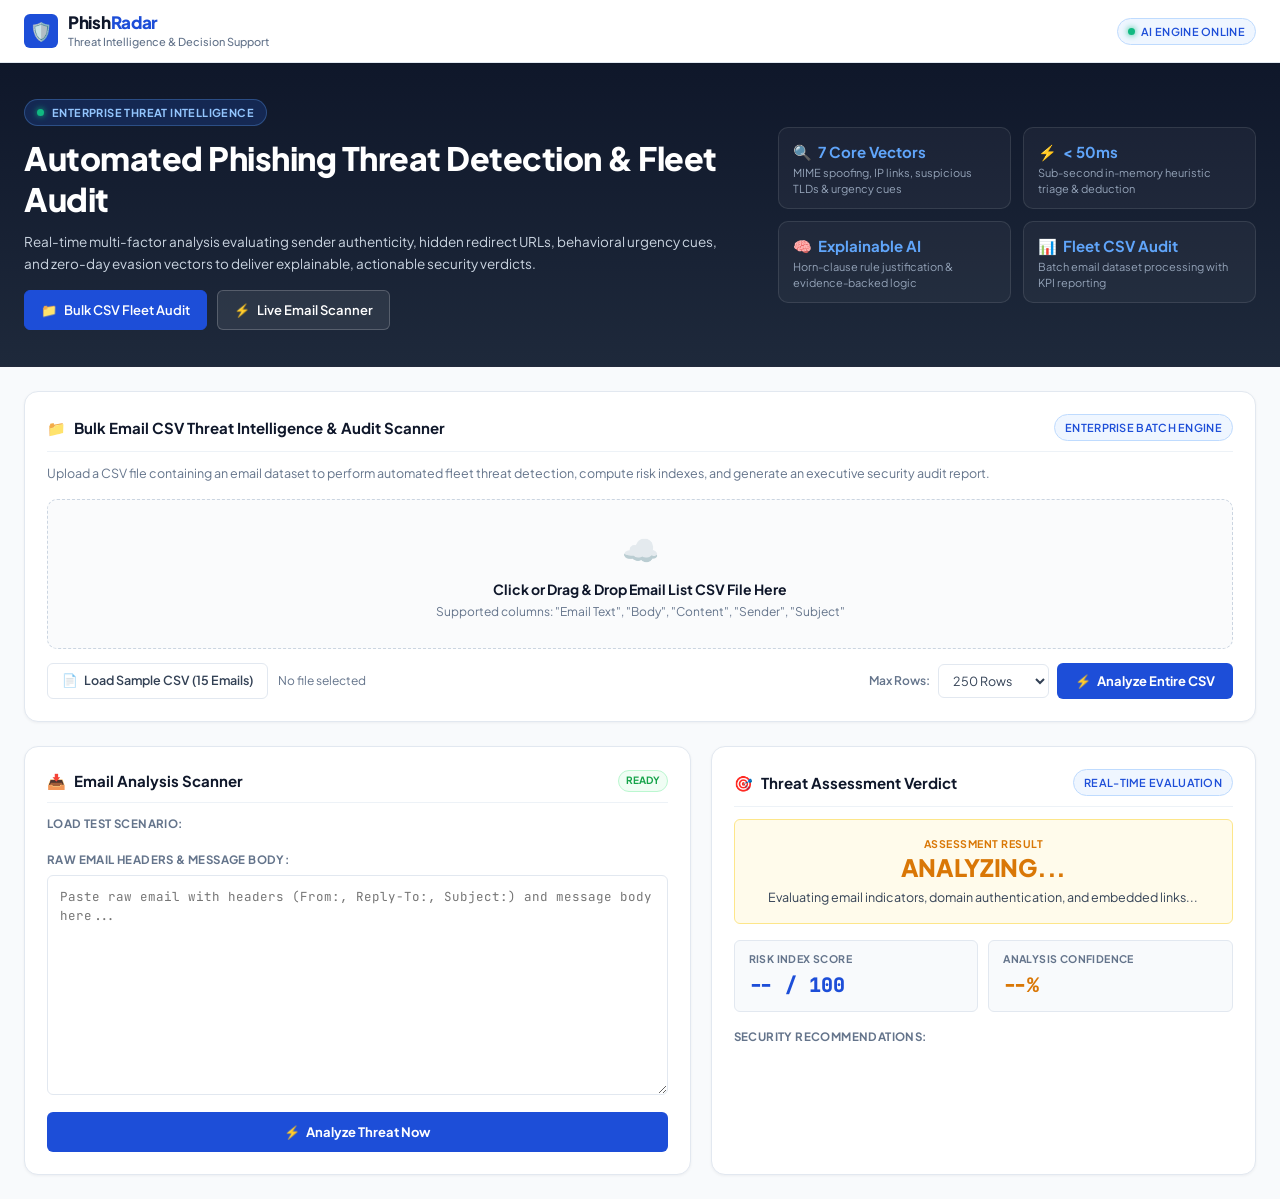
==== commit 917a45a3: "feat: make entire dashboard fully responsive and minimal enterprise design" ====
--- a/web/index.html
+++ b/web/index.html
@@ -17,7 +17,7 @@
         <div class="logo-icon">🛡️</div>
         <div>
           <div class="logo-text-title">Phish<span>Radar</span></div>
-          <div class="logo-tag">Automated Threat Intelligence & Decision Support</div>
+          <div class="logo-tag">Threat Intelligence & Decision Support</div>
         </div>
       </div>
       <div class="nav-status">
@@ -35,7 +35,7 @@
       <div class="hero-content">
         <div class="hero-badge">
           <span class="pulse-dot"></span>
-          Enterprise Threat Intelligence & Decision Support
+          Enterprise Threat Intelligence
         </div>
         <h1 class="hero-title">Automated Phishing Threat Detection & Fleet Audit</h1>
         <p class="hero-desc">
@@ -44,10 +44,10 @@
         </p>
         <div class="hero-cta-group">
           <a href="#batch-csv-section" class="hero-cta-btn primary">
-            <span>📁</span> Bulk CSV Fleet Audit (Drag & Drop)
+            <span>📁</span> Bulk CSV Fleet Audit
           </a>
           <a href="#single-scanner-section" class="hero-cta-btn secondary">
-            <span>⚡</span> Single Email Scanner
+            <span>⚡</span> Live Email Scanner
           </a>
         </div>
       </div>
@@ -55,7 +55,7 @@
       <div class="hero-stats-grid">
         <div class="hero-stat-card">
           <div class="hero-stat-num"><span>🔍</span> 7 Core Vectors</div>
-          <div class="hero-stat-label">MIME spoofing, IP links, suspicious TLDs, urgency & payloads</div>
+          <div class="hero-stat-label">MIME spoofing, IP links, suspicious TLDs & urgency cues</div>
         </div>
         <div class="hero-stat-card">
           <div class="hero-stat-num"><span>⚡</span> &lt; 50ms</div>
@@ -63,11 +63,11 @@
         </div>
         <div class="hero-stat-card">
           <div class="hero-stat-num"><span>🧠</span> Explainable AI</div>
-          <div class="hero-stat-label">Horn-clause rule justification & evidence-backed proof trees</div>
+          <div class="hero-stat-label">Horn-clause rule justification & evidence-backed logic</div>
         </div>
         <div class="hero-stat-card">
           <div class="hero-stat-num"><span>📊</span> Fleet CSV Audit</div>
-          <div class="hero-stat-label">Analyze bulk email datasets with executive KPI reporting</div>
+          <div class="hero-stat-label">Batch email dataset processing with KPI reporting</div>
         </div>
       </div>
     </div>
@@ -84,9 +84,9 @@
         </h2>
         <span class="status-pill">ENTERPRISE BATCH ENGINE</span>
       </div>
-      <p style="font-size: 13px; color: var(--text-muted); margin-bottom: 18px;">
-        Upload a CSV file containing an email list (supports Kaggle datasets, mail server exports, or raw text lists) 
-        to perform automated bulk threat detection, compute fleet risk scores, and generate an actionable security audit report.
+      <p class="card-desc">
+        Upload a CSV file containing an email dataset to perform automated fleet threat detection, 
+        compute risk indexes, and generate an executive security audit report.
       </p>
 
       <!-- Dropzone Area -->
@@ -99,36 +99,36 @@
 
       <!-- Controls Row -->
       <div class="batch-controls-row">
-        <div style="display: flex; gap: 10px; align-items: center; flex-wrap: wrap;">
+        <div class="batch-controls-left">
           <button type="button" class="btn-secondary" id="btn-load-sample-csv">
             <span>📄</span> Load Sample CSV (15 Emails)
           </button>
-          <span style="font-size: 13px; color: var(--text-muted);" id="csv-selected-status">No file selected</span>
-        </div>
-
-        <div style="display: flex; gap: 10px; align-items: center;">
-          <label style="font-size: 12px; font-weight: 600; color: var(--text-muted);" for="batch-max-rows">Max Rows:</label>
-          <select id="batch-max-rows" class="form-select" style="padding: 8px 12px; border-radius: var(--radius-sm); border: 1px solid var(--border-subtle); font-size: 13px;">
+          <span class="csv-status-label" id="csv-selected-status">No file selected</span>
+        </div>
+
+        <div class="batch-controls-right">
+          <label class="batch-rows-label" for="batch-max-rows">Max Rows:</label>
+          <select id="batch-max-rows" class="batch-select">
             <option value="50">50 Rows</option>
             <option value="100">100 Rows</option>
             <option value="250" selected>250 Rows</option>
             <option value="500">500 Rows</option>
             <option value="1000">1,000 Rows</option>
           </select>
-          <button type="button" class="btn-analyze" id="btn-run-batch" style="margin-top: 0; width: auto; padding: 10px 24px;">
+          <button type="button" class="btn-analyze btn-batch-run" id="btn-run-batch">
             <span>⚡</span> Analyze Entire CSV
           </button>
         </div>
       </div>
 
       <!-- Dynamic Batch Audit Report Output -->
-      <div id="batch-report-area" style="display: none; margin-top: 24px; border-top: 1px solid var(--border-subtle); padding-top: 20px;">
-        <div style="display: flex; justify-content: space-between; align-items: center; flex-wrap: wrap; gap: 12px;">
+      <div id="batch-report-area" class="batch-report-section" style="display: none;">
+        <div class="batch-report-header">
           <div>
-            <h3 style="font-size: 17px; font-weight: 800; color: var(--text-dark);">
+            <h3 class="batch-report-title">
               🛡️ Batch Threat Intelligence Audit Report
             </h3>
-            <span style="font-size: 12px; color: var(--text-muted);" id="batch-timestamp">Generated just now</span>
+            <span class="batch-report-meta" id="batch-timestamp">Generated just now</span>
           </div>
           <button type="button" class="btn-export" id="btn-export-csv-report">
             <span>📥</span> Export Analyzed Report (CSV)
@@ -140,35 +140,33 @@
           <div class="batch-kpi-card">
             <span class="batch-kpi-label">Total Scanned</span>
             <span class="batch-kpi-val" id="kpi-total">0</span>
-            <span class="batch-kpi-sub">Email records parsed</span>
-          </div>
-          <div class="batch-kpi-card" style="border-left: 4px solid var(--danger-red); background: var(--danger-light);">
+            <span class="batch-kpi-sub">Email records</span>
+          </div>
+          <div class="batch-kpi-card" style="border-left: 3px solid var(--danger-red); background: var(--danger-light);">
             <span class="batch-kpi-label" style="color: var(--danger-red);">Phishing Detected</span>
             <span class="batch-kpi-val" id="kpi-phishing" style="color: var(--danger-red);">0</span>
             <span class="batch-kpi-sub" id="kpi-phishing-pct" style="color: var(--danger-red);">0.0% of batch</span>
           </div>
-          <div class="batch-kpi-card" style="border-left: 4px solid var(--warning-amber); background: var(--warning-light);">
+          <div class="batch-kpi-card" style="border-left: 3px solid var(--warning-amber); background: var(--warning-light);">
             <span class="batch-kpi-label" style="color: var(--warning-amber);">Suspicious Emails</span>
             <span class="batch-kpi-val" id="kpi-suspicious" style="color: var(--warning-amber);">0</span>
             <span class="batch-kpi-sub" id="kpi-suspicious-pct" style="color: var(--warning-amber);">0.0% of batch</span>
           </div>
-          <div class="batch-kpi-card" style="border-left: 4px solid var(--success-green); background: var(--success-light);">
+          <div class="batch-kpi-card" style="border-left: 3px solid var(--success-green); background: var(--success-light);">
             <span class="batch-kpi-label" style="color: var(--success-green);">Legitimate / Safe</span>
             <span class="batch-kpi-val" id="kpi-safe" style="color: var(--success-green);">0</span>
             <span class="batch-kpi-sub" id="kpi-safe-pct" style="color: var(--success-green);">0.0% of batch</span>
           </div>
           <div class="batch-kpi-card">
-            <span class="batch-kpi-label">Average Risk Index</span>
+            <span class="batch-kpi-label">Avg Risk Score</span>
             <span class="batch-kpi-val" id="kpi-avg-risk" style="color: var(--blue-primary);">0.0</span>
-            <span class="batch-kpi-sub">Composite score (0-100)</span>
+            <span class="batch-kpi-sub">0-100 composite</span>
           </div>
         </div>
 
         <!-- Threat Vector Prevalence Breakdown -->
-        <div style="margin-top: 18px;">
-          <h4 style="font-size: 13px; font-weight: 700; text-transform: uppercase; letter-spacing: 0.5px; color: var(--text-muted); margin-bottom: 8px;">
-            Observed Threat Vector Prevalence:
-          </h4>
+        <div>
+          <div class="prevalence-title">Observed Threat Vector Prevalence:</div>
           <div class="prevalence-grid" id="batch-prevalence-container">
             <!-- Dynamically populated -->
           </div>
@@ -176,26 +174,27 @@
 
         <!-- Filter Tabs Bar -->
         <div class="filter-tabs-bar">
-          <span style="font-size: 12px; font-weight: 700; color: var(--text-muted); margin-right: 6px;">Filter Results:</span>
+          <span class="filter-tab-label">Filter:</span>
           <button type="button" class="filter-tab active" data-filter="ALL" id="filter-all">All Emails (<span id="count-all">0</span>)</button>
-          <button type="button" class="filter-tab" data-filter="Phishing" id="filter-phishing" style="color: var(--danger-red);">Phishing Only (<span id="count-phishing">0</span>)</button>
-          <button type="button" class="filter-tab" data-filter="Suspicious" id="filter-suspicious" style="color: var(--warning-amber);">Suspicious Only (<span id="count-suspicious">0</span>)</button>
-          <button type="button" class="filter-tab" data-filter="Safe" id="filter-safe" style="color: var(--success-green);">Clean Only (<span id="count-safe">0</span>)</button>
+          <button type="button" class="filter-tab" data-filter="Phishing" id="filter-phishing" style="color: var(--danger-red);">Phishing (<span id="count-phishing">0</span>)</button>
+          <button type="button" class="filter-tab" data-filter="Suspicious" id="filter-suspicious" style="color: var(--warning-amber);">Suspicious (<span id="count-suspicious">0</span>)</button>
+          <button type="button" class="filter-tab" data-filter="Safe" id="filter-safe" style="color: var(--success-green);">Clean (<span id="count-safe">0</span>)</button>
         </div>
 
         <!-- Results Table -->
-        <div style="overflow-x: auto; max-height: 460px; overflow-y: auto; border: 1px solid var(--border-subtle); border-radius: var(--radius-md);">
+        <div class="table-responsive-wrapper">
           <table class="enterprise-table" id="batch-results-table">
             <thead>
               <tr>
-                <th style="width: 50px;">#</th>
+                <th style="width: 45px;">#</th>
                 <th style="width: 140px;">Sender</th>
-                <th style="width: 180px;">Subject</th>
+                <th style="width: 170px;">Subject</th>
                 <th>Email Snippet</th>
-                <th style="width: 110px;">Verdict</th>
-                <th style="width: 80px;">Risk</th>
-                <th style="width: 160px;">Triggered Indicators</th>
-                <th style="width: 180px;">Security Action</th>
+                <th style="width: 100px;">Verdict</th>
+                <th style="width: 70px;">Risk</th>
+                <th style="width: 150px;">Triggered Indicators</th>
+                <th style="width: 150px;">Security Action</th>
+                <th style="width: 75px; text-align: center;">View</th>
               </tr>
             </thead>
             <tbody>
@@ -232,7 +231,7 @@
             placeholder="Paste raw email with headers (From:, Reply-To:, Subject:) and message body here..."
           ></textarea>
 
-          <button type="submit" class="btn-analyze" id="btn-scan">
+          <button type="submit" class="btn-analyze btn-scan-full" id="btn-scan">
             <span>⚡</span> Analyze Threat Now
           </button>
         </form>
@@ -270,7 +269,7 @@
 
         <!-- Actionable Mitigation Advisory -->
         <div>
-          <div class="presets-label" style="margin-bottom: 10px;">Security Recommendations:</div>
+          <div class="presets-label" style="margin-bottom: 8px;">Security Recommendations:</div>
           <div class="recommendations-list" id="recommendations-container">
             <!-- Dynamically populated -->
           </div>
@@ -279,6 +278,77 @@
     </div>
 
   </main>
+
+  <!-- Email Detail Inspection Modal -->
+  <div id="email-detail-modal" class="modal-backdrop">
+    <div class="modal-container" role="dialog" aria-modal="true" aria-labelledby="modal-email-subject">
+      <div class="modal-header">
+        <div class="modal-header-left">
+          <span class="badge-modal-id" id="modal-email-id">#1</span>
+          <div>
+            <h3 class="modal-email-title" id="modal-email-subject">Email Subject</h3>
+            <div class="modal-email-meta">
+              <span><strong>From:</strong> <span id="modal-email-sender"></span></span>
+              <span id="modal-reply-to-wrap" style="display: none;"><strong>Reply-To:</strong> <span id="modal-email-reply-to"></span></span>
+            </div>
+          </div>
+        </div>
+        <div class="modal-header-right">
+          <div class="modal-verdict-wrap">
+            <span class="badge-flagged" id="modal-email-verdict">PHISHING</span>
+            <span class="modal-risk-pill" id="modal-email-risk">Risk: 100/100</span>
+          </div>
+          <button type="button" class="btn-modal-close" id="btn-close-modal" title="Close (Esc)" aria-label="Close">✕</button>
+        </div>
+      </div>
+
+      <div class="modal-body">
+        <!-- Threat Analysis & Reasoning -->
+        <div class="modal-threat-summary" id="modal-threat-summary-box">
+          <div class="modal-section-title">🛡️ Decision Reasoning & Security Triage</div>
+          <p class="modal-reason-text" id="modal-email-reason"></p>
+          
+          <div class="modal-indicators-list" id="modal-email-flags"></div>
+
+          <div id="modal-urls-box" style="display: none; margin-top: 10px;">
+            <div style="font-size: 11px; font-weight: 700; color: var(--text-muted); text-transform: uppercase; margin-bottom: 3px;">Detected Embedded Links:</div>
+            <div id="modal-urls-list" class="modal-pills-list"></div>
+          </div>
+
+          <div id="modal-attachments-box" style="display: none; margin-top: 8px;">
+            <div style="font-size: 11px; font-weight: 700; color: var(--text-muted); text-transform: uppercase; margin-bottom: 3px;">Detected Attachments:</div>
+            <div id="modal-attachments-list" class="modal-pills-list"></div>
+          </div>
+        </div>
+
+        <!-- Full Email Content -->
+        <div class="modal-content-section">
+          <div class="modal-content-header">
+            <span class="modal-section-title">📄 Full Email Message Content</span>
+            <button type="button" class="btn-copy-raw" id="btn-copy-email-content">
+              <span>📋</span> Copy Text
+            </button>
+          </div>
+          <div class="email-full-content-viewer" id="modal-email-content">
+            <!-- Full email body rendered here -->
+          </div>
+        </div>
+      </div>
+
+      <div class="modal-footer">
+        <div class="modal-footer-rec">
+          <span style="font-size: 11px; color: var(--text-muted); display: block;">Recommended Action:</span>
+          <strong id="modal-email-action" style="color: var(--text-title); font-size: 12.5px;">Quarantine / Delete Immediately</strong>
+        </div>
+        <div class="modal-footer-actions">
+          <button type="button" class="btn-secondary" id="btn-load-in-scanner" style="padding: 7px 12px; font-size: 12px;">
+            <span>⚡</span> Test in Live Scanner
+          </button>
+          <button type="button" class="btn-primary" id="btn-modal-done">Close</button>
+        </div>
+      </div>
+    </div>
+  </div>
 
   <!-- Toast Container -->
   <div id="toast-box"></div>
--- a/web/css/styles.css
+++ b/web/css/styles.css
@@ -1,55 +1,71 @@
 /* ==========================================================================
-   AI Phishing Detection & Decision Support System
-   SOCRadar-Inspired Enterprise Cyber Intelligence Theme (Blue & White)
+   PhishRadar - Enterprise Threat Intelligence & Decision Support System
+   Aesthetic: Minimalist SOCRadar-Inspired Blue & White Theme
+   Fully Responsive (Mobile 360px+ to Ultra-Wide Desktop 1920px+)
    ========================================================================== */
 
-@import url('https://fonts.googleapis.com/css2?family=Plus+Jakarta+Sans:wght@300;400;500;600;700;800&family=JetBrains+Mono:wght@400;500;600&display=swap');
-
+@import url('https://fonts.googleapis.com/css2?family=Plus+Jakarta+Sans:wght@400;500;600;700;800&family=JetBrains+Mono:wght@400;500;600;700&display=swap');
+
+/* --- Design Tokens --- */
 :root {
+  /* Surfaces */
   --bg-page: #f8fafc;
   --bg-card: #ffffff;
-  --bg-card-subtle: #f1f5f9;
-  --bg-banner: linear-gradient(135deg, #0f172a 0%, #1e293b 50%, #1e3a8a 100%);
-  
-  --border-subtle: #e2e8f0;
-  --border-focus: #3b82f6;
-  
+  --bg-subtle: #f1f5f9;
+  --bg-input: #ffffff;
+  --bg-hover: #f8fafc;
+
+  /* Borders */
+  --border: #e2e8f0;
+  --border-subtle: #edf2f7;
+  --border-focus: #2563eb;
+
+  /* Typography */
+  --text-title: #0f172a;
   --text-dark: #0f172a;
   --text-body: #334155;
   --text-muted: #64748b;
   --text-light: #94a3b8;
-  
-  --blue-primary: #1a56db;
-  --blue-hover: #1e429f;
+
+  /* Primary Brand (SOCRadar Blue) */
+  --blue-primary: #1d4ed8;
+  --blue-hover: #1e40af;
   --blue-light: #eff6ff;
   --blue-border: #bfdbfe;
-  
+
+  /* Threat Status Colors */
   --danger-red: #dc2626;
   --danger-light: #fef2f2;
   --danger-border: #fecaca;
-  
+
   --warning-amber: #d97706;
   --warning-light: #fffbeb;
   --warning-border: #fde68a;
-  
+
   --success-green: #16a34a;
   --success-light: #f0fdf4;
   --success-border: #bbf7d0;
-  
+
+  /* Border Radii */
+  --radius-xs: 4px;
   --radius-sm: 6px;
   --radius-md: 10px;
-  --radius-lg: 16px;
-  
-  --shadow-sm: 0 1px 2px 0 rgba(0, 0, 0, 0.05);
-  --shadow-card: 0 1px 3px 0 rgba(15, 23, 42, 0.06), 0 8px 24px -4px rgba(15, 23, 42, 0.04);
-  --shadow-hover: 0 4px 6px -1px rgba(15, 23, 42, 0.08), 0 12px 28px -4px rgba(15, 23, 42, 0.08);
-  --shadow-btn: 0 4px 14px 0 rgba(26, 86, 219, 0.25);
-  
+  --radius-lg: 14px;
+  --radius-pill: 9999px;
+
+  /* Minimal Shadows */
+  --shadow-xs: 0 1px 2px rgba(15, 23, 42, 0.04);
+  --shadow-sm: 0 1px 3px rgba(15, 23, 42, 0.05);
+  --shadow-md: 0 4px 6px -1px rgba(15, 23, 42, 0.06), 0 2px 4px -2px rgba(15, 23, 42, 0.04);
+  --shadow-lg: 0 12px 24px -4px rgba(15, 23, 42, 0.12);
+
+  /* Fonts */
   --font-main: 'Plus Jakarta Sans', -apple-system, BlinkMacSystemFont, 'Segoe UI', Roboto, sans-serif;
-  --font-mono: 'JetBrains Mono', monospace;
-}
-
-* {
+  --font-mono: 'JetBrains Mono', SFMono-Regular, Menlo, Monaco, Consolas, monospace;
+}
+
+/* --- Base & Reset --- */
+*, *::before, *::after {
   box-sizing: border-box;
   margin: 0;
   padding: 0;
@@ -57,78 +73,103 @@
 
 html {
   scroll-behavior: smooth;
+  font-size: 15px;
+  -webkit-text-size-adjust: 100%;
 }
 
 body {
   font-family: var(--font-main);
   background-color: var(--bg-page);
   color: var(--text-body);
-  line-height: 1.6;
+  line-height: 1.55;
   min-height: 100vh;
+  overflow-x: hidden;
+  width: 100%;
   -webkit-font-smoothing: antialiased;
-}
-
-/* Scrollbars */
+  -moz-osx-font-smoothing: grayscale;
+}
+
+img, svg, video {
+  max-width: 100%;
+  height: auto;
+  display: block;
+}
+
+button, input, select, textarea {
+  font-family: inherit;
+  font-size: inherit;
+  line-height: inherit;
+}
+
+a {
+  color: inherit;
+  text-decoration: none;
+}
+
+/* Minimal Custom Scrollbar */
 ::-webkit-scrollbar {
-  width: 8px;
-  height: 8px;
+  width: 6px;
+  height: 6px;
 }
 ::-webkit-scrollbar-track {
-  background: #f1f5f9;
+  background: var(--bg-page);
 }
 ::-webkit-scrollbar-thumb {
   background: #cbd5e1;
-  border-radius: 4px;
+  border-radius: 3px;
 }
 ::-webkit-scrollbar-thumb:hover {
   background: #94a3b8;
 }
 
-/* Top Navbar */
+/* ==========================================================================
+   Navigation Bar (Minimal & Clean)
+   ========================================================================== */
 .navbar {
   background: #ffffff;
-  border-bottom: 1px solid var(--border-subtle);
+  border-bottom: 1px solid var(--border);
   position: sticky;
   top: 0;
   z-index: 100;
-  box-shadow: 0 1px 3px rgba(0, 0, 0, 0.04);
+  box-shadow: var(--shadow-xs);
 }
 
 .nav-container {
-  max-width: 1680px;
-  width: 95%;
+  max-width: 1440px;
+  width: 100%;
   margin: 0 auto;
-  padding: 14px 24px;
+  padding: 12px 24px;
   display: flex;
   justify-content: space-between;
   align-items: center;
+  gap: 16px;
 }
 
 .logo-wrapper {
   display: flex;
   align-items: center;
-  gap: 12px;
-  text-decoration: none;
+  gap: 10px;
 }
 
 .logo-icon {
-  width: 38px;
-  height: 38px;
-  background: linear-gradient(135deg, #1a56db 0%, #3b82f6 100%);
-  border-radius: 10px;
+  width: 34px;
+  height: 34px;
+  background: var(--blue-primary);
+  border-radius: var(--radius-sm);
   display: flex;
   align-items: center;
   justify-content: center;
   color: #ffffff;
-  font-size: 20px;
-  box-shadow: var(--shadow-btn);
+  font-size: 18px;
+  flex-shrink: 0;
 }
 
 .logo-text-title {
-  font-size: 19px;
+  font-size: 17px;
   font-weight: 800;
-  color: var(--text-dark);
-  letter-spacing: -0.4px;
+  color: var(--text-title);
+  letter-spacing: -0.3px;
+  line-height: 1.2;
 }
 
 .logo-text-title span {
@@ -139,163 +180,134 @@
   font-size: 11px;
   color: var(--text-muted);
   font-weight: 500;
+  margin-top: 1px;
 }
 
 .nav-status {
   display: flex;
   align-items: center;
-  gap: 12px;
+  gap: 8px;
+  flex-shrink: 0;
 }
 
 .status-pill {
   display: inline-flex;
   align-items: center;
-  gap: 8px;
-  padding: 6px 14px;
-  border-radius: 20px;
-  font-size: 12px;
+  gap: 6px;
+  padding: 4px 10px;
+  border-radius: var(--radius-pill);
+  font-size: 11px;
   font-weight: 600;
   background: var(--blue-light);
   color: var(--blue-primary);
   border: 1px solid var(--blue-border);
+  letter-spacing: 0.3px;
 }
 
 .pulse-dot {
-  width: 8px;
-  height: 8px;
+  width: 7px;
+  height: 7px;
   border-radius: 50%;
   background: #10b981;
-  box-shadow: 0 0 8px #10b981;
-  animation: pulse 1.8s infinite;
-}
-
-@keyframes pulse {
-  0% { transform: scale(0.9); opacity: 0.8; }
-  50% { transform: scale(1.3); opacity: 1; }
-  100% { transform: scale(0.9); opacity: 0.8; }
-}
-
-/* Page Hero Header Banner */
+  box-shadow: 0 0 6px #10b981;
+  animation: pulse-glow 2s infinite;
+  flex-shrink: 0;
+}
+
+@keyframes pulse-glow {
+  0% { transform: scale(0.95); opacity: 0.75; }
+  50% { transform: scale(1.2); opacity: 1; }
+  100% { transform: scale(0.95); opacity: 0.75; }
+}
+
+/* ==========================================================================
+   Hero Header (Minimal Enterprise Aesthetic)
+   ========================================================================== */
 .hero-header {
-  background: linear-gradient(135deg, #0b1528 0%, #112240 50%, #0f274a 100%);
+  background: linear-gradient(180deg, #0f172a 0%, #1e293b 100%);
   color: #ffffff;
-  padding: 56px 24px;
+  padding: 36px 24px;
+  border-bottom: 1px solid rgba(255, 255, 255, 0.08);
   position: relative;
-  overflow: hidden;
-  border-bottom: 1px solid rgba(255, 255, 255, 0.08);
-}
-
-.hero-header::before {
-  content: '';
-  position: absolute;
-  top: -30%;
-  right: -5%;
-  width: 650px;
-  height: 650px;
-  background: radial-gradient(circle, rgba(26, 86, 219, 0.28) 0%, transparent 70%);
-  border-radius: 50%;
-  pointer-events: none;
-}
-
-.hero-header::after {
-  content: '';
-  position: absolute;
-  top: 0;
-  right: 0;
-  bottom: 0;
-  left: 0;
-  background-image: radial-gradient(rgba(255, 255, 255, 0.08) 1px, transparent 1px);
-  background-size: 28px 28px;
-  pointer-events: none;
 }
 
 .hero-container {
-  max-width: 1680px;
-  width: 95%;
+  max-width: 1440px;
+  width: 100%;
   margin: 0 auto;
-  position: relative;
-  z-index: 1;
   display: grid;
-  grid-template-columns: 1.25fr 0.75fr;
-  align-items: center;
-  gap: 48px;
-}
-
-@media (max-width: 1100px) {
-  .hero-container {
-    grid-template-columns: 1fr;
-    gap: 32px;
-  }
+  grid-template-columns: 1.2fr 0.8fr;
+  align-items: center;
+  gap: 36px;
 }
 
 .hero-content {
   display: flex;
   flex-direction: column;
-  gap: 16px;
+  gap: 12px;
 }
 
 .hero-badge {
   display: inline-flex;
   align-items: center;
-  gap: 10px;
-  padding: 6px 14px;
-  border-radius: 30px;
-  background: rgba(26, 86, 219, 0.25);
-  border: 1px solid rgba(59, 130, 246, 0.4);
+  gap: 8px;
+  padding: 4px 12px;
+  border-radius: var(--radius-pill);
+  background: rgba(37, 99, 235, 0.2);
+  border: 1px solid rgba(96, 165, 250, 0.3);
   color: #93c5fd;
-  font-size: 12px;
-  font-weight: 700;
-  letter-spacing: 0.5px;
+  font-size: 11px;
+  font-weight: 700;
+  letter-spacing: 0.4px;
   text-transform: uppercase;
   width: fit-content;
 }
 
 .hero-title {
-  font-size: 38px;
+  font-size: clamp(1.45rem, 1.15rem + 1.5vw, 2.15rem);
   font-weight: 800;
-  line-height: 1.2;
-  letter-spacing: -0.8px;
+  line-height: 1.25;
+  letter-spacing: -0.5px;
   color: #ffffff;
 }
 
 .hero-desc {
-  font-size: 16px;
+  font-size: 13.5px;
   line-height: 1.6;
   color: #cbd5e1;
-  max-width: 820px;
+  max-width: 700px;
 }
 
 .hero-cta-group {
   display: flex;
   align-items: center;
-  gap: 14px;
-  margin-top: 8px;
+  gap: 10px;
+  margin-top: 4px;
   flex-wrap: wrap;
 }
 
 .hero-cta-btn {
   display: inline-flex;
   align-items: center;
-  gap: 8px;
-  padding: 12px 22px;
-  border-radius: var(--radius-sm);
-  font-size: 14px;
-  font-weight: 700;
-  text-decoration: none;
-  transition: all 0.2s ease;
+  justify-content: center;
+  gap: 7px;
+  padding: 9px 16px;
+  border-radius: var(--radius-sm);
+  font-size: 13px;
+  font-weight: 600;
   cursor: pointer;
+  transition: all 0.15s ease;
 }
 
 .hero-cta-btn.primary {
   background: var(--blue-primary);
   color: #ffffff;
-  box-shadow: 0 4px 14px rgba(26, 86, 219, 0.4);
+  border: 1px solid var(--blue-primary);
 }
 
 .hero-cta-btn.primary:hover {
   background: var(--blue-hover);
-  transform: translateY(-1px);
-  box-shadow: 0 6px 20px rgba(26, 86, 219, 0.5);
+  border-color: var(--blue-hover);
 }
 
 .hero-cta-btn.secondary {
@@ -305,511 +317,106 @@
 }
 
 .hero-cta-btn.secondary:hover {
-  background: rgba(255, 255, 255, 0.16);
+  background: rgba(255, 255, 255, 0.15);
   border-color: rgba(255, 255, 255, 0.35);
-  transform: translateY(-1px);
-}
-
-/* Hero Highlights Grid (Right Side) */
+}
+
+/* Minimal Hero Stats Grid */
 .hero-stats-grid {
   display: grid;
   grid-template-columns: repeat(2, 1fr);
-  gap: 16px;
-}
-
-@media (max-width: 640px) {
-  .hero-stats-grid {
-    grid-template-columns: 1fr;
-  }
+  gap: 12px;
 }
 
 .hero-stat-card {
-  background: rgba(255, 255, 255, 0.05);
-  border: 1px solid rgba(255, 255, 255, 0.12);
+  background: rgba(255, 255, 255, 0.04);
+  border: 1px solid rgba(255, 255, 255, 0.1);
   border-radius: var(--radius-md);
-  padding: 18px 20px;
-  backdrop-filter: blur(8px);
-  transition: transform 0.2s ease, border-color 0.2s ease;
+  padding: 12px 14px;
+  transition: border-color 0.15s ease;
 }
 
 .hero-stat-card:hover {
-  transform: translateY(-2px);
-  border-color: rgba(59, 130, 246, 0.45);
-  background: rgba(255, 255, 255, 0.08);
+  border-color: rgba(96, 165, 250, 0.4);
 }
 
 .hero-stat-num {
-  font-size: 20px;
-  font-weight: 800;
+  font-size: 15px;
+  font-weight: 700;
   color: #60a5fa;
-  margin-bottom: 4px;
-  display: flex;
-  align-items: center;
-  gap: 8px;
+  margin-bottom: 2px;
+  display: flex;
+  align-items: center;
+  gap: 6px;
 }
 
 .hero-stat-label {
-  font-size: 12px;
-  font-weight: 500;
+  font-size: 11px;
   color: #94a3b8;
   line-height: 1.4;
 }
 
-/* Main Dashboard Page Container */
+/* ==========================================================================
+   Dashboard Main Container & Cards
+   ========================================================================== */
 .dashboard-container {
-  max-width: 1680px;
-  width: 95%;
+  max-width: 1440px;
+  width: 100%;
   margin: 0 auto;
-  padding: 36px 24px;
+  padding: 24px;
   display: flex;
   flex-direction: column;
-  gap: 32px;
-}
-
-/* Grid Layout */
-.scanner-grid {
-  display: grid;
-  grid-template-columns: 1.15fr 0.85fr;
   gap: 24px;
 }
 
-@media (max-width: 1080px) {
-  .scanner-grid {
-    grid-template-columns: 1fr;
-  }
-}
-
-/* Enterprise White Cards */
 .card {
   background: var(--bg-card);
-  border: 1px solid var(--border-subtle);
+  border: 1px solid var(--border);
   border-radius: var(--radius-lg);
-  padding: 24px;
-  box-shadow: var(--shadow-card);
-  transition: all 0.2s ease;
-}
-
-.card:hover {
-  box-shadow: var(--shadow-hover);
+  padding: 22px;
+  box-shadow: var(--shadow-sm);
+  transition: border-color 0.15s ease;
 }
 
 .card-title-bar {
   display: flex;
   justify-content: space-between;
   align-items: center;
-  margin-bottom: 18px;
-  padding-bottom: 12px;
+  margin-bottom: 12px;
+  padding-bottom: 10px;
   border-bottom: 1px solid var(--border-subtle);
-}
-
-.card-heading {
-  font-size: 16px;
-  font-weight: 700;
-  color: var(--text-dark);
-  display: flex;
-  align-items: center;
-  gap: 10px;
-}
-
-/* Preset Action Pills */
-.presets-group {
-  margin-bottom: 16px;
-}
-
-.presets-label {
-  font-size: 12px;
-  font-weight: 600;
-  text-transform: uppercase;
-  color: var(--text-muted);
-  letter-spacing: 0.5px;
-  margin-bottom: 8px;
-  display: block;
-}
-
-.presets-row {
-  display: flex;
   flex-wrap: wrap;
   gap: 8px;
 }
 
-.preset-chip {
-  background: #f8fafc;
-  border: 1px solid #cbd5e1;
-  border-radius: 20px;
-  padding: 6px 14px;
-  font-size: 13px;
-  font-weight: 600;
-  color: var(--text-body);
-  cursor: pointer;
-  transition: all 0.15s ease;
-}
-
-.preset-chip:hover {
-  background: var(--blue-light);
-  border-color: var(--blue-primary);
-  color: var(--blue-primary);
-}
-
-/* Email Input Area */
-.email-textarea {
-  width: 100%;
-  min-height: 250px;
-  background: #f8fafc;
-  border: 1px solid #cbd5e1;
-  border-radius: var(--radius-md);
-  padding: 14px 16px;
-  font-family: var(--font-mono);
-  font-size: 13px;
-  color: var(--text-dark);
-  line-height: 1.6;
-  resize: vertical;
-  transition: all 0.2s ease;
-}
-
-.email-textarea:focus {
-  outline: none;
-  background: #ffffff;
-  border-color: var(--blue-primary);
-  box-shadow: 0 0 0 3px rgba(26, 86, 219, 0.15);
-}
-
-/* Buttons */
-.btn-analyze {
-  width: 100%;
-  margin-top: 14px;
-  background: var(--blue-primary);
-  color: #ffffff;
-  border: none;
-  border-radius: var(--radius-md);
-  padding: 14px 24px;
+.card-heading {
   font-size: 15px;
   font-weight: 700;
-  cursor: pointer;
-  display: flex;
-  align-items: center;
-  justify-content: center;
-  gap: 10px;
-  box-shadow: var(--shadow-btn);
-  transition: all 0.2s ease;
-}
-
-.btn-analyze:hover {
-  background: var(--blue-hover);
-  transform: translateY(-1px);
-}
-
-.btn-analyze:active {
-  transform: translateY(0);
-}
-
-/* Verdict Result Header Banner */
-.verdict-box {
-  padding: 24px;
-  border-radius: var(--radius-md);
-  border: 1px solid;
-  text-align: center;
-  margin-bottom: 20px;
-  transition: all 0.3s ease;
-}
-
-.verdict-box.phishing {
-  background: var(--danger-light);
-  border-color: var(--danger-border);
-}
-
-.verdict-box.suspicious {
-  background: var(--warning-light);
-  border-color: var(--warning-border);
-}
-
-.verdict-box.safe {
-  background: var(--success-light);
-  border-color: var(--success-border);
-}
-
-.verdict-tag {
-  font-size: 11px;
-  font-weight: 700;
-  text-transform: uppercase;
-  letter-spacing: 1px;
-  margin-bottom: 4px;
-}
-
-.verdict-box.phishing .verdict-tag { color: var(--danger-red); }
-.verdict-box.suspicious .verdict-tag { color: var(--warning-amber); }
-.verdict-box.safe .verdict-tag { color: var(--success-green); }
-
-.verdict-status-title {
-  font-size: 32px;
-  font-weight: 800;
-  letter-spacing: -0.5px;
-  line-height: 1.1;
-  margin-bottom: 8px;
-}
-
-.verdict-box.phishing .verdict-status-title { color: var(--danger-red); }
-.verdict-box.suspicious .verdict-status-title { color: var(--warning-amber); }
-.verdict-box.safe .verdict-status-title { color: var(--success-green); }
-
-.verdict-summary-text {
-  font-size: 14px;
-  color: var(--text-body);
-  max-width: 520px;
-  margin: 0 auto;
-}
-
-/* Quick Metrics Row */
-.metrics-grid {
-  display: grid;
-  grid-template-columns: repeat(2, 1fr);
-  gap: 12px;
-  margin-bottom: 20px;
-}
-
-.metric-card {
-  background: #f8fafc;
-  border: 1px solid var(--border-subtle);
-  border-radius: var(--radius-md);
-  padding: 14px 16px;
-}
-
-.metric-title {
-  font-size: 12px;
-  color: var(--text-muted);
-  font-weight: 600;
-  text-transform: uppercase;
-  letter-spacing: 0.5px;
-  margin-bottom: 4px;
-}
-
-.metric-num {
-  font-size: 24px;
-  font-weight: 800;
-  font-family: var(--font-mono);
-  color: var(--text-dark);
-}
-
-/* Indicators Grid */
-.indicators-grid {
-  display: grid;
-  grid-template-columns: repeat(auto-fill, minmax(280px, 1fr));
-  gap: 14px;
-}
-
-.indicator-card {
-  background: #ffffff;
-  border: 1px solid var(--border-subtle);
-  border-radius: var(--radius-md);
-  padding: 16px;
-  display: flex;
-  flex-direction: column;
+  color: var(--text-title);
+  display: flex;
+  align-items: center;
   gap: 8px;
-  transition: all 0.2s ease;
-}
-
-.indicator-card.flagged {
-  border-color: var(--danger-border);
-  background: #fffafa;
-}
-
-.indicator-top {
-  display: flex;
-  justify-content: space-between;
-  align-items: center;
-}
-
-.indicator-title {
-  font-size: 14px;
-  font-weight: 700;
-  color: var(--text-dark);
-}
-
-.badge-flagged {
-  font-size: 11px;
-  font-weight: 700;
-  padding: 3px 8px;
-  border-radius: 12px;
-  background: var(--danger-light);
-  color: var(--danger-red);
-  border: 1px solid var(--danger-border);
-}
-
-.badge-clean {
-  font-size: 11px;
-  font-weight: 600;
-  padding: 3px 8px;
-  border-radius: 12px;
-  background: var(--success-light);
-  color: var(--success-green);
-  border: 1px solid var(--success-border);
-}
-
-.indicator-desc {
-  font-size: 12px;
-  color: var(--text-muted);
-}
-
-.indicator-snippet {
-  background: #f1f5f9;
-  border-radius: var(--radius-sm);
-  padding: 6px 10px;
-  font-family: var(--font-mono);
-  font-size: 11px;
-  color: var(--danger-red);
-  word-break: break-all;
-}
-
-/* Proof & Reasoning Box */
-.reasoning-box {
-  background: #f8fafc;
-  border: 1px solid var(--border-subtle);
-  border-radius: var(--radius-md);
-  padding: 16px;
-  font-size: 13px;
-  margin-top: 16px;
-}
-
-.reasoning-badge {
-  display: inline-block;
-  background: var(--blue-light);
-  color: var(--blue-primary);
-  font-size: 11px;
-  font-weight: 700;
-  padding: 2px 8px;
-  border-radius: 6px;
-  margin-bottom: 8px;
-}
-
-/* Actionable Recommendations List */
-.recommendations-list {
-  display: flex;
-  flex-direction: column;
-  gap: 10px;
-}
-
-.rec-item {
-  display: flex;
-  gap: 12px;
-  padding: 12px 16px;
-  border-radius: var(--radius-md);
-  border: 1px solid var(--border-subtle);
-  background: #ffffff;
-  border-left-width: 4px;
-}
-
-.rec-item.CRITICAL {
-  border-left-color: var(--danger-red);
-  background: var(--danger-light);
-}
-
-.rec-item.HIGH {
-  border-left-color: var(--warning-amber);
-  background: var(--warning-light);
-}
-
-.rec-item.WARNING {
-  border-left-color: var(--warning-amber);
-}
-
-.rec-item.SUCCESS {
-  border-left-color: var(--success-green);
-  background: var(--success-light);
-}
-
-.rec-item.INFO {
-  border-left-color: var(--blue-primary);
-}
-
-.rec-title {
-  font-size: 13px;
-  font-weight: 700;
-  color: var(--text-dark);
-}
-
-.rec-detail {
-  font-size: 12px;
-  color: var(--text-muted);
-}
-
-/* Adversarial & Benchmarks Row */
-.two-panel-grid {
-  display: grid;
-  grid-template-columns: 1fr 1fr;
-  gap: 24px;
-}
-
-@media (max-width: 900px) {
-  .two-panel-grid {
-    grid-template-columns: 1fr;
-  }
-}
-
-/* Tables */
-.enterprise-table {
-  width: 100%;
-  border-collapse: collapse;
-  font-size: 13px;
-  margin-top: 8px;
-}
-
-.enterprise-table th {
-  background: #f8fafc;
-  color: var(--text-muted);
-  font-weight: 700;
-  text-transform: uppercase;
-  font-size: 11px;
-  letter-spacing: 0.5px;
-  padding: 10px 12px;
-  border-bottom: 1px solid var(--border-subtle);
-  text-align: left;
-}
-
-.enterprise-table td {
-  padding: 10px 12px;
-  border-bottom: 1px solid var(--border-subtle);
-  color: var(--text-dark);
-}
-
-.enterprise-table tr:hover td {
-  background: #f8fafc;
-}
-
-/* Toast */
-.toast-msg {
-  position: fixed;
-  bottom: 24px;
-  right: 24px;
-  background: #0f172a;
-  color: #ffffff;
-  padding: 12px 20px;
-  border-radius: var(--radius-md);
-  font-size: 13px;
-  font-weight: 600;
-  box-shadow: 0 10px 25px rgba(0, 0, 0, 0.2);
-  z-index: 9999;
-  display: flex;
-  align-items: center;
-  gap: 10px;
-  animation: slideUp 0.25s ease;
-}
-
-@keyframes slideUp {
-  from { transform: translateY(20px); opacity: 0; }
-  to { transform: translateY(0); opacity: 1; }
+}
+
+.card-desc {
+  font-size: 12.5px;
+  color: var(--text-muted);
+  margin-bottom: 16px;
+  line-height: 1.5;
 }
 
 /* ==========================================================================
-   Batch CSV Upload & Threat Intelligence Audit Styles
+   Bulk Email CSV Threat Intelligence & Audit Scanner (Top Section)
    ========================================================================== */
 .dropzone-box {
-  border: 2px dashed #cbd5e1;
-  background: #f8fafc;
-  border-radius: var(--radius-lg);
-  padding: 32px 24px;
+  border: 1.5px dashed #cbd5e1;
+  background: #fafbfc;
+  border-radius: var(--radius-md);
+  padding: 26px 16px;
   text-align: center;
   cursor: pointer;
-  transition: all 0.2s ease;
   position: relative;
+  transition: all 0.15s ease;
 }
 
 .dropzone-box:hover, .dropzone-box.dragover {
@@ -818,19 +425,19 @@
 }
 
 .dropzone-icon {
-  font-size: 36px;
-  margin-bottom: 8px;
+  font-size: 30px;
+  margin-bottom: 6px;
 }
 
 .dropzone-text-main {
-  font-size: 15px;
-  font-weight: 700;
-  color: var(--text-dark);
-  margin-bottom: 4px;
+  font-size: 14px;
+  font-weight: 700;
+  color: var(--text-title);
+  margin-bottom: 3px;
 }
 
 .dropzone-text-sub {
-  font-size: 13px;
+  font-size: 12px;
   color: var(--text-muted);
 }
 
@@ -844,158 +451,1103 @@
   cursor: pointer;
 }
 
+/* Batch Controls Row */
 .batch-controls-row {
   display: flex;
   justify-content: space-between;
   align-items: center;
   flex-wrap: wrap;
   gap: 12px;
-  margin-top: 16px;
+  margin-top: 14px;
+}
+
+.batch-controls-left {
+  display: flex;
+  align-items: center;
+  gap: 10px;
+  flex-wrap: wrap;
+}
+
+.batch-controls-right {
+  display: flex;
+  align-items: center;
+  gap: 8px;
+  flex-wrap: wrap;
+}
+
+.csv-status-label {
+  font-size: 12px;
+  color: var(--text-muted);
+}
+
+.batch-rows-label {
+  font-size: 12px;
+  font-weight: 600;
+  color: var(--text-muted);
+}
+
+.batch-select {
+  padding: 7px 10px;
+  border-radius: var(--radius-sm);
+  border: 1px solid var(--border);
+  font-size: 12.5px;
+  color: var(--text-body);
+  background: #ffffff;
+  cursor: pointer;
 }
 
 .btn-secondary {
   background: #ffffff;
-  color: var(--text-dark);
-  border: 1px solid #cbd5e1;
-  border-radius: var(--radius-md);
-  padding: 10px 18px;
-  font-size: 13px;
+  color: var(--text-body);
+  border: 1px solid var(--border);
+  border-radius: var(--radius-sm);
+  padding: 7px 14px;
+  font-size: 12.5px;
   font-weight: 600;
   cursor: pointer;
+  display: inline-flex;
+  align-items: center;
+  gap: 6px;
   transition: all 0.15s ease;
+}
+
+.btn-secondary:hover {
+  background: var(--bg-page);
+  border-color: #cbd5e1;
+  color: var(--text-title);
+}
+
+.btn-analyze {
+  background: var(--blue-primary);
+  color: #ffffff;
+  border: none;
+  border-radius: var(--radius-sm);
+  padding: 8px 18px;
+  font-size: 13px;
+  font-weight: 700;
+  cursor: pointer;
   display: inline-flex;
   align-items: center;
+  justify-content: center;
   gap: 6px;
-}
-
-.btn-secondary:hover {
-  background: #f8fafc;
-  border-color: var(--blue-primary);
-  color: var(--blue-primary);
+  transition: background 0.15s ease;
+}
+
+.btn-analyze:hover {
+  background: var(--blue-hover);
+}
+
+.btn-analyze:disabled {
+  opacity: 0.65;
+  cursor: not-allowed;
 }
 
 .btn-export {
   background: #0f172a;
   color: #ffffff;
   border: none;
-  border-radius: var(--radius-md);
-  padding: 10px 20px;
-  font-size: 13px;
-  font-weight: 700;
+  border-radius: var(--radius-sm);
+  padding: 7px 14px;
+  font-size: 12px;
+  font-weight: 600;
   cursor: pointer;
-  transition: all 0.2s ease;
   display: inline-flex;
   align-items: center;
-  gap: 8px;
-  box-shadow: 0 2px 8px rgba(15, 23, 42, 0.2);
+  gap: 6px;
+  transition: background 0.15s ease;
 }
 
 .btn-export:hover {
   background: #1e293b;
-  transform: translateY(-1px);
-}
-
-/* Batch Summary KPI Grid */
+}
+
+/* Batch Report Header & Output */
+.batch-report-section {
+  margin-top: 20px;
+  border-top: 1px solid var(--border);
+  padding-top: 18px;
+}
+
+.batch-report-header {
+  display: flex;
+  justify-content: space-between;
+  align-items: center;
+  flex-wrap: wrap;
+  gap: 10px;
+}
+
+.batch-report-title {
+  font-size: 15px;
+  font-weight: 700;
+  color: var(--text-title);
+}
+
+.batch-report-meta {
+  font-size: 11.5px;
+  color: var(--text-muted);
+}
+
+/* Minimal KPI Summary Cards */
 .batch-kpi-grid {
   display: grid;
-  grid-template-columns: repeat(auto-fit, minmax(180px, 1fr));
-  gap: 14px;
-  margin: 20px 0;
+  grid-template-columns: repeat(5, 1fr);
+  gap: 10px;
+  margin: 16px 0;
 }
 
 .batch-kpi-card {
   background: #ffffff;
-  border: 1px solid var(--border-subtle);
-  border-radius: var(--radius-md);
-  padding: 16px;
-  box-shadow: var(--shadow-sm);
+  border: 1px solid var(--border);
+  border-radius: var(--radius-sm);
+  padding: 12px 14px;
   display: flex;
   flex-direction: column;
 }
 
 .batch-kpi-label {
+  font-size: 10.5px;
+  font-weight: 700;
+  text-transform: uppercase;
+  letter-spacing: 0.4px;
+  color: var(--text-muted);
+  margin-bottom: 4px;
+}
+
+.batch-kpi-val {
+  font-size: 22px;
+  font-weight: 800;
+  font-family: var(--font-mono);
+  color: var(--text-title);
+  line-height: 1.15;
+}
+
+.batch-kpi-sub {
   font-size: 11px;
+  color: var(--text-muted);
+  margin-top: 3px;
+}
+
+/* Threat Vector Prevalence Breakdown */
+.prevalence-title {
+  font-size: 11.5px;
+  font-weight: 700;
+  text-transform: uppercase;
+  letter-spacing: 0.4px;
+  color: var(--text-muted);
+  margin-bottom: 8px;
+}
+
+.prevalence-grid {
+  display: grid;
+  grid-template-columns: repeat(auto-fit, minmax(200px, 1fr));
+  gap: 8px;
+}
+
+.prev-bar-box {
+  background: #fafbfc;
+  border: 1px solid var(--border);
+  border-radius: var(--radius-sm);
+  padding: 8px 10px;
+}
+
+.prev-bar-header {
+  display: flex;
+  justify-content: space-between;
+  font-size: 11px;
+  font-weight: 600;
+  margin-bottom: 5px;
+}
+
+.prev-bar-track {
+  height: 4px;
+  background: #e2e8f0;
+  border-radius: 2px;
+  overflow: hidden;
+}
+
+.prev-bar-fill {
+  height: 100%;
+  border-radius: 2px;
+  transition: width 0.3s ease;
+}
+
+/* Filter Tabs Bar */
+.filter-tabs-bar {
+  display: flex;
+  align-items: center;
+  gap: 6px;
+  margin: 14px 0 10px;
+  flex-wrap: wrap;
+}
+
+.filter-tab-label {
+  font-size: 11.5px;
+  font-weight: 700;
+  color: var(--text-muted);
+  margin-right: 4px;
+}
+
+.filter-tab {
+  background: #ffffff;
+  border: 1px solid var(--border);
+  border-radius: var(--radius-pill);
+  padding: 4px 11px;
+  font-size: 11.5px;
+  font-weight: 600;
+  color: var(--text-muted);
+  cursor: pointer;
+  transition: all 0.15s ease;
+}
+
+.filter-tab:hover {
+  background: var(--bg-page);
+  color: var(--text-title);
+}
+
+.filter-tab.active {
+  background: #0f172a;
+  border-color: #0f172a;
+  color: #ffffff;
+}
+
+/* Minimal Table & Responsive Scroller */
+.table-responsive-wrapper {
+  overflow-x: auto;
+  -webkit-overflow-scrolling: touch;
+  max-height: 450px;
+  overflow-y: auto;
+  border: 1px solid var(--border);
+  border-radius: var(--radius-sm);
+  background: #ffffff;
+}
+
+.enterprise-table {
+  width: 100%;
+  min-width: 760px;
+  border-collapse: collapse;
+  font-size: 12px;
+}
+
+.enterprise-table th {
+  position: sticky;
+  top: 0;
+  z-index: 2;
+  background: #f8fafc;
+  color: var(--text-muted);
+  font-weight: 700;
+  text-transform: uppercase;
+  font-size: 10px;
+  letter-spacing: 0.4px;
+  padding: 9px 12px;
+  border-bottom: 1px solid var(--border);
+  text-align: left;
+}
+
+.enterprise-table td {
+  padding: 9px 12px;
+  border-bottom: 1px solid var(--border-subtle);
+  color: var(--text-title);
+  vertical-align: middle;
+}
+
+.clickable-row {
+  cursor: pointer;
+  transition: background-color 0.12s ease;
+}
+
+.clickable-row:hover td {
+  background-color: #f8fafc;
+}
+
+.btn-table-view {
+  display: inline-flex;
+  align-items: center;
+  gap: 3px;
+  padding: 3px 8px;
+  border-radius: var(--radius-xs);
+  font-size: 11px;
+  font-weight: 600;
+  border: 1px solid var(--border);
+  background: #ffffff;
+  color: var(--text-body);
+  cursor: pointer;
+  transition: all 0.15s ease;
+}
+
+.btn-table-view:hover {
+  border-color: var(--blue-primary);
+  color: var(--blue-primary);
+  background: var(--blue-light);
+}
+
+/* Badges */
+.badge-flagged {
+  font-size: 10px;
+  font-weight: 700;
+  padding: 2px 7px;
+  border-radius: var(--radius-pill);
+  background: var(--danger-light);
+  color: var(--danger-red);
+  border: 1px solid var(--danger-border);
+  display: inline-block;
+}
+
+.badge-clean {
+  font-size: 10px;
+  font-weight: 700;
+  padding: 2px 7px;
+  border-radius: var(--radius-pill);
+  background: var(--success-light);
+  color: var(--success-green);
+  border: 1px solid var(--success-border);
+  display: inline-block;
+}
+
+/* ==========================================================================
+   Single Email Scanner Section (Bottom Grid)
+   ========================================================================== */
+.scanner-grid {
+  display: grid;
+  grid-template-columns: 1.1fr 0.9fr;
+  gap: 20px;
+}
+
+.presets-group {
+  margin-bottom: 12px;
+}
+
+.presets-label {
+  font-size: 11.5px;
+  font-weight: 700;
+  text-transform: uppercase;
+  color: var(--text-muted);
+  letter-spacing: 0.4px;
+  margin-bottom: 6px;
+  display: block;
+}
+
+.presets-row {
+  display: flex;
+  flex-wrap: wrap;
+  gap: 6px;
+}
+
+.preset-chip {
+  background: #f8fafc;
+  border: 1px solid var(--border);
+  border-radius: var(--radius-pill);
+  padding: 4px 10px;
+  font-size: 12px;
+  font-weight: 600;
+  color: var(--text-body);
+  cursor: pointer;
+  transition: all 0.15s ease;
+}
+
+.preset-chip:hover {
+  background: var(--blue-light);
+  border-color: var(--blue-border);
+  color: var(--blue-primary);
+}
+
+.email-textarea {
+  width: 100%;
+  min-height: 220px;
+  background: #ffffff;
+  border: 1px solid var(--border);
+  border-radius: var(--radius-sm);
+  padding: 12px;
+  font-family: var(--font-mono);
+  font-size: 12.5px;
+  color: var(--text-title);
+  line-height: 1.5;
+  resize: vertical;
+  transition: border-color 0.15s ease, box-shadow 0.15s ease;
+}
+
+.email-textarea:focus {
+  outline: none;
+  border-color: var(--blue-primary);
+  box-shadow: 0 0 0 3px rgba(29, 78, 216, 0.1);
+}
+
+.btn-scan-full {
+  width: 100%;
+  margin-top: 12px;
+  padding: 10px 18px;
+}
+
+/* Threat Assessment Verdict Panel */
+.verdict-box {
+  padding: 16px 18px;
+  border-radius: var(--radius-sm);
+  border: 1px solid;
+  text-align: center;
+  margin-bottom: 16px;
+  transition: all 0.2s ease;
+}
+
+.verdict-box.phishing {
+  background: var(--danger-light);
+  border-color: var(--danger-border);
+}
+
+.verdict-box.suspicious {
+  background: var(--warning-light);
+  border-color: var(--warning-border);
+}
+
+.verdict-box.safe {
+  background: var(--success-light);
+  border-color: var(--success-border);
+}
+
+.verdict-tag {
+  font-size: 10.5px;
   font-weight: 700;
   text-transform: uppercase;
   letter-spacing: 0.5px;
-  color: var(--text-muted);
+  margin-bottom: 2px;
+}
+
+.verdict-box.phishing .verdict-tag { color: var(--danger-red); }
+.verdict-box.suspicious .verdict-tag { color: var(--warning-amber); }
+.verdict-box.safe .verdict-tag { color: var(--success-green); }
+
+.verdict-status-title {
+  font-size: 24px;
+  font-weight: 800;
+  letter-spacing: -0.3px;
+  line-height: 1.15;
   margin-bottom: 6px;
 }
 
-.batch-kpi-val {
-  font-size: 26px;
+.verdict-box.phishing .verdict-status-title { color: var(--danger-red); }
+.verdict-box.suspicious .verdict-status-title { color: var(--warning-amber); }
+.verdict-box.safe .verdict-status-title { color: var(--success-green); }
+
+.verdict-summary-text {
+  font-size: 12.5px;
+  color: var(--text-body);
+  max-width: 500px;
+  margin: 0 auto;
+}
+
+/* Metrics Row */
+.metrics-grid {
+  display: grid;
+  grid-template-columns: repeat(2, 1fr);
+  gap: 10px;
+  margin-bottom: 16px;
+}
+
+.metric-card {
+  background: #f8fafc;
+  border: 1px solid var(--border);
+  border-radius: var(--radius-sm);
+  padding: 10px 14px;
+}
+
+.metric-title {
+  font-size: 10.5px;
+  color: var(--text-muted);
+  font-weight: 700;
+  text-transform: uppercase;
+  letter-spacing: 0.4px;
+  margin-bottom: 2px;
+}
+
+.metric-num {
+  font-size: 20px;
   font-weight: 800;
   font-family: var(--font-mono);
-  color: var(--text-dark);
-}
-
-.batch-kpi-sub {
+  color: var(--text-title);
+}
+
+/* Recommendations List */
+.recommendations-list {
+  display: flex;
+  flex-direction: column;
+  gap: 8px;
+}
+
+.rec-item {
+  display: flex;
+  gap: 10px;
+  padding: 10px 12px;
+  border-radius: var(--radius-sm);
+  border: 1px solid var(--border);
+  background: #ffffff;
+  border-left-width: 3px;
+}
+
+.rec-item.CRITICAL {
+  border-left-color: var(--danger-red);
+  background: var(--danger-light);
+}
+
+.rec-item.HIGH, .rec-item.WARNING {
+  border-left-color: var(--warning-amber);
+  background: var(--warning-light);
+}
+
+.rec-item.SUCCESS {
+  border-left-color: var(--success-green);
+  background: var(--success-light);
+}
+
+.rec-item.INFO {
+  border-left-color: var(--blue-primary);
+  background: var(--blue-light);
+}
+
+.rec-title {
   font-size: 12px;
-  color: var(--text-muted);
+  font-weight: 700;
+  color: var(--text-title);
+}
+
+.rec-detail {
+  font-size: 11.5px;
+  color: var(--text-muted);
+}
+
+/* ==========================================================================
+   Email Detail Inspection Modal (Minimal & Responsive)
+   ========================================================================== */
+.modal-backdrop {
+  position: fixed;
+  top: 0;
+  right: 0;
+  bottom: 0;
+  left: 0;
+  background: rgba(15, 23, 42, 0.55);
+  backdrop-filter: blur(4px);
+  z-index: 1000;
+  display: flex;
+  align-items: center;
+  justify-content: center;
+  padding: 16px;
+  opacity: 0;
+  pointer-events: none;
+  transition: opacity 0.15s ease;
+}
+
+.modal-backdrop.open {
+  opacity: 1;
+  pointer-events: auto;
+}
+
+.modal-container {
+  background: #ffffff;
+  width: 100%;
+  max-width: 800px;
+  max-height: 90vh;
+  max-height: 90dvh;
+  border-radius: var(--radius-lg);
+  box-shadow: var(--shadow-lg);
+  display: flex;
+  flex-direction: column;
+  overflow: hidden;
+  border: 1px solid var(--border);
+  transform: translateY(8px) scale(0.99);
+  transition: transform 0.15s ease;
+}
+
+.modal-backdrop.open .modal-container {
+  transform: translateY(0) scale(1);
+}
+
+.modal-header {
+  padding: 14px 20px;
+  background: #ffffff;
+  border-bottom: 1px solid var(--border);
+  display: flex;
+  justify-content: space-between;
+  align-items: flex-start;
+  gap: 12px;
+}
+
+.modal-header-left {
+  display: flex;
+  align-items: flex-start;
+  gap: 10px;
+  flex: 1;
+  min-width: 0;
+}
+
+.badge-modal-id {
+  font-family: var(--font-mono);
+  font-size: 12px;
+  font-weight: 700;
+  background: #f1f5f9;
+  color: var(--text-muted);
+  padding: 2px 7px;
+  border-radius: var(--radius-xs);
+  flex-shrink: 0;
+  margin-top: 2px;
+}
+
+.modal-email-title {
+  font-size: 15px;
+  font-weight: 700;
+  color: var(--text-title);
+  line-height: 1.3;
+  margin-bottom: 4px;
+  word-break: break-word;
+}
+
+.modal-email-meta {
+  font-size: 12px;
+  color: var(--text-muted);
+  display: flex;
+  flex-direction: column;
+  gap: 2px;
+}
+
+.modal-email-meta strong {
+  color: var(--text-title);
+}
+
+.modal-header-right {
+  display: flex;
+  align-items: center;
+  gap: 10px;
+  flex-shrink: 0;
+}
+
+.modal-verdict-wrap {
+  display: flex;
+  flex-direction: column;
+  align-items: flex-end;
+  gap: 3px;
+}
+
+.modal-risk-pill {
+  font-family: var(--font-mono);
+  font-size: 11px;
+  font-weight: 700;
+  color: var(--text-muted);
+}
+
+.btn-modal-close {
+  background: #f1f5f9;
+  border: none;
+  width: 28px;
+  height: 28px;
+  border-radius: var(--radius-xs);
+  display: flex;
+  align-items: center;
+  justify-content: center;
+  font-size: 14px;
+  color: var(--text-muted);
+  cursor: pointer;
+  transition: all 0.12s ease;
+}
+
+.btn-modal-close:hover {
+  background: #e2e8f0;
+  color: var(--text-title);
+}
+
+.modal-body {
+  padding: 16px 20px;
+  overflow-y: auto;
+  display: flex;
+  flex-direction: column;
+  gap: 14px;
+  background: #fafbfc;
+}
+
+.modal-threat-summary {
+  background: #ffffff;
+  border: 1px solid var(--border);
+  border-radius: var(--radius-sm);
+  padding: 14px;
+}
+
+.modal-section-title {
+  font-size: 11.5px;
+  font-weight: 700;
+  text-transform: uppercase;
+  letter-spacing: 0.4px;
+  color: var(--text-muted);
+  margin-bottom: 6px;
+  display: flex;
+  align-items: center;
+  gap: 6px;
+}
+
+.modal-reason-text {
+  font-size: 13px;
+  font-weight: 600;
+  color: var(--text-title);
+  line-height: 1.45;
+  margin-bottom: 10px;
+}
+
+.modal-indicators-list {
+  display: flex;
+  flex-wrap: wrap;
+  gap: 5px;
+}
+
+.modal-pills-list {
+  display: flex;
+  flex-direction: column;
+  gap: 4px;
   margin-top: 4px;
 }
 
-/* Filter Chips Bar */
-.filter-tabs-bar {
-  display: flex;
-  align-items: center;
+.modal-url-pill {
+  font-family: var(--font-mono);
+  font-size: 11.5px;
+  background: #f1f5f9;
+  padding: 5px 8px;
+  border-radius: var(--radius-xs);
+  color: var(--blue-primary);
+  word-break: break-all;
+  border: 1px solid var(--border);
+}
+
+.modal-attachment-pill {
+  font-family: var(--font-mono);
+  font-size: 11.5px;
+  background: #fff1f2;
+  border: 1px solid #fecdd3;
+  color: #e11d48;
+  padding: 4px 8px;
+  border-radius: var(--radius-xs);
+  width: fit-content;
+  display: inline-flex;
+  align-items: center;
+  gap: 5px;
+}
+
+.modal-content-section {
+  background: #ffffff;
+  border: 1px solid var(--border);
+  border-radius: var(--radius-sm);
+  padding: 14px;
+}
+
+.modal-content-header {
+  display: flex;
+  justify-content: space-between;
+  align-items: center;
+  margin-bottom: 8px;
+}
+
+.btn-copy-raw {
+  display: inline-flex;
+  align-items: center;
+  gap: 4px;
+  background: #ffffff;
+  border: 1px solid var(--border);
+  padding: 4px 8px;
+  border-radius: var(--radius-xs);
+  font-size: 11px;
+  font-weight: 600;
+  color: var(--text-muted);
+  cursor: pointer;
+  transition: all 0.12s ease;
+}
+
+.btn-copy-raw:hover {
+  background: #f8fafc;
+  color: var(--text-title);
+}
+
+.email-full-content-viewer {
+  background: #f8fafc;
+  border: 1px solid var(--border);
+  border-radius: var(--radius-xs);
+  padding: 12px;
+  font-size: 12px;
+  line-height: 1.55;
+  color: #1e293b;
+  max-height: 240px;
+  overflow-y: auto;
+  white-space: pre-wrap;
+  word-break: break-word;
+  font-family: var(--font-mono);
+}
+
+.modal-footer {
+  padding: 12px 20px;
+  background: #ffffff;
+  border-top: 1px solid var(--border);
+  display: flex;
+  justify-content: space-between;
+  align-items: center;
+  flex-wrap: wrap;
+  gap: 10px;
+}
+
+.modal-footer-rec {
+  display: flex;
+  flex-direction: column;
+}
+
+.modal-footer-actions {
+  display: flex;
   gap: 8px;
-  margin: 16px 0 12px;
-  flex-wrap: wrap;
-}
-
-.filter-tab {
-  background: #f8fafc;
-  border: 1px solid var(--border-subtle);
-  border-radius: 20px;
-  padding: 5px 14px;
-  font-size: 12px;
+}
+
+.btn-primary {
+  background: var(--blue-primary);
+  color: #ffffff;
+  border: none;
+  padding: 8px 16px;
+  border-radius: var(--radius-sm);
+  font-size: 12.5px;
   font-weight: 600;
-  color: var(--text-muted);
   cursor: pointer;
-  transition: all 0.15s ease;
-}
-
-.filter-tab.active {
-  background: var(--blue-primary);
-  border-color: var(--blue-primary);
+  transition: background 0.15s ease;
+}
+
+.btn-primary:hover {
+  background: var(--blue-hover);
+}
+
+/* Toast Message (Minimal) */
+.toast-msg {
+  position: fixed;
+  bottom: 20px;
+  right: 20px;
+  background: #0f172a;
   color: #ffffff;
-}
-
-/* Indicators Prevalence Bar */
-.prevalence-grid {
-  display: grid;
-  grid-template-columns: repeat(auto-fit, minmax(240px, 1fr));
-  gap: 12px;
-  margin-top: 14px;
-}
-
-.prev-bar-box {
-  background: #f8fafc;
-  border: 1px solid var(--border-subtle);
-  border-radius: var(--radius-md);
-  padding: 12px 14px;
-}
-
-.prev-bar-header {
-  display: flex;
-  justify-content: space-between;
-  font-size: 12px;
+  padding: 10px 16px;
+  border-radius: var(--radius-sm);
+  font-size: 12.5px;
   font-weight: 600;
-  margin-bottom: 6px;
-}
-
-.prev-bar-track {
-  height: 6px;
-  background: #e2e8f0;
-  border-radius: 3px;
-  overflow: hidden;
-}
-
-.prev-bar-fill {
-  height: 100%;
-  background: var(--blue-primary);
-  border-radius: 3px;
-  transition: width 0.4s ease;
-}
-
+  box-shadow: var(--shadow-lg);
+  z-index: 9999;
+  display: flex;
+  align-items: center;
+  gap: 8px;
+  animation: slide-up 0.2s ease;
+}
+
+@keyframes slide-up {
+  from { transform: translateY(12px); opacity: 0; }
+  to { transform: translateY(0); opacity: 1; }
+}
+
+/* ==========================================================================
+   Comprehensive Responsive Media Queries
+   ========================================================================== */
+
+/* --- Tablet Landscape / Laptops (<= 1024px) --- */
+@media (max-width: 1024px) {
+  .hero-container {
+    grid-template-columns: 1fr;
+    gap: 24px;
+  }
+
+  .scanner-grid {
+    grid-template-columns: 1fr;
+  }
+
+  .batch-kpi-grid {
+    grid-template-columns: repeat(3, 1fr);
+  }
+}
+
+/* --- Tablet Portrait / Small Laptops (<= 768px) --- */
+@media (max-width: 768px) {
+  .navbar {
+    padding: 0;
+  }
+
+  .nav-container {
+    padding: 10px 16px;
+  }
+
+  .logo-tag {
+    display: none;
+  }
+
+  .hero-header {
+    padding: 28px 16px;
+  }
+
+  .hero-container {
+    gap: 20px;
+  }
+
+  .hero-cta-group {
+    width: 100%;
+  }
+
+  .hero-cta-btn {
+    width: 100%;
+  }
+
+  .dashboard-container {
+    padding: 16px;
+    gap: 16px;
+  }
+
+  .card {
+    padding: 16px;
+  }
+
+  .batch-controls-row {
+    flex-direction: column;
+    align-items: stretch;
+    gap: 10px;
+  }
+
+  .batch-controls-left, .batch-controls-right {
+    width: 100%;
+    justify-content: space-between;
+  }
+
+  .btn-batch-run {
+    flex: 1;
+  }
+
+  .batch-kpi-grid {
+    grid-template-columns: repeat(2, 1fr);
+  }
+
+  .batch-report-header {
+    flex-direction: column;
+    align-items: flex-start;
+  }
+
+  .btn-export {
+    width: 100%;
+    justify-content: center;
+  }
+
+  .modal-container {
+    max-height: 94dvh;
+  }
+
+  .modal-header {
+    padding: 12px 16px;
+  }
+
+  .modal-body {
+    padding: 14px 16px;
+  }
+
+  .modal-footer {
+    padding: 12px 16px;
+    flex-direction: column;
+    align-items: stretch;
+  }
+
+  .modal-footer-actions {
+    width: 100%;
+  }
+
+  .modal-footer-actions button {
+    flex: 1;
+    justify-content: center;
+  }
+}
+
+/* --- Mobile Displays (<= 480px) --- */
+@media (max-width: 480px) {
+  html {
+    font-size: 14px;
+  }
+
+  .nav-container {
+    padding: 8px 12px;
+  }
+
+  .logo-text-title {
+    font-size: 16px;
+  }
+
+  .status-pill {
+    padding: 3px 8px;
+    font-size: 10px;
+  }
+
+  .hero-header {
+    padding: 22px 12px;
+  }
+
+  .hero-title {
+    font-size: 1.35rem;
+  }
+
+  .hero-stats-grid {
+    grid-template-columns: 1fr;
+    gap: 8px;
+  }
+
+  .dashboard-container {
+    padding: 12px;
+    gap: 14px;
+  }
+
+  .card {
+    padding: 14px 12px;
+  }
+
+  .card-heading {
+    font-size: 14px;
+  }
+
+  .dropzone-box {
+    padding: 20px 12px;
+  }
+
+  .batch-kpi-grid {
+    grid-template-columns: 1fr 1fr;
+    gap: 8px;
+  }
+
+  .batch-kpi-card {
+    padding: 10px;
+  }
+
+  .batch-kpi-val {
+    font-size: 19px;
+  }
+
+  .prevalence-grid {
+    grid-template-columns: 1fr;
+  }
+
+  .filter-tabs-bar {
+    gap: 4px;
+  }
+
+  .filter-tab {
+    padding: 4px 9px;
+    font-size: 11px;
+  }
+
+  .metrics-grid {
+    grid-template-columns: 1fr;
+  }
+
+  .modal-header {
+    flex-direction: column;
+    align-items: stretch;
+  }
+
+  .modal-header-right {
+    justify-content: space-between;
+    width: 100%;
+    margin-top: 6px;
+  }
+
+  .modal-verdict-wrap {
+    align-items: flex-start;
+  }
+
+  .toast-msg {
+    bottom: 12px;
+    right: 12px;
+    left: 12px;
+    justify-content: center;
+  }
+}
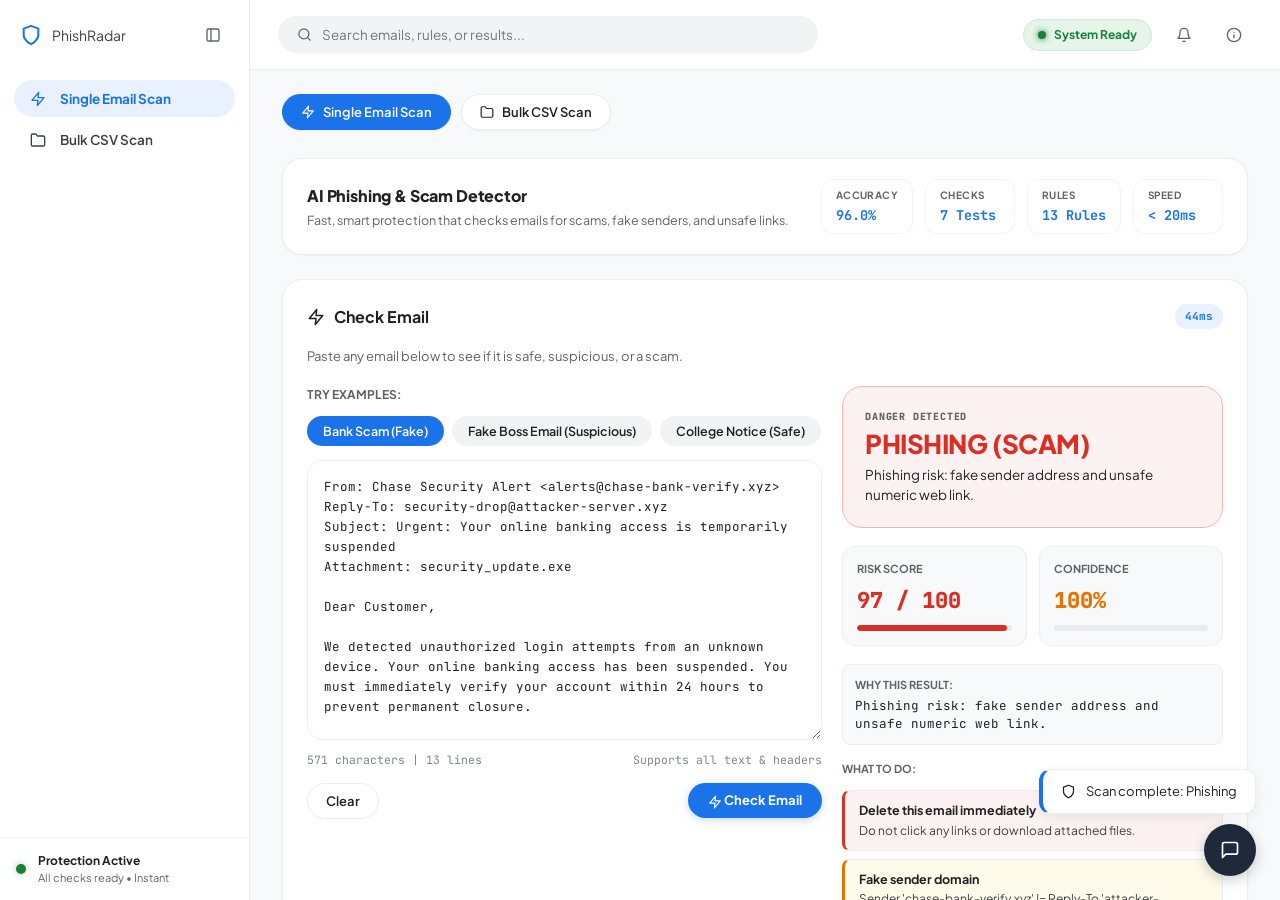
==== commit d6df4ed8: "Deploy clean project files with GitHub Pages standalone engine and workflow" ====
--- a/web/index.html
+++ b/web/index.html
@@ -3,357 +3,589 @@
 <head>
   <meta charset="UTF-8">
   <meta name="viewport" content="width=device-width, initial-scale=1.0">
-  <title>PhishRadar | AI-Based Phishing Email Detection & Decision Support System</title>
-  <meta name="description" content="Enterprise threat intelligence and AI-driven phishing detection decision support system.">
+  <title>PhishRadar - AI Phishing &amp; Scam Email Detector</title>
+  <meta name="description" content="AI phishing detection and decision support system that checks emails for scams, fake senders, and unsafe links.">
   <link rel="stylesheet" href="css/styles.css">
-  <link rel="icon" href="data:image/svg+xml,<svg xmlns=%22http://www.w3.org/2000/svg%22 viewBox=%220 0 100 100%22><text y=%22.9em%22 font-size=%2290%22>🛡️</text></svg>">
+  <link rel="icon" href="data:image/svg+xml,<svg xmlns=%22http://www.w3.org/2000/svg%22 viewBox=%220 0 24 24%22 fill=%22none%22 stroke=%22%231a73e8%22 stroke-width=%222%22 stroke-linecap=%22round%22 stroke-linejoin=%22round%22><path d=%22M12 22s8-4 8-10V5l-8-3-8 3v7c0 6 8 10 8 10z%22/></svg>">
 </head>
 <body>
 
-  <!-- Top Navigation Bar -->
-  <header class="navbar">
-    <div class="nav-container">
-      <div class="logo-wrapper">
-        <div class="logo-icon">🛡️</div>
-        <div>
-          <div class="logo-text-title">Phish<span>Radar</span></div>
-          <div class="logo-tag">Threat Intelligence & Decision Support</div>
-        </div>
+  <div class="app-shell">
+
+    <!-- ====================================================================
+         LEFT SIDEBAR
+         ==================================================================== -->
+    <aside class="sidebar" id="app-sidebar">
+      <div class="sidebar-header">
+        <div class="brand-title-wrap">
+          <svg class="brand-icon" width="22" height="22" viewBox="0 0 24 24" fill="none" stroke="var(--blue-primary)" stroke-width="2.2" stroke-linecap="round" stroke-linejoin="round">
+            <path d="M12 22s8-4 8-10V5l-8-3-8 3v7c0 6 8 10 8 10z"/>
+          </svg>
+          <span class="brand-name">PhishRadar</span>
+        </div>
+        <button type="button" class="sidebar-collapse-btn" id="btn-collapse-sidebar" title="Toggle Navigation">
+          <svg width="16" height="16" viewBox="0 0 24 24" fill="none" stroke="currentColor" stroke-width="2" stroke-linecap="round" stroke-linejoin="round">
+            <rect x="3" y="3" width="18" height="18" rx="2" ry="2"/>
+            <line x1="9" y1="3" x2="9" y2="21"/>
+          </svg>
+        </button>
       </div>
-      <div class="nav-status">
-        <span class="status-pill">
-          <span class="pulse-dot"></span>
-          AI ENGINE ONLINE
-        </span>
+
+      <nav class="sidebar-nav">
+        <!-- Main Workspaces Navigation -->
+        <button type="button" class="nav-item active" data-workspace="workspace-analyzer">
+          <span class="nav-item-icon">
+            <svg width="16" height="16" viewBox="0 0 24 24" fill="none" stroke="currentColor" stroke-width="2" stroke-linecap="round" stroke-linejoin="round">
+              <polygon points="13 2 3 14 12 14 11 22 21 10 12 10 13 2"/>
+            </svg>
+          </span>
+          <span>Single Email Scan</span>
+        </button>
+        <button type="button" class="nav-item" data-workspace="workspace-fleet">
+          <span class="nav-item-icon">
+            <svg width="16" height="16" viewBox="0 0 24 24" fill="none" stroke="currentColor" stroke-width="2" stroke-linecap="round" stroke-linejoin="round">
+              <path d="M22 19a2 2 0 0 1-2 2H4a2 2 0 0 1-2-2V5a2 2 0 0 1 2-2h5l2 3h9a2 2 0 0 1 2 2z"/>
+            </svg>
+          </span>
+          <span>Bulk CSV Scan</span>
+        </button>
+
+      </nav>
+
+      <!-- Bottom System Status Card -->
+      <div class="sidebar-status-card" id="sidebar-engine-status">
+        <div class="status-indicator-dot online"></div>
+        <div class="status-meta">
+          <div class="status-title">Protection Active</div>
+          <div class="status-sub">All checks ready • Instant</div>
+        </div>
       </div>
+    </aside>
+
+    <!-- ====================================================================
+         MAIN CONTENT AREA
+         ==================================================================== -->
+    <div class="main-wrapper">
+
+      <!-- Top Header / Bar -->
+      <header class="top-header">
+        <div class="header-search-wrap">
+          <button type="button" class="sidebar-collapse-btn" id="btn-toggle-sidebar" style="display: none;" title="Toggle Sidebar">
+            <svg width="18" height="18" viewBox="0 0 24 24" fill="none" stroke="currentColor" stroke-width="2" stroke-linecap="round" stroke-linejoin="round">
+              <line x1="3" y1="12" x2="21" y2="12"/>
+              <line x1="3" y1="6" x2="21" y2="6"/>
+              <line x1="3" y1="18" x2="21" y2="18"/>
+            </svg>
+          </button>
+          <div class="search-pill-input">
+            <svg class="ui-icon" width="15" height="15" viewBox="0 0 24 24" fill="none" stroke="currentColor" stroke-width="2" stroke-linecap="round" stroke-linejoin="round">
+              <circle cx="11" cy="11" r="8"/>
+              <line x1="21" y1="21" x2="16.65" y2="16.65"/>
+            </svg>
+            <input type="text" id="global-search-input" placeholder="Search emails, rules, or results..." />
+          </div>
+        </div>
+
+        <div class="header-actions">
+          <div class="engine-telemetry-pill">
+            <span class="pulse-dot-green"></span>
+            <span>System Ready</span>
+          </div>
+          <button type="button" class="header-icon-btn" id="btn-header-notif" title="System Notifications">
+            <svg width="16" height="16" viewBox="0 0 24 24" fill="none" stroke="currentColor" stroke-width="2" stroke-linecap="round" stroke-linejoin="round">
+              <path d="M18 8A6 6 0 0 0 6 8c0 7-3 9-3 9h18s-3-2-3-9"/>
+              <path d="M13.73 21a2 2 0 0 1-3.46 0"/>
+            </svg>
+          </button>
+          <button type="button" class="header-icon-btn" id="btn-header-chat" title="Security Status">
+            <svg width="16" height="16" viewBox="0 0 24 24" fill="none" stroke="currentColor" stroke-width="2" stroke-linecap="round" stroke-linejoin="round">
+              <circle cx="12" cy="12" r="10"/>
+              <line x1="12" y1="16" x2="12" y2="12"/>
+              <line x1="12" y1="8" x2="12.01" y2="8"/>
+            </svg>
+          </button>
+        </div>
+      </header>
+
+      <!-- Workspaces Scrollable Body -->
+      <main class="workspaces-container">
+
+        <!-- Top Category Filter Pills Row -->
+        <div class="category-pills-row">
+          <button type="button" class="cat-pill active" data-workspace="workspace-analyzer">
+            <svg class="ui-icon" width="14" height="14" viewBox="0 0 24 24" fill="none" stroke="currentColor" stroke-width="2" stroke-linecap="round" stroke-linejoin="round">
+              <polygon points="13 2 3 14 12 14 11 22 21 10 12 10 13 2"/>
+            </svg>
+            <span>Single Email Scan</span>
+          </button>
+          <button type="button" class="cat-pill" data-workspace="workspace-fleet">
+            <svg class="ui-icon" width="14" height="14" viewBox="0 0 24 24" fill="none" stroke="currentColor" stroke-width="2" stroke-linecap="round" stroke-linejoin="round">
+              <path d="M22 19a2 2 0 0 1-2 2H4a2 2 0 0 1-2-2V5a2 2 0 0 1 2-2h5l2 3h9a2 2 0 0 1 2 2z"/>
+            </svg>
+            <span>Bulk CSV Scan</span>
+          </button>
+
+        </div>
+
+        <!-- ====================================================================
+             TOP COMMAND STRIP
+             ==================================================================== -->
+        <div class="platform-header-strip">
+          <div class="strip-left">
+            <h2 class="strip-title">AI Phishing &amp; Scam Detector</h2>
+            <div class="strip-desc">Fast, smart protection that checks emails for scams, fake senders, and unsafe links.</div>
+          </div>
+          <div class="strip-metrics">
+            <div class="metric-chip">
+              <span class="metric-label">Accuracy</span>
+              <span class="metric-val">96.0%</span>
+            </div>
+            <div class="metric-chip">
+              <span class="metric-label">Checks</span>
+              <span class="metric-val">7 Tests</span>
+            </div>
+            <div class="metric-chip">
+              <span class="metric-label">Rules</span>
+              <span class="metric-val">13 Rules</span>
+            </div>
+            <div class="metric-chip">
+              <span class="metric-label">Speed</span>
+              <span class="metric-val">&lt; 20ms</span>
+            </div>
+          </div>
+        </div>
+
+        <!-- ====================================================================
+             WORKSPACE 1: SINGLE EMAIL SCANNER
+             ==================================================================== -->
+        <section class="workspace active" id="workspace-analyzer">
+          <div class="card">
+            <div class="card-title-bar">
+              <h3 class="card-heading">
+                <svg class="ui-icon" width="18" height="18" viewBox="0 0 24 24" fill="none" stroke="currentColor" stroke-width="2" stroke-linecap="round" stroke-linejoin="round">
+                  <polygon points="13 2 3 14 12 14 11 22 21 10 12 10 13 2"/>
+                </svg>
+                <span>Check Email</span>
+              </h3>
+              <span class="pill-badge" id="scan-latency-badge">&lt; 20ms Speed</span>
+            </div>
+            <p style="font-size: 13px; color: var(--text-muted); margin-bottom: 20px;">
+              Paste any email below to see if it is safe, suspicious, or a scam.
+            </p>
+
+            <div class="analyzer-grid">
+              <!-- Left Column: Input Form & Presets -->
+              <div>
+                <div style="margin-bottom: 12px; font-size: 12px; font-weight: 700; color: var(--text-muted); text-transform: uppercase;">
+                  Try Examples:
+                </div>
+                <div class="presets-pills-row" id="presets-row">
+                  <!-- Populated from /api/presets -->
+                </div>
+
+                <form id="scanner-form">
+                  <div style="margin-bottom: 14px;">
+                    <textarea id="email-content" class="email-textarea" placeholder="Paste email text here (sender, subject, message body, and links)..." spellcheck="false"></textarea>
+                    <div class="textarea-footer">
+                      <span id="char-count-disp">0 characters | 0 lines</span>
+                      <span>Supports all text &amp; headers</span>
+                    </div>
+                  </div>
+
+                  <div style="display: flex; justify-content: space-between; align-items: center;">
+                    <button type="button" class="btn-secondary" id="btn-clear-scanner">
+                      Clear
+                    </button>
+                    <button type="submit" class="btn-analyze" id="btn-scan">
+                      <svg class="ui-icon" width="14" height="14" viewBox="0 0 24 24" fill="none" stroke="currentColor" stroke-width="2" stroke-linecap="round" stroke-linejoin="round">
+                        <polygon points="13 2 3 14 12 14 11 22 21 10 12 10 13 2"/>
+                      </svg>
+                      <span>Check Email</span>
+                    </button>
+                  </div>
+                </form>
+              </div>
+
+              <!-- Right Column: Live Assessment Output -->
+              <div>
+                <!-- Big Verdict Banner -->
+                <div class="verdict-box safe" id="verdict-box">
+                  <div class="verdict-tag" id="verdict-tag">SCAN RESULT</div>
+                  <div class="verdict-status-title" id="verdict-title">READY</div>
+                  <p class="verdict-summary-text" id="verdict-summary">
+                    Pick an example above or paste an email on the left to check it.
+                  </p>
+                </div>
+
+                <!-- Dual Risk & Confidence Meters -->
+                <div class="dual-metrics-row">
+                  <div class="meter-card">
+                    <div class="meter-card-title">Risk Score</div>
+                    <div class="meter-card-num" id="metric-risk" style="color: var(--blue-primary);">-- / 100</div>
+                    <div class="meter-bar-track">
+                      <div class="meter-bar-fill" id="meter-risk-fill" style="width: 0%; background: var(--blue-primary);"></div>
+                    </div>
+                  </div>
+                  <div class="meter-card">
+                    <div class="meter-card-title">Confidence</div>
+                    <div class="meter-card-num" id="metric-conf" style="color: var(--threat-suspicious);">--%</div>
+                    <div class="meter-bar-track">
+                      <div class="meter-bar-fill" id="meter-conf-fill" style="width: 0%; background: var(--threat-suspicious);"></div>
+                    </div>
+                  </div>
+                </div>
+
+                <!-- Natural Language Deduction Box -->
+                <div style="background: #f8f9fa; border: 1px solid var(--border-card); border-radius: var(--radius-sm); padding: 12px; margin-bottom: 16px;">
+                  <div style="font-size: 11px; font-weight: 700; text-transform: uppercase; color: var(--text-muted); margin-bottom: 4px;">Why this result:</div>
+                  <div id="reasoning-text" style="font-size: 12.5px; color: var(--text-dark); font-family: var(--font-mono); line-height: 1.4;">
+                    Ready for email...
+                  </div>
+                </div>
+
+                <!-- Actionable Security Recommendations -->
+                <div>
+                  <div style="font-size: 11px; font-weight: 700; text-transform: uppercase; color: var(--text-muted); margin-bottom: 8px;">What to do:</div>
+                  <div class="recommendations-list" id="recommendations-container">
+                    <!-- Dynamically populated -->
+                  </div>
+                </div>
+              </div>
+            </div>
+
+            <!-- Bottom: 7 Core Threat Vector Indicator Cards -->
+            <div style="margin-top: 28px;">
+              <div class="card-title-bar">
+                <h4 class="card-heading">
+                  <svg class="ui-icon" width="16" height="16" viewBox="0 0 24 24" fill="none" stroke="currentColor" stroke-width="2" stroke-linecap="round" stroke-linejoin="round">
+                    <circle cx="11" cy="11" r="8"/>
+                    <line x1="21" y1="21" x2="16.65" y2="16.65"/>
+                  </svg>
+                  <span>7 Security Checks</span>
+                </h4>
+                <span class="pill-badge">Check Details</span>
+              </div>
+              <div class="indicators-grid-modern" id="indicators-grid">
+                <!-- Dynamically populated -->
+              </div>
+            </div>
+
+          </div>
+        </section>
+
+        <!-- ====================================================================
+             WORKSPACE 2: BULK CSV EMAIL SCANNER
+             ==================================================================== -->
+        <section class="workspace" id="workspace-fleet">
+          <div class="card">
+            <div class="card-title-bar">
+              <h3 class="card-heading">
+                <svg class="ui-icon" width="18" height="18" viewBox="0 0 24 24" fill="none" stroke="currentColor" stroke-width="2" stroke-linecap="round" stroke-linejoin="round">
+                  <path d="M22 19a2 2 0 0 1-2 2H4a2 2 0 0 1-2-2V5a2 2 0 0 1 2-2h5l2 3h9a2 2 0 0 1 2 2z"/>
+                </svg>
+                <span>Bulk Email Scanner (CSV)</span>
+              </h3>
+              <div style="display: flex; gap: 8px;">
+                <button type="button" class="btn-secondary" id="btn-load-sample-csv">
+                  <svg class="ui-icon" width="14" height="14" viewBox="0 0 24 24" fill="none" stroke="currentColor" stroke-width="2" stroke-linecap="round" stroke-linejoin="round">
+                    <path d="M14 2H6a2 2 0 0 0-2 2v16a2 2 0 0 0 2 2h12a2 2 0 0 0 2-2V8z"/><polyline points="14 2 14 8 20 8"/>
+                  </svg>
+                  <span>Load Sample List (15 Emails)</span>
+                </button>
+              </div>
+            </div>
+            <p style="font-size: 13px; color: var(--text-muted); margin-bottom: 20px;">
+              Upload a CSV file of emails to scan them all at once.
+            </p>
+
+            <!-- Drag & Drop Zone -->
+            <div class="dropzone-box" id="csv-dropzone">
+              <input type="file" id="csv-file-input" class="file-input-hidden" accept=".csv,text/csv" />
+              <div class="dropzone-icon">
+                <svg width="40" height="40" viewBox="0 0 24 24" fill="none" stroke="currentColor" stroke-width="1.8" stroke-linecap="round" stroke-linejoin="round">
+                  <path d="M21 15v4a2 2 0 0 1-2 2H5a2 2 0 0 1-2-2v-4"/>
+                  <polyline points="17 8 12 3 7 8"/>
+                  <line x1="12" y1="3" x2="12" y2="15"/>
+                </svg>
+              </div>
+              <div class="dropzone-text-main" id="dropzone-label">Click or Drag &amp; Drop CSV File Here</div>
+              <div class="dropzone-text-sub" id="dropzone-sublabel">Auto-detects: Email Text, Body, Subject, or Phishing Data Tables</div>
+            </div>
+
+            <!-- Controls Row -->
+            <div class="batch-controls-row">
+              <div class="batch-controls-left">
+                <span class="pill-badge" id="csv-selected-status">No file selected</span>
+              </div>
+
+              <div style="display: flex; align-items: center; gap: 10px;">
+                <label for="batch-max-rows" style="font-size: 12px; font-weight: 600; color: var(--text-muted);">Max Emails:</label>
+                <select id="batch-max-rows" class="batch-select">
+                  <option value="50">50 Emails</option>
+                  <option value="100">100 Emails</option>
+                  <option value="250" selected>250 Emails</option>
+                  <option value="500">500 Emails</option>
+                  <option value="1000">1,000 Emails</option>
+                </select>
+                <button type="button" class="btn-analyze" id="btn-run-batch">
+                  <svg class="ui-icon" width="14" height="14" viewBox="0 0 24 24" fill="none" stroke="currentColor" stroke-width="2" stroke-linecap="round" stroke-linejoin="round">
+                    <polygon points="13 2 3 14 12 14 11 22 21 10 12 10 13 2"/>
+                  </svg>
+                  <span>Scan All Emails</span>
+                </button>
+              </div>
+            </div>
+
+            <!-- Batch Report Area -->
+            <div id="batch-report-area" style="display: none; margin-top: 24px;">
+
+              <!-- 5 KPI Cards Grid -->
+              <div class="kpi-grid">
+                <div class="kpi-card blue">
+                  <div class="kpi-title">Total Emails</div>
+                  <div class="kpi-value" id="kpi-total">0</div>
+                  <div class="kpi-subtext" id="kpi-total-sub">In file</div>
+                </div>
+                <div class="kpi-card phish">
+                  <div class="kpi-title">Scams / Fake</div>
+                  <div class="kpi-value" id="kpi-phishing" style="color: var(--threat-phish);">0</div>
+                  <div class="kpi-subtext" id="kpi-phishing-pct">Danger</div>
+                </div>
+                <div class="kpi-card suspicious">
+                  <div class="kpi-title">Suspicious</div>
+                  <div class="kpi-value" id="kpi-suspicious" style="color: var(--threat-suspicious);">0</div>
+                  <div class="kpi-subtext" id="kpi-suspicious-pct">Warning</div>
+                </div>
+                <div class="kpi-card safe">
+                  <div class="kpi-title">Clean / Safe</div>
+                  <div class="kpi-value" id="kpi-safe" style="color: var(--threat-safe);">0</div>
+                  <div class="kpi-subtext" id="kpi-safe-pct">No risk</div>
+                </div>
+                <div class="kpi-card cyan">
+                  <div class="kpi-title">Average Risk</div>
+                  <div class="kpi-value" id="kpi-avg-risk" style="color: var(--blue-primary);">0 / 100</div>
+                  <div class="kpi-subtext">Score out of 100</div>
+                </div>
+              </div>
+
+              <!-- Threat Prevalence Summary Card -->
+              <div style="margin-bottom: 20px;">
+                <div class="card-title-bar">
+                  <h4 class="card-heading">
+                    <svg class="ui-icon" width="16" height="16" viewBox="0 0 24 24" fill="none" stroke="currentColor" stroke-width="2" stroke-linecap="round" stroke-linejoin="round">
+                      <line x1="18" y1="20" x2="18" y2="10"/>
+                      <line x1="12" y1="20" x2="12" y2="4"/>
+                      <line x1="6" y1="20" x2="6" y2="14"/>
+                    </svg>
+                    <span>Threats Found Across Emails</span>
+                  </h4>
+                  <span class="pill-badge">7 Checks</span>
+                </div>
+                <div class="prevalence-grid" id="batch-prevalence-container">
+                  <!-- Dynamically populated -->
+                </div>
+              </div>
+
+              <!-- Filter & Search Bar -->
+              <div class="table-filter-bar">
+                <div class="filter-tabs-group">
+                  <button type="button" class="filter-tab active" data-filter="ALL">
+                    All Emails <span class="badge-count" id="count-all">0</span>
+                  </button>
+                  <button type="button" class="filter-tab" data-filter="PHISHING">
+                    Scams <span class="badge-count" id="count-phishing">0</span>
+                  </button>
+                  <button type="button" class="filter-tab" data-filter="SUSPICIOUS">
+                    Suspicious <span class="badge-count" id="count-suspicious">0</span>
+                  </button>
+                  <button type="button" class="filter-tab" data-filter="SAFE">
+                    Safe <span class="badge-count" id="count-safe">0</span>
+                  </button>
+                </div>
+
+                <div style="display: flex; align-items: center; gap: 10px;">
+                  <div class="search-pill-input" style="max-width: 280px; padding: 6px 14px;">
+                    <svg class="ui-icon" width="14" height="14" viewBox="0 0 24 24" fill="none" stroke="currentColor" stroke-width="2" stroke-linecap="round" stroke-linejoin="round">
+                      <circle cx="11" cy="11" r="8"/>
+                      <line x1="21" y1="21" x2="16.65" y2="16.65"/>
+                    </svg>
+                    <input type="text" id="batch-search-input" placeholder="Search sender, subject..." />
+                  </div>
+                  <button type="button" class="btn-secondary" id="btn-export-csv-report">
+                    <svg class="ui-icon" width="14" height="14" viewBox="0 0 24 24" fill="none" stroke="currentColor" stroke-width="2" stroke-linecap="round" stroke-linejoin="round">
+                      <path d="M21 15v4a2 2 0 0 1-2 2H5a2 2 0 0 1-2-2v-4"/>
+                      <polyline points="7 10 12 15 17 10"/>
+                      <line x1="12" y1="15" x2="12" y2="3"/>
+                    </svg>
+                    <span>Export CSV</span>
+                  </button>
+                </div>
+              </div>
+
+              <!-- Interactive Results Table -->
+              <div class="table-wrapper">
+                <table class="enterprise-table" id="batch-results-table">
+                  <thead>
+                    <tr>
+                      <th style="width: 50px;">ID</th>
+                      <th style="width: 170px;">Sender</th>
+                      <th style="width: 220px;">Subject</th>
+                      <th>Message Preview</th>
+                      <th style="width: 100px;">Result</th>
+                      <th style="width: 80px;">Risk</th>
+                      <th style="width: 180px;">Flags Found</th>
+                      <th style="width: 150px;">Next Step</th>
+                      <th style="width: 80px; text-align: center;">Details</th>
+                    </tr>
+                  </thead>
+                  <tbody>
+                    <!-- Populated dynamically -->
+                  </tbody>
+                </table>
+              </div>
+
+              <!-- Table Pagination -->
+              <div class="pagination-row">
+                <div id="batch-pagination-info">Showing 0 of 0 records</div>
+                <div style="display: flex; align-items: center; gap: 8px;">
+                  <button type="button" class="btn-page" id="btn-page-prev">Previous</button>
+                  <span id="batch-current-page" style="font-family: var(--font-mono); font-size: 11.5px; padding: 0 6px;">Page 1</span>
+                  <button type="button" class="btn-page" id="btn-page-next">Next</button>
+                </div>
+              </div>
+
+            </div>
+          </div>
+        </section>
+
+
+
+      </main>
     </div>
-  </header>
-
-  <!-- Hero Header -->
-  <section class="hero-header">
-    <div class="hero-container">
-      <div class="hero-content">
-        <div class="hero-badge">
-          <span class="pulse-dot"></span>
-          Enterprise Threat Intelligence
-        </div>
-        <h1 class="hero-title">Automated Phishing Threat Detection & Fleet Audit</h1>
-        <p class="hero-desc">
-          Real-time multi-factor analysis evaluating sender authenticity, hidden redirect URLs, 
-          behavioral urgency cues, and zero-day evasion vectors to deliver explainable, actionable security verdicts.
-        </p>
-        <div class="hero-cta-group">
-          <a href="#batch-csv-section" class="hero-cta-btn primary">
-            <span>📁</span> Bulk CSV Fleet Audit
-          </a>
-          <a href="#single-scanner-section" class="hero-cta-btn secondary">
-            <span>⚡</span> Live Email Scanner
-          </a>
-        </div>
-      </div>
-
-      <div class="hero-stats-grid">
-        <div class="hero-stat-card">
-          <div class="hero-stat-num"><span>🔍</span> 7 Core Vectors</div>
-          <div class="hero-stat-label">MIME spoofing, IP links, suspicious TLDs & urgency cues</div>
-        </div>
-        <div class="hero-stat-card">
-          <div class="hero-stat-num"><span>⚡</span> &lt; 50ms</div>
-          <div class="hero-stat-label">Sub-second in-memory heuristic triage & deduction</div>
-        </div>
-        <div class="hero-stat-card">
-          <div class="hero-stat-num"><span>🧠</span> Explainable AI</div>
-          <div class="hero-stat-label">Horn-clause rule justification & evidence-backed logic</div>
-        </div>
-        <div class="hero-stat-card">
-          <div class="hero-stat-num"><span>📊</span> Fleet CSV Audit</div>
-          <div class="hero-stat-label">Batch email dataset processing with KPI reporting</div>
-        </div>
-      </div>
-    </div>
-  </section>
-
-  <!-- Main Single-Page Dashboard -->
-  <main class="dashboard-container">
-
-    <!-- Top: Bulk Email Intelligence & CSV Audit Scanner (Drag & Drop) -->
-    <section class="card" id="batch-csv-section">
-      <div class="card-title-bar">
-        <h2 class="card-heading">
-          <span>📁</span> Bulk Email CSV Threat Intelligence & Audit Scanner
-        </h2>
-        <span class="status-pill">ENTERPRISE BATCH ENGINE</span>
-      </div>
-      <p class="card-desc">
-        Upload a CSV file containing an email dataset to perform automated fleet threat detection, 
-        compute risk indexes, and generate an executive security audit report.
-      </p>
-
-      <!-- Dropzone Area -->
-      <div class="dropzone-box" id="csv-dropzone">
-        <input type="file" id="csv-file-input" class="file-input-hidden" accept=".csv,text/csv" />
-        <div class="dropzone-icon">☁️</div>
-        <div class="dropzone-text-main" id="dropzone-label">Click or Drag & Drop Email List CSV File Here</div>
-        <div class="dropzone-text-sub" id="dropzone-sublabel">Supported columns: "Email Text", "Body", "Content", "Sender", "Subject"</div>
-      </div>
-
-      <!-- Controls Row -->
-      <div class="batch-controls-row">
-        <div class="batch-controls-left">
-          <button type="button" class="btn-secondary" id="btn-load-sample-csv">
-            <span>📄</span> Load Sample CSV (15 Emails)
-          </button>
-          <span class="csv-status-label" id="csv-selected-status">No file selected</span>
-        </div>
-
-        <div class="batch-controls-right">
-          <label class="batch-rows-label" for="batch-max-rows">Max Rows:</label>
-          <select id="batch-max-rows" class="batch-select">
-            <option value="50">50 Rows</option>
-            <option value="100">100 Rows</option>
-            <option value="250" selected>250 Rows</option>
-            <option value="500">500 Rows</option>
-            <option value="1000">1,000 Rows</option>
-          </select>
-          <button type="button" class="btn-analyze btn-batch-run" id="btn-run-batch">
-            <span>⚡</span> Analyze Entire CSV
-          </button>
-        </div>
-      </div>
-
-      <!-- Dynamic Batch Audit Report Output -->
-      <div id="batch-report-area" class="batch-report-section" style="display: none;">
-        <div class="batch-report-header">
-          <div>
-            <h3 class="batch-report-title">
-              🛡️ Batch Threat Intelligence Audit Report
-            </h3>
-            <span class="batch-report-meta" id="batch-timestamp">Generated just now</span>
-          </div>
-          <button type="button" class="btn-export" id="btn-export-csv-report">
-            <span>📥</span> Export Analyzed Report (CSV)
-          </button>
-        </div>
-
-        <!-- 5 KPI Summary Cards -->
-        <div class="batch-kpi-grid">
-          <div class="batch-kpi-card">
-            <span class="batch-kpi-label">Total Scanned</span>
-            <span class="batch-kpi-val" id="kpi-total">0</span>
-            <span class="batch-kpi-sub">Email records</span>
-          </div>
-          <div class="batch-kpi-card" style="border-left: 3px solid var(--danger-red); background: var(--danger-light);">
-            <span class="batch-kpi-label" style="color: var(--danger-red);">Phishing Detected</span>
-            <span class="batch-kpi-val" id="kpi-phishing" style="color: var(--danger-red);">0</span>
-            <span class="batch-kpi-sub" id="kpi-phishing-pct" style="color: var(--danger-red);">0.0% of batch</span>
-          </div>
-          <div class="batch-kpi-card" style="border-left: 3px solid var(--warning-amber); background: var(--warning-light);">
-            <span class="batch-kpi-label" style="color: var(--warning-amber);">Suspicious Emails</span>
-            <span class="batch-kpi-val" id="kpi-suspicious" style="color: var(--warning-amber);">0</span>
-            <span class="batch-kpi-sub" id="kpi-suspicious-pct" style="color: var(--warning-amber);">0.0% of batch</span>
-          </div>
-          <div class="batch-kpi-card" style="border-left: 3px solid var(--success-green); background: var(--success-light);">
-            <span class="batch-kpi-label" style="color: var(--success-green);">Legitimate / Safe</span>
-            <span class="batch-kpi-val" id="kpi-safe" style="color: var(--success-green);">0</span>
-            <span class="batch-kpi-sub" id="kpi-safe-pct" style="color: var(--success-green);">0.0% of batch</span>
-          </div>
-          <div class="batch-kpi-card">
-            <span class="batch-kpi-label">Avg Risk Score</span>
-            <span class="batch-kpi-val" id="kpi-avg-risk" style="color: var(--blue-primary);">0.0</span>
-            <span class="batch-kpi-sub">0-100 composite</span>
-          </div>
-        </div>
-
-        <!-- Threat Vector Prevalence Breakdown -->
-        <div>
-          <div class="prevalence-title">Observed Threat Vector Prevalence:</div>
-          <div class="prevalence-grid" id="batch-prevalence-container">
-            <!-- Dynamically populated -->
-          </div>
-        </div>
-
-        <!-- Filter Tabs Bar -->
-        <div class="filter-tabs-bar">
-          <span class="filter-tab-label">Filter:</span>
-          <button type="button" class="filter-tab active" data-filter="ALL" id="filter-all">All Emails (<span id="count-all">0</span>)</button>
-          <button type="button" class="filter-tab" data-filter="Phishing" id="filter-phishing" style="color: var(--danger-red);">Phishing (<span id="count-phishing">0</span>)</button>
-          <button type="button" class="filter-tab" data-filter="Suspicious" id="filter-suspicious" style="color: var(--warning-amber);">Suspicious (<span id="count-suspicious">0</span>)</button>
-          <button type="button" class="filter-tab" data-filter="Safe" id="filter-safe" style="color: var(--success-green);">Clean (<span id="count-safe">0</span>)</button>
-        </div>
-
-        <!-- Results Table -->
-        <div class="table-responsive-wrapper">
-          <table class="enterprise-table" id="batch-results-table">
-            <thead>
-              <tr>
-                <th style="width: 45px;">#</th>
-                <th style="width: 140px;">Sender</th>
-                <th style="width: 170px;">Subject</th>
-                <th>Email Snippet</th>
-                <th style="width: 100px;">Verdict</th>
-                <th style="width: 70px;">Risk</th>
-                <th style="width: 150px;">Triggered Indicators</th>
-                <th style="width: 150px;">Security Action</th>
-                <th style="width: 75px; text-align: center;">View</th>
-              </tr>
-            </thead>
-            <tbody>
-              <!-- Dynamically populated -->
-            </tbody>
-          </table>
-        </div>
-      </div>
-    </section>
-
-    <!-- Single Email Threat Assessment Scanner -->
-    <div class="scanner-grid" id="single-scanner-section">
-      <!-- Email Input Card -->
-      <section class="card">
-        <div class="card-title-bar">
-          <h2 class="card-heading">
-            <span>📥</span> Email Analysis Scanner
-          </h2>
-          <span class="badge-clean" id="scan-latency">READY</span>
-        </div>
-
-        <div class="presets-group">
-          <label class="presets-label">Load Test Scenario:</label>
-          <div class="presets-row" id="presets-row">
-            <!-- Loaded dynamically from API -->
-          </div>
-        </div>
-
-        <form id="scanner-form">
-          <label for="email-content" class="presets-label">Raw Email Headers & Message Body:</label>
-          <textarea 
-            id="email-content" 
-            class="email-textarea" 
-            placeholder="Paste raw email with headers (From:, Reply-To:, Subject:) and message body here..."
-          ></textarea>
-
-          <button type="submit" class="btn-analyze btn-scan-full" id="btn-scan">
-            <span>⚡</span> Analyze Threat Now
-          </button>
-        </form>
-      </section>
-
-      <!-- Threat Assessment Card -->
-      <section class="card">
-        <div class="card-title-bar">
-          <h2 class="card-heading">
-            <span>🎯</span> Threat Assessment Verdict
-          </h2>
-          <span class="status-pill" id="verdict-pill">REAL-TIME EVALUATION</span>
-        </div>
-
-        <!-- Dynamic Verdict Banner -->
-        <div class="verdict-box suspicious" id="verdict-box">
-          <div class="verdict-tag" id="verdict-tag">ASSESSMENT RESULT</div>
-          <div class="verdict-status-title" id="verdict-title">ANALYZING...</div>
-          <p class="verdict-summary-text" id="verdict-summary">
-            Evaluating email indicators, domain authentication, and embedded links...
-          </p>
-        </div>
-
-        <!-- Metric Numbers -->
-        <div class="metrics-grid">
-          <div class="metric-card">
-            <div class="metric-title">Risk Index Score</div>
-            <div class="metric-num" id="metric-risk" style="color: var(--blue-primary);">-- / 100</div>
-          </div>
-          <div class="metric-card">
-            <div class="metric-title">Analysis Confidence</div>
-            <div class="metric-num" id="metric-conf" style="color: var(--warning-amber);">--%</div>
-          </div>
-        </div>
-
-        <!-- Actionable Mitigation Advisory -->
-        <div>
-          <div class="presets-label" style="margin-bottom: 8px;">Security Recommendations:</div>
-          <div class="recommendations-list" id="recommendations-container">
-            <!-- Dynamically populated -->
-          </div>
-        </div>
-      </section>
-    </div>
-
-  </main>
-
-  <!-- Email Detail Inspection Modal -->
+
+  </div>
+
+  <!-- ====================================================================
+       FULL EMAIL INSPECTION MODAL (WITH TABS)
+       ==================================================================== -->
   <div id="email-detail-modal" class="modal-backdrop">
     <div class="modal-container" role="dialog" aria-modal="true" aria-labelledby="modal-email-subject">
+
+      <!-- Modal Header -->
       <div class="modal-header">
-        <div class="modal-header-left">
-          <span class="badge-modal-id" id="modal-email-id">#1</span>
-          <div>
-            <h3 class="modal-email-title" id="modal-email-subject">Email Subject</h3>
-            <div class="modal-email-meta">
-              <span><strong>From:</strong> <span id="modal-email-sender"></span></span>
-              <span id="modal-reply-to-wrap" style="display: none;"><strong>Reply-To:</strong> <span id="modal-email-reply-to"></span></span>
-            </div>
-          </div>
-        </div>
-        <div class="modal-header-right">
-          <div class="modal-verdict-wrap">
-            <span class="badge-flagged" id="modal-email-verdict">PHISHING</span>
-            <span class="modal-risk-pill" id="modal-email-risk">Risk: 100/100</span>
-          </div>
-          <button type="button" class="btn-modal-close" id="btn-close-modal" title="Close (Esc)" aria-label="Close">✕</button>
+        <div>
+          <span class="pill-badge" id="modal-email-id">#1</span>
+          <h3 style="font-size: 16px; font-weight: 700; color: var(--text-dark); margin-top: 4px;" id="modal-email-subject">Email Subject</h3>
+          <div style="font-size: 12px; color: var(--text-muted); margin-top: 2px;">
+            <span><strong>From:</strong> <span id="modal-email-sender" style="color: var(--text-dark);"></span></span>
+            <span id="modal-reply-to-wrap" style="display: none; margin-left: 10px;"><strong>Reply-To:</strong> <span id="modal-email-reply-to" style="color: var(--threat-phish);"></span></span>
+          </div>
+        </div>
+
+        <div style="display: flex; align-items: center; gap: 10px;">
+          <span class="badge-threat phish" id="modal-email-verdict">PHISHING</span>
+          <span class="risk-score-pill" id="modal-email-risk" style="background: var(--threat-phish-bg); color: var(--threat-phish);">Risk: 100/100</span>
+          <button type="button" class="sidebar-collapse-btn" id="btn-close-modal" title="Close (Esc)">
+            <svg width="16" height="16" viewBox="0 0 24 24" fill="none" stroke="currentColor" stroke-width="2" stroke-linecap="round" stroke-linejoin="round">
+              <line x1="18" y1="6" x2="6" y2="18"/>
+              <line x1="6" y1="6" x2="18" y2="18"/>
+            </svg>
+          </button>
         </div>
       </div>
 
+      <!-- Modal Tabs -->
+      <div class="modal-tabs">
+        <button type="button" class="modal-tab-btn active" data-tab="tab-threat-triage">Scan Results</button>
+        <button type="button" class="modal-tab-btn" data-tab="tab-raw-content">Email Text</button>
+        <button type="button" class="modal-tab-btn" data-tab="tab-advisory">Next Steps</button>
+      </div>
+
+      <!-- Modal Body -->
       <div class="modal-body">
-        <!-- Threat Analysis & Reasoning -->
-        <div class="modal-threat-summary" id="modal-threat-summary-box">
-          <div class="modal-section-title">🛡️ Decision Reasoning & Security Triage</div>
-          <p class="modal-reason-text" id="modal-email-reason"></p>
-          
-          <div class="modal-indicators-list" id="modal-email-flags"></div>
-
-          <div id="modal-urls-box" style="display: none; margin-top: 10px;">
-            <div style="font-size: 11px; font-weight: 700; color: var(--text-muted); text-transform: uppercase; margin-bottom: 3px;">Detected Embedded Links:</div>
-            <div id="modal-urls-list" class="modal-pills-list"></div>
-          </div>
-
-          <div id="modal-attachments-box" style="display: none; margin-top: 8px;">
-            <div style="font-size: 11px; font-weight: 700; color: var(--text-muted); text-transform: uppercase; margin-bottom: 3px;">Detected Attachments:</div>
-            <div id="modal-attachments-list" class="modal-pills-list"></div>
-          </div>
-        </div>
-
-        <!-- Full Email Content -->
-        <div class="modal-content-section">
-          <div class="modal-content-header">
-            <span class="modal-section-title">📄 Full Email Message Content</span>
-            <button type="button" class="btn-copy-raw" id="btn-copy-email-content">
-              <span>📋</span> Copy Text
+
+        <!-- Tab 1: Threat Triage -->
+        <div class="modal-tab-content active" id="tab-threat-triage">
+          <div style="margin-bottom: 14px;">
+            <div style="font-size: 11px; font-weight: 700; text-transform: uppercase; color: var(--text-muted); margin-bottom: 4px;">Why this result:</div>
+            <p id="modal-email-reason" style="font-size: 13px; color: var(--text-dark); font-family: var(--font-mono); line-height: 1.5;"></p>
+          </div>
+
+          <div style="margin-bottom: 14px;">
+            <div style="font-size: 11px; font-weight: 700; text-transform: uppercase; color: var(--text-muted); margin-bottom: 6px;">Warning signs found:</div>
+            <div id="modal-email-flags" style="display: flex; gap: 6px; flex-wrap: wrap;"></div>
+          </div>
+
+          <div id="modal-urls-box" style="display: none; margin-bottom: 14px;">
+            <div style="font-size: 11px; font-weight: 700; text-transform: uppercase; color: var(--text-muted); margin-bottom: 6px;">Links found:</div>
+            <div id="modal-urls-list" style="display: flex; flex-direction: column; gap: 4px;"></div>
+          </div>
+
+          <div id="modal-attachments-box" style="display: none; margin-bottom: 14px;">
+            <div style="font-size: 11px; font-weight: 700; text-transform: uppercase; color: var(--text-muted); margin-bottom: 6px;">Attached files:</div>
+            <div id="modal-attachments-list" style="display: flex; gap: 6px; flex-wrap: wrap;"></div>
+          </div>
+        </div>
+
+        <!-- Tab 2: Raw Content -->
+        <div class="modal-tab-content" id="tab-raw-content">
+          <div style="display: flex; justify-content: space-between; align-items: center; margin-bottom: 8px;">
+            <span style="font-size: 11.5px; color: var(--text-muted);">Full message:</span>
+            <button type="button" class="btn-secondary" id="btn-copy-email-content" style="padding: 4px 10px; font-size: 11.5px;">
+              <svg class="ui-icon" width="13" height="13" viewBox="0 0 24 24" fill="none" stroke="currentColor" stroke-width="2" stroke-linecap="round" stroke-linejoin="round">
+                <rect x="9" y="9" width="13" height="13" rx="2" ry="2"/>
+                <path d="M5 15H4a2 2 0 0 1-2-2V4a2 2 0 0 1 2-2h9a2 2 0 0 1 2 2v1"/>
+              </svg>
+              <span>Copy Text</span>
             </button>
           </div>
-          <div class="email-full-content-viewer" id="modal-email-content">
-            <!-- Full email body rendered here -->
-          </div>
-        </div>
+          <div class="email-raw-viewer" id="modal-email-content"></div>
+        </div>
+
+        <!-- Tab 3: Advisory -->
+        <div class="modal-tab-content" id="tab-advisory">
+          <div style="margin-bottom: 10px;">
+            <span style="font-size: 11px; color: var(--text-muted); text-transform: uppercase; font-weight: 700;">Recommended step:</span>
+            <div id="modal-email-action" style="font-size: 15px; font-weight: 700; color: var(--threat-phish); margin-top: 4px;"></div>
+          </div>
+          <div class="recommendations-list" id="modal-recommendations-list">
+            <!-- Populated dynamically -->
+          </div>
+        </div>
+
       </div>
 
+      <!-- Modal Footer -->
       <div class="modal-footer">
-        <div class="modal-footer-rec">
-          <span style="font-size: 11px; color: var(--text-muted); display: block;">Recommended Action:</span>
-          <strong id="modal-email-action" style="color: var(--text-title); font-size: 12.5px;">Quarantine / Delete Immediately</strong>
-        </div>
-        <div class="modal-footer-actions">
-          <button type="button" class="btn-secondary" id="btn-load-in-scanner" style="padding: 7px 12px; font-size: 12px;">
-            <span>⚡</span> Test in Live Scanner
-          </button>
-          <button type="button" class="btn-primary" id="btn-modal-done">Close</button>
-        </div>
+        <button type="button" class="btn-secondary" id="btn-load-in-scanner">
+          <svg class="ui-icon" width="14" height="14" viewBox="0 0 24 24" fill="none" stroke="currentColor" stroke-width="2" stroke-linecap="round" stroke-linejoin="round">
+            <polygon points="13 2 3 14 12 14 11 22 21 10 12 10 13 2"/>
+          </svg>
+          <span>Open in Single Scanner</span>
+        </button>
+        <button type="button" class="btn-primary" id="btn-modal-done">
+          Close
+        </button>
       </div>
+
     </div>
   </div>
 
-  <!-- Toast Container -->
+  <!-- Floating Assistant Widget at bottom-right -->
+  <div class="floating-chat-bubble" id="btn-floating-chat" title="System Status &amp; Telemetry">
+    <svg width="20" height="20" viewBox="0 0 24 24" fill="none" stroke="currentColor" stroke-width="2" stroke-linecap="round" stroke-linejoin="round">
+      <path d="M21 15a2 2 0 0 1-2 2H7l-4 4V5a2 2 0 0 1 2-2h14a2 2 0 0 1 2 2z"/>
+    </svg>
+  </div>
+
+  <!-- Toast Notification Box -->
   <div id="toast-box"></div>
 
-  <!-- Client Application Script -->
+  <!-- Modular Scripts -->
+  <script src="js/client_engine.js"></script>
+  <script src="js/live_scanner.js"></script>
+  <script src="js/batch_scanner.js"></script>
   <script src="js/app.js"></script>
+
 </body>
 </html>
--- a/web/css/styles.css
+++ b/web/css/styles.css
@@ -1,67 +1,76 @@
 /* ==========================================================================
-   PhishRadar - Enterprise Threat Intelligence & Decision Support System
-   Aesthetic: Minimalist SOCRadar-Inspired Blue & White Theme
-   Fully Responsive (Mobile 360px+ to Ultra-Wide Desktop 1920px+)
+   PhishRadar - NIET Similox LMS Theme
+   Exact visual match for lms.similox.com (NIET Academic Portal Aesthetic)
    ========================================================================== */
 
 @import url('https://fonts.googleapis.com/css2?family=Plus+Jakarta+Sans:wght@400;500;600;700;800&family=JetBrains+Mono:wght@400;500;600;700&display=swap');
 
-/* --- Design Tokens --- */
 :root {
   /* Surfaces */
-  --bg-page: #f8fafc;
+  --bg-page: #f8f9fa;
+  --bg-sidebar: #ffffff;
   --bg-card: #ffffff;
-  --bg-subtle: #f1f5f9;
-  --bg-input: #ffffff;
-  --bg-hover: #f8fafc;
+  --bg-subtle: #f1f3f4;
+  --bg-input: #f1f3f4;
+  --bg-input-focus: #ffffff;
+  --bg-pill-active: #e8f1fd;
+  --bg-modal-backdrop: rgba(32, 33, 36, 0.6);
 
   /* Borders */
-  --border: #e2e8f0;
-  --border-subtle: #edf2f7;
-  --border-focus: #2563eb;
+  --border-subtle: #f1f3f4;
+  --border-card: #eaedf1;
+  --border-hover: #dadce0;
+  --border-focus: #1a73e8;
 
   /* Typography */
-  --text-title: #0f172a;
-  --text-dark: #0f172a;
-  --text-body: #334155;
-  --text-muted: #64748b;
-  --text-light: #94a3b8;
-
-  /* Primary Brand (SOCRadar Blue) */
-  --blue-primary: #1d4ed8;
-  --blue-hover: #1e40af;
-  --blue-light: #eff6ff;
-  --blue-border: #bfdbfe;
+  --text-dark: #202124;
+  --text-title: #202124;
+  --text-body: #3c4043;
+  --text-muted: #5f6368;
+  --text-dim: #80868b;
+  --text-blue: #1a73e8;
+
+  /* Primary Brand (Google / Similox Blue) */
+  --blue-primary: #1a73e8;
+  --blue-hover: #1557b0;
+  --blue-light: #e8f1fd;
+  --blue-border: #c2e7ff;
 
   /* Threat Status Colors */
-  --danger-red: #dc2626;
-  --danger-light: #fef2f2;
-  --danger-border: #fecaca;
-
-  --warning-amber: #d97706;
-  --warning-light: #fffbeb;
-  --warning-border: #fde68a;
-
-  --success-green: #16a34a;
-  --success-light: #f0fdf4;
-  --success-border: #bbf7d0;
-
-  /* Border Radii */
+  --threat-phish: #d93025;
+  --threat-phish-bg: #fce8e6;
+  --threat-phish-border: #f5c2c7;
+
+  --threat-suspicious: #e37400;
+  --threat-suspicious-bg: #fef7e0;
+  --threat-suspicious-border: #fde293;
+
+  --threat-safe: #188038;
+  --threat-safe-bg: #e6f4ea;
+  --threat-safe-border: #ceead6;
+
+  /* Radii */
   --radius-xs: 4px;
-  --radius-sm: 6px;
-  --radius-md: 10px;
-  --radius-lg: 14px;
+  --radius-sm: 8px;
+  --radius-md: 12px;
+  --radius-lg: 16px;
+  --radius-xl: 20px;
+  --radius-xxl: 24px;
   --radius-pill: 9999px;
 
-  /* Minimal Shadows */
-  --shadow-xs: 0 1px 2px rgba(15, 23, 42, 0.04);
-  --shadow-sm: 0 1px 3px rgba(15, 23, 42, 0.05);
-  --shadow-md: 0 4px 6px -1px rgba(15, 23, 42, 0.06), 0 2px 4px -2px rgba(15, 23, 42, 0.04);
-  --shadow-lg: 0 12px 24px -4px rgba(15, 23, 42, 0.12);
+  /* Shadows */
+  --shadow-xs: 0 1px 2px rgba(60, 64, 67, 0.05);
+  --shadow-sm: 0 1px 3px rgba(60, 64, 67, 0.08), 0 1px 2px rgba(60, 64, 67, 0.04);
+  --shadow-md: 0 4px 12px rgba(60, 64, 67, 0.08);
+  --shadow-lg: 0 8px 24px rgba(60, 64, 67, 0.12);
 
   /* Fonts */
   --font-main: 'Plus Jakarta Sans', -apple-system, BlinkMacSystemFont, 'Segoe UI', Roboto, sans-serif;
-  --font-mono: 'JetBrains Mono', SFMono-Regular, Menlo, Monaco, Consolas, monospace;
+  --font-mono: 'JetBrains Mono', Menlo, Monaco, Consolas, monospace;
+
+  /* Layout Dimensions */
+  --sidebar-width: 250px;
+  --topbar-height: 70px;
 }
 
 /* --- Base & Reset --- */
@@ -71,34 +80,15 @@
   padding: 0;
 }
 
-html {
-  scroll-behavior: smooth;
-  font-size: 15px;
-  -webkit-text-size-adjust: 100%;
-}
-
-body {
-  font-family: var(--font-main);
+html, body {
+  height: 100%;
   background-color: var(--bg-page);
   color: var(--text-body);
-  line-height: 1.55;
-  min-height: 100vh;
-  overflow-x: hidden;
-  width: 100%;
+  font-family: var(--font-main);
+  font-size: 14px;
+  line-height: 1.5;
   -webkit-font-smoothing: antialiased;
-  -moz-osx-font-smoothing: grayscale;
-}
-
-img, svg, video {
-  max-width: 100%;
-  height: auto;
-  display: block;
-}
-
-button, input, select, textarea {
-  font-family: inherit;
-  font-size: inherit;
-  line-height: inherit;
+  overflow: hidden;
 }
 
 a {
@@ -106,931 +96,1300 @@
   text-decoration: none;
 }
 
-/* Minimal Custom Scrollbar */
+button {
+  cursor: pointer;
+  border: none;
+  background: none;
+  font-family: inherit;
+}
+
+input, textarea, select {
+  font-family: inherit;
+  font-size: inherit;
+}
+
+/* Scrollbars */
 ::-webkit-scrollbar {
   width: 6px;
   height: 6px;
 }
 ::-webkit-scrollbar-track {
-  background: var(--bg-page);
+  background: transparent;
 }
 ::-webkit-scrollbar-thumb {
-  background: #cbd5e1;
-  border-radius: 3px;
+  background: #dadce0;
+  border-radius: var(--radius-pill);
 }
 ::-webkit-scrollbar-thumb:hover {
-  background: #94a3b8;
+  background: #bdc1c6;
+}
+
+/* --- App Shell Layout --- */
+.app-shell {
+  display: flex;
+  height: 100vh;
+  width: 100vw;
+  overflow: hidden;
+  position: relative;
 }
 
 /* ==========================================================================
-   Navigation Bar (Minimal & Clean)
+   LEFT SIDEBAR (Matches NIET Similox LMS)
    ========================================================================== */
-.navbar {
+.sidebar {
+  width: var(--sidebar-width);
+  height: 100%;
+  background-color: var(--bg-sidebar);
+  border-right: 1px solid var(--border-card);
+  display: flex;
+  flex-direction: column;
+  flex-shrink: 0;
+  z-index: 50;
+  transition: transform 0.25s ease;
+}
+
+.sidebar-header {
+  height: var(--topbar-height);
+  padding: 0 20px;
+  display: flex;
+  align-items: center;
+  justify-content: space-between;
+}
+
+.brand-title-wrap {
+  display: flex;
+  align-items: center;
+  gap: 10px;
+}
+
+.brand-niet {
+  font-size: 21px;
+  font-weight: 800;
+  letter-spacing: -0.02em;
+  color: var(--text-dark);
+}
+
+.sidebar-collapse-btn {
+  width: 32px;
+  height: 32px;
+  display: flex;
+  align-items: center;
+  justify-content: center;
+  border-radius: var(--radius-sm);
+  color: var(--text-muted);
+  font-size: 14px;
+  transition: background 0.15s ease;
+}
+
+.sidebar-collapse-btn:hover {
+  background: var(--bg-subtle);
+  color: var(--text-dark);
+}
+
+/* Nav Menu */
+.sidebar-nav {
+  flex: 1;
+  padding: 10px 14px;
+  overflow-y: auto;
+  display: flex;
+  flex-direction: column;
+  gap: 4px;
+}
+
+.nav-item {
+  display: flex;
+  align-items: center;
+  gap: 12px;
+  padding: 10px 14px;
+  border-radius: var(--radius-pill);
+  color: var(--text-body);
+  font-weight: 600;
+  font-size: 13.5px;
+  transition: all 0.15s ease;
+  width: 100%;
+  text-align: left;
+}
+
+.nav-item:hover {
+  background-color: #f1f3f4;
+  color: var(--text-dark);
+}
+
+.nav-item.active {
+  background-color: var(--bg-pill-active);
+  color: var(--blue-primary);
+  font-weight: 700;
+}
+
+.nav-item-icon {
+  font-size: 16px;
+  width: 20px;
+  display: flex;
+  align-items: center;
+  justify-content: center;
+}
+
+.nav-arrow {
+  margin-left: auto;
+  font-size: 11px;
+  color: var(--text-dim);
+}
+
+/* Sidebar Status Card at Bottom */
+.sidebar-status-card {
+  padding: 14px 16px;
+  border-top: 1px solid var(--border-subtle);
+  display: flex;
+  align-items: center;
+  gap: 12px;
+  background: var(--bg-card-subtle);
+}
+
+.status-indicator-dot {
+  width: 10px;
+  height: 10px;
+  border-radius: 50%;
+  flex-shrink: 0;
+  background: var(--text-muted);
+}
+
+.status-indicator-dot.online {
+  background: var(--threat-safe);
+  box-shadow: 0 0 6px rgba(24, 128, 56, 0.4);
+  animation: pulse-similox 2s infinite ease-in-out;
+}
+
+.status-meta {
+  flex: 1;
+  overflow: hidden;
+}
+
+.status-title {
+  font-size: 12px;
+  font-weight: 700;
+  color: var(--text-dark);
+  white-space: nowrap;
+  overflow: hidden;
+  text-overflow: ellipsis;
+}
+
+.status-sub {
+  font-size: 11px;
+  color: var(--text-muted);
+}
+
+/* ==========================================================================
+   MAIN CONTENT WRAPPER & TOP BAR
+   ========================================================================== */
+.main-wrapper {
+  flex: 1;
+  display: flex;
+  flex-direction: column;
+  height: 100%;
+  overflow: hidden;
+  background-color: var(--bg-page);
+}
+
+/* Top Bar */
+.top-header {
+  height: var(--topbar-height);
+  background-color: #ffffff;
+  border-bottom: 1px solid var(--border-card);
+  padding: 0 28px;
+  display: flex;
+  align-items: center;
+  justify-content: space-between;
+  flex-shrink: 0;
+  z-index: 40;
+}
+
+.header-search-wrap {
+  display: flex;
+  align-items: center;
+  gap: 14px;
+  flex: 1;
+  max-width: 540px;
+}
+
+.search-pill-input {
+  width: 100%;
+  display: flex;
+  align-items: center;
+  background-color: var(--bg-input);
+  border-radius: var(--radius-pill);
+  padding: 9px 18px;
+  gap: 10px;
+  color: var(--text-muted);
+  font-size: 13.5px;
+  border: 1px solid transparent;
+  transition: all 0.2s ease;
+}
+
+.search-pill-input:focus-within {
+  background-color: var(--bg-input-focus);
+  border-color: var(--blue-primary);
+  box-shadow: 0 1px 6px rgba(26, 115, 232, 0.2);
+}
+
+.search-pill-input input {
+  border: none;
+  background: none;
+  outline: none;
+  width: 100%;
+  color: var(--text-dark);
+}
+
+/* Header Right Actions */
+.header-actions {
+  display: flex;
+  align-items: center;
+  gap: 14px;
+}
+
+.engine-telemetry-pill {
+  display: inline-flex;
+  align-items: center;
+  gap: 8px;
+  padding: 6px 14px;
+  background-color: var(--threat-safe-bg);
+  color: var(--threat-safe);
+  border-radius: var(--radius-pill);
+  font-size: 12px;
+  font-weight: 700;
+  border: 1px solid var(--threat-safe-border);
+}
+
+.header-icon-btn {
+  width: 36px;
+  height: 36px;
+  border-radius: 50%;
+  display: flex;
+  align-items: center;
+  justify-content: center;
+  color: var(--text-muted);
+  font-size: 16px;
+  transition: background 0.15s ease;
+}
+
+.header-icon-btn:hover {
+  background: var(--bg-subtle);
+  color: var(--text-dark);
+}
+
+/* ==========================================================================
+   SCROLLABLE WORKSPACE BODY
+   ========================================================================== */
+.workspaces-container {
+  flex: 1;
+  overflow-y: auto;
+  overflow-x: hidden;
+  padding: 24px 32px 60px;
+}
+
+.workspace {
+  display: none;
+  max-width: 1440px;
+  margin: 0 auto;
+}
+
+.workspace.active {
+  display: block;
+}
+
+/* Quick Category Filter Pills Row (Under Top Bar) */
+.category-pills-row {
+  display: flex;
+  align-items: center;
+  gap: 10px;
+  margin-bottom: 24px;
+  overflow-x: auto;
+  padding-bottom: 4px;
+}
+
+.cat-pill {
+  display: flex;
+  align-items: center;
+  gap: 8px;
+  padding: 9px 18px;
   background: #ffffff;
-  border-bottom: 1px solid var(--border);
-  position: sticky;
-  top: 0;
-  z-index: 100;
+  border: 1px solid var(--border-card);
+  border-radius: var(--radius-pill);
+  font-size: 13px;
+  font-weight: 600;
+  color: var(--text-dark);
+  white-space: nowrap;
+  transition: all 0.15s ease;
   box-shadow: var(--shadow-xs);
 }
 
-.nav-container {
-  max-width: 1440px;
-  width: 100%;
-  margin: 0 auto;
-  padding: 12px 24px;
-  display: flex;
+.cat-pill:hover {
+  border-color: var(--blue-primary);
+  color: var(--blue-primary);
+  background: var(--blue-light);
+}
+
+.cat-pill.active {
+  background: var(--blue-primary);
+  color: #ffffff;
+  border-color: var(--blue-primary);
+}
+
+/* ==========================================================================
+   PLATFORM HEADER STRIP (Minimal High-Density Command Bar)
+   ========================================================================== */
+.platform-header-strip {
+  background: #ffffff;
+  border: 1px solid var(--border-card);
+  border-radius: var(--radius-xl);
+  padding: 20px 24px;
+  margin-bottom: 24px;
+  display: flex;
+  align-items: center;
   justify-content: space-between;
-  align-items: center;
-  gap: 16px;
-}
-
-.logo-wrapper {
-  display: flex;
-  align-items: center;
-  gap: 10px;
-}
-
-.logo-icon {
-  width: 34px;
-  height: 34px;
-  background: var(--blue-primary);
-  border-radius: var(--radius-sm);
-  display: flex;
-  align-items: center;
-  justify-content: center;
-  color: #ffffff;
-  font-size: 18px;
+  gap: 20px;
+  box-shadow: var(--shadow-xs);
+  flex-wrap: wrap;
+}
+
+.strip-left {
+  flex: 1;
+  min-width: 280px;
+}
+
+.strip-title {
+  font-size: 16px;
+  font-weight: 800;
+  color: var(--text-dark);
+  letter-spacing: -0.01em;
+  margin-bottom: 4px;
+}
+
+.strip-desc {
+  font-size: 12.5px;
+  color: var(--text-muted);
+  line-height: 1.4;
+}
+
+.strip-metrics {
+  display: flex;
+  align-items: center;
+  gap: 12px;
+  flex-wrap: wrap;
+}
+
+.metric-chip {
+  background: var(--bg-card-subtle);
+  border: 1px solid var(--border-subtle);
+  border-radius: var(--radius-md);
+  padding: 8px 14px;
+  display: flex;
+  flex-direction: column;
+  gap: 2px;
+  min-width: 90px;
+}
+
+.metric-label {
+  font-size: 10px;
+  font-weight: 700;
+  text-transform: uppercase;
+  color: var(--text-muted);
+  letter-spacing: 0.04em;
+}
+
+.metric-val {
+  font-family: var(--font-mono);
+  font-size: 13.5px;
+  font-weight: 700;
+  color: var(--blue-primary);
+}
+
+.pulse-dot-green {
+  width: 8px;
+  height: 8px;
+  border-radius: 50%;
+  background-color: var(--threat-safe);
+  box-shadow: 0 0 6px var(--threat-safe);
+  animation: pulse-similox 2s infinite ease-in-out;
+}
+
+@keyframes pulse-similox {
+  0%, 100% { opacity: 1; transform: scale(1); }
+  50% { opacity: 0.4; transform: scale(0.85); }
+}
+
+.status-badge-similox {
+  font-size: 10.5px;
+  font-weight: 700;
+  padding: 3px 8px;
+  border-radius: var(--radius-pill);
+  background: var(--bg-subtle);
+  color: var(--text-muted);
+}
+
+.status-badge-similox.completed {
+  background: #eef2f6;
+  color: #4b5563;
+}
+
+.status-badge-similox.live {
+  background: var(--threat-safe-bg);
+  color: var(--threat-safe);
+}
+
+/* UI Icon Utility */
+.ui-icon {
   flex-shrink: 0;
-}
-
-.logo-text-title {
-  font-size: 17px;
+  vertical-align: middle;
+}
+
+/* Button Spinner */
+.btn-spinner {
+  display: inline-block;
+  width: 14px;
+  height: 14px;
+  border: 2px solid rgba(255, 255, 255, 0.3);
+  border-radius: 50%;
+  border-top-color: currentColor;
+  animation: btn-spin 0.6s linear infinite;
+  vertical-align: middle;
+  margin-right: 6px;
+}
+
+@keyframes btn-spin {
+  to { transform: rotate(360deg); }
+}
+
+/* Proof Tree Tags */
+.proof-tag {
+  display: inline-block;
+  font-size: 9px;
   font-weight: 800;
-  color: var(--text-title);
-  letter-spacing: -0.3px;
-  line-height: 1.2;
-}
-
-.logo-text-title span {
-  color: var(--blue-primary);
-}
-
-.logo-tag {
-  font-size: 11px;
-  color: var(--text-muted);
-  font-weight: 500;
-  margin-top: 1px;
-}
-
-.nav-status {
-  display: flex;
-  align-items: center;
-  gap: 8px;
-  flex-shrink: 0;
-}
-
-.status-pill {
-  display: inline-flex;
-  align-items: center;
-  gap: 6px;
-  padding: 4px 10px;
-  border-radius: var(--radius-pill);
-  font-size: 11px;
-  font-weight: 600;
+  padding: 2px 6px;
+  border-radius: var(--radius-xs);
+  letter-spacing: 0.05em;
+  margin-right: 4px;
+  vertical-align: middle;
+}
+
+.proof-tag.fact {
+  background: var(--threat-safe-bg);
+  color: var(--threat-safe);
+  border: 1px solid var(--threat-safe-border);
+}
+
+.proof-tag.goal {
   background: var(--blue-light);
   color: var(--blue-primary);
   border: 1px solid var(--blue-border);
-  letter-spacing: 0.3px;
-}
-
-.pulse-dot {
-  width: 7px;
-  height: 7px;
-  border-radius: 50%;
-  background: #10b981;
-  box-shadow: 0 0 6px #10b981;
-  animation: pulse-glow 2s infinite;
-  flex-shrink: 0;
-}
-
-@keyframes pulse-glow {
-  0% { transform: scale(0.95); opacity: 0.75; }
-  50% { transform: scale(1.2); opacity: 1; }
-  100% { transform: scale(0.95); opacity: 0.75; }
 }
 
 /* ==========================================================================
-   Hero Header (Minimal Enterprise Aesthetic)
-   ========================================================================== */
-.hero-header {
-  background: linear-gradient(180deg, #0f172a 0%, #1e293b 100%);
-  color: #ffffff;
-  padding: 36px 24px;
-  border-bottom: 1px solid rgba(255, 255, 255, 0.08);
-  position: relative;
-}
-
-.hero-container {
-  max-width: 1440px;
-  width: 100%;
-  margin: 0 auto;
+   FEATURE CARDS & DATA VIZ
+   ========================================================================= */
+.card {
+  background: #ffffff;
+  border: 1px solid var(--border-card);
+  border-radius: var(--radius-xl);
+  padding: 24px;
+  margin-bottom: 24px;
+  box-shadow: var(--shadow-xs);
+}
+
+.card-title-bar {
+  display: flex;
+  align-items: center;
+  justify-content: space-between;
+  margin-bottom: 18px;
+  flex-wrap: wrap;
+  gap: 12px;
+}
+
+.card-heading {
+  font-size: 16px;
+  font-weight: 700;
+  color: var(--text-dark);
+  display: flex;
+  align-items: center;
+  gap: 9px;
+}
+
+.pill-badge {
+  font-size: 11px;
+  font-family: var(--font-mono);
+  font-weight: 700;
+  padding: 4px 10px;
+  border-radius: var(--radius-pill);
+  background: var(--blue-light);
+  color: var(--blue-primary);
+}
+
+/* 5 KPI Grid (Fleet Intelligence) */
+.kpi-grid {
   display: grid;
-  grid-template-columns: 1.2fr 0.8fr;
-  align-items: center;
-  gap: 36px;
-}
-
-.hero-content {
-  display: flex;
-  flex-direction: column;
-  gap: 12px;
-}
-
-.hero-badge {
-  display: inline-flex;
-  align-items: center;
-  gap: 8px;
-  padding: 4px 12px;
-  border-radius: var(--radius-pill);
-  background: rgba(37, 99, 235, 0.2);
-  border: 1px solid rgba(96, 165, 250, 0.3);
-  color: #93c5fd;
+  grid-template-columns: repeat(5, 1fr);
+  gap: 14px;
+  margin-bottom: 22px;
+}
+
+.kpi-card {
+  background: #ffffff;
+  border: 1px solid var(--border-card);
+  border-radius: var(--radius-md);
+  padding: 16px;
+  box-shadow: var(--shadow-xs);
+  transition: all 0.15s ease;
+}
+
+.kpi-card:hover {
+  box-shadow: var(--shadow-sm);
+  transform: translateY(-2px);
+}
+
+.kpi-card.phish { border-top: 3px solid var(--threat-phish); }
+.kpi-card.suspicious { border-top: 3px solid var(--threat-suspicious); }
+.kpi-card.safe { border-top: 3px solid var(--threat-safe); }
+.kpi-card.blue { border-top: 3px solid var(--blue-primary); }
+.kpi-card.cyan { border-top: 3px solid #00acc1; }
+
+.kpi-title {
   font-size: 11px;
   font-weight: 700;
-  letter-spacing: 0.4px;
   text-transform: uppercase;
-  width: fit-content;
-}
-
-.hero-title {
-  font-size: clamp(1.45rem, 1.15rem + 1.5vw, 2.15rem);
+  color: var(--text-muted);
+  letter-spacing: 0.05em;
+  margin-bottom: 6px;
+}
+
+.kpi-value {
+  font-size: 26px;
   font-weight: 800;
-  line-height: 1.25;
-  letter-spacing: -0.5px;
-  color: #ffffff;
-}
-
-.hero-desc {
-  font-size: 13.5px;
-  line-height: 1.6;
-  color: #cbd5e1;
-  max-width: 700px;
-}
-
-.hero-cta-group {
-  display: flex;
-  align-items: center;
-  gap: 10px;
-  margin-top: 4px;
-  flex-wrap: wrap;
-}
-
-.hero-cta-btn {
-  display: inline-flex;
-  align-items: center;
-  justify-content: center;
-  gap: 7px;
-  padding: 9px 16px;
-  border-radius: var(--radius-sm);
-  font-size: 13px;
-  font-weight: 600;
+  color: var(--text-dark);
+  font-family: var(--font-mono);
+  line-height: 1.1;
+  margin-bottom: 4px;
+}
+
+.kpi-subtext {
+  font-size: 11.5px;
+  color: var(--text-dim);
+}
+
+/* Dropzone */
+.dropzone-box {
+  border: 2px dashed #dadce0;
+  border-radius: var(--radius-xl);
+  padding: 38px 24px;
+  text-align: center;
+  background-color: #fafbfd;
   cursor: pointer;
-  transition: all 0.15s ease;
-}
-
-.hero-cta-btn.primary {
-  background: var(--blue-primary);
-  color: #ffffff;
-  border: 1px solid var(--blue-primary);
-}
-
-.hero-cta-btn.primary:hover {
-  background: var(--blue-hover);
-  border-color: var(--blue-hover);
-}
-
-.hero-cta-btn.secondary {
-  background: rgba(255, 255, 255, 0.08);
-  color: #ffffff;
-  border: 1px solid rgba(255, 255, 255, 0.2);
-}
-
-.hero-cta-btn.secondary:hover {
-  background: rgba(255, 255, 255, 0.15);
-  border-color: rgba(255, 255, 255, 0.35);
-}
-
-/* Minimal Hero Stats Grid */
-.hero-stats-grid {
-  display: grid;
-  grid-template-columns: repeat(2, 1fr);
-  gap: 12px;
-}
-
-.hero-stat-card {
-  background: rgba(255, 255, 255, 0.04);
-  border: 1px solid rgba(255, 255, 255, 0.1);
-  border-radius: var(--radius-md);
-  padding: 12px 14px;
-  transition: border-color 0.15s ease;
-}
-
-.hero-stat-card:hover {
-  border-color: rgba(96, 165, 250, 0.4);
-}
-
-.hero-stat-num {
-  font-size: 15px;
-  font-weight: 700;
-  color: #60a5fa;
-  margin-bottom: 2px;
-  display: flex;
-  align-items: center;
-  gap: 6px;
-}
-
-.hero-stat-label {
-  font-size: 11px;
-  color: #94a3b8;
-  line-height: 1.4;
-}
-
-/* ==========================================================================
-   Dashboard Main Container & Cards
-   ========================================================================== */
-.dashboard-container {
-  max-width: 1440px;
-  width: 100%;
-  margin: 0 auto;
-  padding: 24px;
-  display: flex;
-  flex-direction: column;
-  gap: 24px;
-}
-
-.card {
-  background: var(--bg-card);
-  border: 1px solid var(--border);
-  border-radius: var(--radius-lg);
-  padding: 22px;
-  box-shadow: var(--shadow-sm);
-  transition: border-color 0.15s ease;
-}
-
-.card-title-bar {
-  display: flex;
-  justify-content: space-between;
-  align-items: center;
-  margin-bottom: 12px;
-  padding-bottom: 10px;
-  border-bottom: 1px solid var(--border-subtle);
-  flex-wrap: wrap;
-  gap: 8px;
-}
-
-.card-heading {
-  font-size: 15px;
-  font-weight: 700;
-  color: var(--text-title);
-  display: flex;
-  align-items: center;
-  gap: 8px;
-}
-
-.card-desc {
-  font-size: 12.5px;
-  color: var(--text-muted);
-  margin-bottom: 16px;
-  line-height: 1.5;
-}
-
-/* ==========================================================================
-   Bulk Email CSV Threat Intelligence & Audit Scanner (Top Section)
-   ========================================================================== */
-.dropzone-box {
-  border: 1.5px dashed #cbd5e1;
-  background: #fafbfc;
-  border-radius: var(--radius-md);
-  padding: 26px 16px;
-  text-align: center;
-  cursor: pointer;
-  position: relative;
-  transition: all 0.15s ease;
+  transition: all 0.2s ease;
+  margin-bottom: 18px;
 }
 
 .dropzone-box:hover, .dropzone-box.dragover {
   border-color: var(--blue-primary);
-  background: var(--blue-light);
+  background-color: var(--blue-light);
 }
 
 .dropzone-icon {
-  font-size: 30px;
-  margin-bottom: 6px;
+  font-size: 40px;
+  margin-bottom: 8px;
 }
 
 .dropzone-text-main {
-  font-size: 14px;
-  font-weight: 700;
-  color: var(--text-title);
-  margin-bottom: 3px;
+  font-size: 15px;
+  font-weight: 700;
+  color: var(--text-dark);
+  margin-bottom: 4px;
 }
 
 .dropzone-text-sub {
-  font-size: 12px;
+  font-size: 12.5px;
   color: var(--text-muted);
 }
 
 .file-input-hidden {
-  position: absolute;
-  top: 0;
-  left: 0;
-  width: 100%;
-  height: 100%;
-  opacity: 0;
-  cursor: pointer;
-}
-
-/* Batch Controls Row */
+  display: none;
+}
+
 .batch-controls-row {
   display: flex;
+  align-items: center;
   justify-content: space-between;
-  align-items: center;
+  background: #f8f9fa;
+  border: 1px solid var(--border-card);
+  border-radius: var(--radius-md);
+  padding: 12px 18px;
   flex-wrap: wrap;
   gap: 12px;
-  margin-top: 14px;
-}
-
-.batch-controls-left {
-  display: flex;
-  align-items: center;
-  gap: 10px;
-  flex-wrap: wrap;
-}
-
-.batch-controls-right {
-  display: flex;
-  align-items: center;
-  gap: 8px;
-  flex-wrap: wrap;
-}
-
-.csv-status-label {
-  font-size: 12px;
-  color: var(--text-muted);
-}
-
-.batch-rows-label {
-  font-size: 12px;
+}
+
+/* Buttons */
+.btn-primary {
+  background-color: var(--blue-primary);
+  color: #ffffff;
+  padding: 9px 18px;
+  border-radius: var(--radius-pill);
   font-weight: 600;
-  color: var(--text-muted);
-}
-
-.batch-select {
-  padding: 7px 10px;
-  border-radius: var(--radius-sm);
-  border: 1px solid var(--border);
-  font-size: 12.5px;
-  color: var(--text-body);
-  background: #ffffff;
-  cursor: pointer;
+  font-size: 13px;
+  transition: background 0.15s ease;
+}
+
+.btn-primary:hover:not(:disabled) {
+  background-color: var(--blue-hover);
 }
 
 .btn-secondary {
-  background: #ffffff;
-  color: var(--text-body);
-  border: 1px solid var(--border);
-  border-radius: var(--radius-sm);
-  padding: 7px 14px;
-  font-size: 12.5px;
+  background-color: #ffffff;
+  border: 1px solid var(--border-card);
+  color: var(--text-dark);
+  padding: 9px 18px;
+  border-radius: var(--radius-pill);
   font-weight: 600;
-  cursor: pointer;
-  display: inline-flex;
-  align-items: center;
-  gap: 6px;
+  font-size: 13px;
   transition: all 0.15s ease;
 }
 
-.btn-secondary:hover {
-  background: var(--bg-page);
-  border-color: #cbd5e1;
-  color: var(--text-title);
+.btn-secondary:hover:not(:disabled) {
+  background-color: #f1f3f4;
 }
 
 .btn-analyze {
   background: var(--blue-primary);
   color: #ffffff;
-  border: none;
+  padding: 9px 20px;
+  border-radius: var(--radius-pill);
+  font-weight: 700;
+  font-size: 13px;
+  box-shadow: 0 2px 8px rgba(26, 115, 232, 0.25);
+  transition: all 0.15s ease;
+}
+
+.btn-analyze:hover:not(:disabled) {
+  background: var(--blue-hover);
+  box-shadow: 0 4px 12px rgba(26, 115, 232, 0.35);
+}
+
+.btn-primary:disabled, .btn-secondary:disabled, .btn-analyze:disabled {
+  opacity: 0.5;
+  cursor: not-allowed;
+}
+
+.batch-select {
+  background: #ffffff;
+  border: 1px solid var(--border-card);
+  color: var(--text-dark);
+  padding: 7px 14px;
+  border-radius: var(--radius-pill);
+  font-size: 12.5px;
+  outline: none;
+}
+
+/* Prevalence Grid */
+.prevalence-grid {
+  display: grid;
+  grid-template-columns: repeat(auto-fit, minmax(280px, 1fr));
+  gap: 12px;
+  margin-top: 14px;
+}
+
+.prev-bar-box {
+  background: #f8f9fa;
+  border: 1px solid var(--border-card);
   border-radius: var(--radius-sm);
-  padding: 8px 18px;
-  font-size: 13px;
-  font-weight: 700;
-  cursor: pointer;
-  display: inline-flex;
-  align-items: center;
-  justify-content: center;
-  gap: 6px;
-  transition: background 0.15s ease;
-}
-
-.btn-analyze:hover {
-  background: var(--blue-hover);
-}
-
-.btn-analyze:disabled {
-  opacity: 0.65;
-  cursor: not-allowed;
-}
-
-.btn-export {
-  background: #0f172a;
-  color: #ffffff;
-  border: none;
-  border-radius: var(--radius-sm);
-  padding: 7px 14px;
+  padding: 10px 14px;
+}
+
+.prev-bar-header {
+  display: flex;
+  justify-content: space-between;
   font-size: 12px;
   font-weight: 600;
+  color: var(--text-dark);
+  margin-bottom: 6px;
+}
+
+.prev-bar-track {
+  width: 100%;
+  height: 6px;
+  background: #e8eaed;
+  border-radius: var(--radius-pill);
+  overflow: hidden;
+}
+
+.prev-bar-fill {
+  height: 100%;
+  border-radius: var(--radius-pill);
+  transition: width 0.6s ease;
+}
+
+/* Filter Bar */
+.table-filter-bar {
+  display: flex;
+  align-items: center;
+  justify-content: space-between;
+  padding: 12px 16px;
+  background: #ffffff;
+  border: 1px solid var(--border-card);
+  border-radius: var(--radius-lg);
+  margin-bottom: 14px;
+  flex-wrap: wrap;
+  gap: 12px;
+}
+
+.filter-tabs-group {
+  display: flex;
+  align-items: center;
+  gap: 6px;
+  flex-wrap: wrap;
+}
+
+.filter-tab {
+  padding: 6px 14px;
+  border-radius: var(--radius-pill);
+  font-size: 12px;
+  font-weight: 600;
+  color: var(--text-muted);
+  background: #f1f3f4;
+  transition: all 0.15s ease;
+}
+
+.filter-tab:hover {
+  color: var(--text-dark);
+}
+
+.filter-tab.active {
+  background: var(--blue-primary);
+  color: #ffffff;
+}
+
+.filter-tab .badge-count {
+  font-family: var(--font-mono);
+  font-size: 10.5px;
+  margin-left: 5px;
+  padding: 1px 6px;
+  border-radius: var(--radius-pill);
+  background: rgba(0, 0, 0, 0.08);
+}
+
+.filter-tab.active .badge-count {
+  background: rgba(255, 255, 255, 0.25);
+  color: #ffffff;
+}
+
+/* Tables */
+.table-wrapper {
+  overflow-x: auto;
+  border: 1px solid var(--border-card);
+  border-radius: var(--radius-lg);
+  background: #ffffff;
+}
+
+.enterprise-table {
+  width: 100%;
+  border-collapse: collapse;
+  text-align: left;
+  font-size: 13px;
+}
+
+.enterprise-table th {
+  background: #f8f9fa;
+  color: var(--text-muted);
+  font-weight: 700;
+  font-size: 11px;
+  text-transform: uppercase;
+  letter-spacing: 0.05em;
+  padding: 12px 14px;
+  border-bottom: 1px solid var(--border-card);
+  white-space: nowrap;
+}
+
+.enterprise-table td {
+  padding: 12px 14px;
+  border-bottom: 1px solid #f1f3f4;
+  color: var(--text-dark);
+  vertical-align: middle;
+}
+
+.enterprise-table tr.clickable-row {
   cursor: pointer;
+  transition: background 0.1s ease;
+}
+
+.enterprise-table tr.clickable-row:hover {
+  background-color: #f8f9fa;
+}
+
+/* Threat Badges */
+.badge-threat {
   display: inline-flex;
   align-items: center;
-  gap: 6px;
-  transition: background 0.15s ease;
-}
-
-.btn-export:hover {
-  background: #1e293b;
-}
-
-/* Batch Report Header & Output */
-.batch-report-section {
-  margin-top: 20px;
-  border-top: 1px solid var(--border);
-  padding-top: 18px;
-}
-
-.batch-report-header {
-  display: flex;
+  gap: 4px;
+  font-family: var(--font-mono);
+  font-size: 11px;
+  font-weight: 700;
+  padding: 3px 10px;
+  border-radius: var(--radius-pill);
+  text-transform: uppercase;
+}
+
+.badge-threat.phish {
+  background: var(--threat-phish-bg);
+  color: var(--threat-phish);
+}
+
+.badge-threat.suspicious {
+  background: var(--threat-suspicious-bg);
+  color: var(--threat-suspicious);
+}
+
+.badge-threat.safe {
+  background: var(--threat-safe-bg);
+  color: var(--threat-safe);
+}
+
+.risk-score-pill {
+  font-family: var(--font-mono);
+  font-weight: 700;
+  font-size: 12px;
+  padding: 2px 7px;
+  border-radius: 4px;
+}
+
+.btn-table-inspect {
+  padding: 4px 12px;
+  background: #ffffff;
+  border: 1px solid var(--border-card);
+  border-radius: var(--radius-pill);
+  font-size: 11.5px;
+  font-weight: 600;
+  color: var(--blue-primary);
+  transition: all 0.15s ease;
+}
+
+.btn-table-inspect:hover {
+  background: var(--blue-light);
+  border-color: var(--blue-border);
+}
+
+.pagination-row {
+  display: flex;
+  align-items: center;
   justify-content: space-between;
-  align-items: center;
+  padding: 12px 16px;
+  border-top: 1px solid var(--border-card);
+  font-size: 12px;
+  color: var(--text-muted);
+  background: #ffffff;
+}
+
+.btn-page {
+  padding: 5px 14px;
+  background: #f1f3f4;
+  border-radius: var(--radius-pill);
+  font-size: 12px;
+  font-weight: 600;
+  color: var(--text-dark);
+}
+
+.btn-page:disabled {
+  opacity: 0.4;
+  cursor: not-allowed;
+}
+
+/* ==========================================================================
+   LIVE INCIDENT ANALYZER
+   ========================================================================== */
+.analyzer-grid {
+  display: grid;
+  grid-template-columns: 1.15fr 0.85fr;
+  gap: 20px;
+}
+
+.presets-pills-row {
+  display: flex;
+  gap: 8px;
   flex-wrap: wrap;
-  gap: 10px;
-}
-
-.batch-report-title {
-  font-size: 15px;
-  font-weight: 700;
-  color: var(--text-title);
-}
-
-.batch-report-meta {
+  margin-bottom: 14px;
+}
+
+.preset-chip {
+  padding: 7px 16px;
+  background: #f1f3f4;
+  border-radius: var(--radius-pill);
+  font-size: 12.5px;
+  font-weight: 600;
+  color: var(--text-dark);
+  transition: all 0.15s ease;
+}
+
+.preset-chip:hover {
+  background: #e8eaed;
+}
+
+.preset-chip.active {
+  background: var(--blue-primary);
+  color: #ffffff;
+}
+
+.email-textarea {
+  width: 100%;
+  min-height: 280px;
+  background: #ffffff;
+  border: 1px solid var(--border-card);
+  border-radius: var(--radius-lg);
+  padding: 16px;
+  color: var(--text-dark);
+  font-family: var(--font-mono);
+  font-size: 12.5px;
+  line-height: 1.6;
+  resize: vertical;
+  outline: none;
+  transition: border-color 0.2s ease;
+}
+
+.email-textarea:focus {
+  border-color: var(--blue-primary);
+  box-shadow: 0 0 0 3px rgba(26, 115, 232, 0.15);
+}
+
+.textarea-footer {
+  display: flex;
+  align-items: center;
+  justify-content: space-between;
+  margin-top: 6px;
   font-size: 11.5px;
-  color: var(--text-muted);
-}
-
-/* Minimal KPI Summary Cards */
-.batch-kpi-grid {
+  color: var(--text-dim);
+  font-family: var(--font-mono);
+}
+
+/* Verdict Box */
+.verdict-box {
+  padding: 22px;
+  border-radius: var(--radius-xl);
+  border: 1px solid var(--border-card);
+  background: #ffffff;
+  margin-bottom: 18px;
+  transition: all 0.2s ease;
+}
+
+.verdict-box.phishing {
+  background: #fdf2f2;
+  border-color: #f8b4b4;
+}
+
+.verdict-box.suspicious {
+  background: #fffbeb;
+  border-color: #fde68a;
+}
+
+.verdict-box.safe {
+  background: #f0fdf4;
+  border-color: #bbf7d0;
+}
+
+.verdict-tag {
+  font-family: var(--font-mono);
+  font-size: 10px;
+  font-weight: 800;
+  letter-spacing: 0.08em;
+  text-transform: uppercase;
+  color: var(--text-muted);
+  margin-bottom: 6px;
+}
+
+.verdict-status-title {
+  font-size: 26px;
+  font-weight: 800;
+  letter-spacing: -0.02em;
+  line-height: 1.1;
+  margin-bottom: 6px;
+}
+
+.verdict-box.phishing .verdict-status-title { color: var(--threat-phish); }
+.verdict-box.suspicious .verdict-status-title { color: var(--threat-suspicious); }
+.verdict-box.safe .verdict-status-title { color: var(--threat-safe); }
+
+.verdict-summary-text {
+  font-size: 13.5px;
+  color: var(--text-dark);
+  line-height: 1.5;
+}
+
+/* Dual Meters */
+.dual-metrics-row {
   display: grid;
-  grid-template-columns: repeat(5, 1fr);
-  gap: 10px;
-  margin: 16px 0;
-}
-
-.batch-kpi-card {
-  background: #ffffff;
-  border: 1px solid var(--border);
-  border-radius: var(--radius-sm);
-  padding: 12px 14px;
-  display: flex;
-  flex-direction: column;
-}
-
-.batch-kpi-label {
-  font-size: 10.5px;
+  grid-template-columns: 1fr 1fr;
+  gap: 12px;
+  margin-bottom: 18px;
+}
+
+.meter-card {
+  background: #f8f9fa;
+  border: 1px solid var(--border-card);
+  border-radius: var(--radius-md);
+  padding: 14px;
+}
+
+.meter-card-title {
+  font-size: 11px;
   font-weight: 700;
   text-transform: uppercase;
-  letter-spacing: 0.4px;
-  color: var(--text-muted);
-  margin-bottom: 4px;
-}
-
-.batch-kpi-val {
+  color: var(--text-muted);
+  margin-bottom: 6px;
+}
+
+.meter-card-num {
   font-size: 22px;
   font-weight: 800;
   font-family: var(--font-mono);
-  color: var(--text-title);
-  line-height: 1.15;
-}
-
-.batch-kpi-sub {
+  margin-bottom: 8px;
+}
+
+.meter-bar-track {
+  height: 6px;
+  background: #e8eaed;
+  border-radius: var(--radius-pill);
+  overflow: hidden;
+}
+
+.meter-bar-fill {
+  height: 100%;
+  border-radius: var(--radius-pill);
+  transition: width 0.5s ease;
+}
+
+/* Indicators Grid */
+.indicators-grid-modern {
+  display: grid;
+  grid-template-columns: repeat(auto-fill, minmax(260px, 1fr));
+  gap: 12px;
+  margin-top: 14px;
+}
+
+.indicator-card {
+  background: #f8f9fa;
+  border: 1px solid var(--border-card);
+  border-radius: var(--radius-md);
+  padding: 14px;
+  transition: all 0.15s ease;
+}
+
+.indicator-card.flagged {
+  border-color: #f8b4b4;
+  background: #fdf2f2;
+}
+
+.indicator-top {
+  display: flex;
+  align-items: center;
+  justify-content: space-between;
+  margin-bottom: 6px;
+}
+
+.indicator-title {
+  font-size: 13px;
+  font-weight: 700;
+  color: var(--text-dark);
+}
+
+.indicator-desc {
+  font-size: 12px;
+  color: var(--text-muted);
+  line-height: 1.4;
+  margin-bottom: 8px;
+}
+
+.indicator-snippet {
+  font-family: var(--font-mono);
   font-size: 11px;
-  color: var(--text-muted);
-  margin-top: 3px;
-}
-
-/* Threat Vector Prevalence Breakdown */
-.prevalence-title {
-  font-size: 11.5px;
-  font-weight: 700;
-  text-transform: uppercase;
-  letter-spacing: 0.4px;
-  color: var(--text-muted);
+  color: var(--threat-phish);
+  background: #ffffff;
+  border: 1px solid var(--border-card);
+  border-radius: 4px;
+  padding: 4px 8px;
+  word-break: break-all;
+}
+
+/* Recommendations */
+.recommendations-list {
+  display: flex;
+  flex-direction: column;
+  gap: 8px;
+  margin-top: 12px;
+}
+
+.rec-item {
+  display: flex;
+  align-items: flex-start;
+  gap: 10px;
+  padding: 10px 14px;
+  border-radius: var(--radius-sm);
+  background: #f8f9fa;
+  border: 1px solid var(--border-card);
+}
+
+.rec-item.CRITICAL {
+  border-left: 3px solid var(--threat-phish);
+  background: #fdf2f2;
+}
+
+.rec-item.HIGH {
+  border-left: 3px solid var(--threat-suspicious);
+  background: #fffbeb;
+}
+
+.rec-item.INFO {
+  border-left: 3px solid var(--blue-primary);
+  background: var(--blue-light);
+}
+
+.rec-title {
+  font-size: 12.5px;
+  font-weight: 700;
+  color: var(--text-dark);
+  margin-bottom: 2px;
+}
+
+.rec-detail {
+  font-size: 12px;
+  color: var(--text-body);
+}
+
+/* ==========================================================================
+   ADVERSARIAL & PROOF LAB / BENCHMARK / RULES
+   ========================================================================== */
+.lab-split-grid {
+  display: grid;
+  grid-template-columns: 1fr 1fr;
+  gap: 20px;
+}
+
+.tree-container-box {
+  background: #fafbfd;
+  border: 1px solid var(--border-card);
+  border-radius: var(--radius-md);
+  padding: 16px;
+  max-height: 480px;
+  overflow-y: auto;
+}
+
+.tree-node {
+  background: #ffffff;
+  border: 1px solid var(--border-card);
+  border-radius: var(--radius-sm);
+  padding: 8px 12px;
+  font-family: var(--font-mono);
+  font-size: 12px;
+  box-shadow: var(--shadow-xs);
+}
+
+.tree-node.fact {
+  border-color: var(--threat-safe-border);
+  background: var(--threat-safe-bg);
+}
+
+.tree-node-title {
+  font-weight: 700;
+  color: var(--text-dark);
+}
+
+.tree-rule-badge {
+  font-size: 10px;
+  background: var(--blue-light);
+  color: var(--blue-primary);
+  padding: 2px 6px;
+  border-radius: 4px;
+  font-weight: 700;
+}
+
+.rules-catalog-grid {
+  display: grid;
+  grid-template-columns: repeat(auto-fill, minmax(360px, 1fr));
+  gap: 14px;
+}
+
+.rule-card {
+  background: #ffffff;
+  border: 1px solid var(--border-card);
+  border-radius: var(--radius-lg);
+  padding: 18px;
+  box-shadow: var(--shadow-xs);
+  transition: all 0.15s ease;
+}
+
+.rule-card:hover {
+  border-color: var(--blue-primary);
+  box-shadow: var(--shadow-sm);
+  transform: translateY(-2px);
+}
+
+.rule-header {
+  display: flex;
+  align-items: center;
+  justify-content: space-between;
   margin-bottom: 8px;
 }
 
-.prevalence-grid {
-  display: grid;
-  grid-template-columns: repeat(auto-fit, minmax(200px, 1fr));
-  gap: 8px;
-}
-
-.prev-bar-box {
-  background: #fafbfc;
-  border: 1px solid var(--border);
-  border-radius: var(--radius-sm);
-  padding: 8px 10px;
-}
-
-.prev-bar-header {
-  display: flex;
-  justify-content: space-between;
+.rule-id {
+  font-family: var(--font-mono);
+  font-weight: 700;
   font-size: 11px;
-  font-weight: 600;
-  margin-bottom: 5px;
-}
-
-.prev-bar-track {
-  height: 4px;
-  background: #e2e8f0;
-  border-radius: 2px;
-  overflow: hidden;
-}
-
-.prev-bar-fill {
-  height: 100%;
-  border-radius: 2px;
-  transition: width 0.3s ease;
-}
-
-/* Filter Tabs Bar */
-.filter-tabs-bar {
-  display: flex;
-  align-items: center;
-  gap: 6px;
-  margin: 14px 0 10px;
-  flex-wrap: wrap;
-}
-
-.filter-tab-label {
-  font-size: 11.5px;
-  font-weight: 700;
-  color: var(--text-muted);
-  margin-right: 4px;
-}
-
-.filter-tab {
-  background: #ffffff;
-  border: 1px solid var(--border);
-  border-radius: var(--radius-pill);
-  padding: 4px 11px;
-  font-size: 11.5px;
-  font-weight: 600;
-  color: var(--text-muted);
-  cursor: pointer;
-  transition: all 0.15s ease;
-}
-
-.filter-tab:hover {
-  background: var(--bg-page);
-  color: var(--text-title);
-}
-
-.filter-tab.active {
-  background: #0f172a;
-  border-color: #0f172a;
-  color: #ffffff;
-}
-
-/* Minimal Table & Responsive Scroller */
-.table-responsive-wrapper {
-  overflow-x: auto;
-  -webkit-overflow-scrolling: touch;
-  max-height: 450px;
-  overflow-y: auto;
-  border: 1px solid var(--border);
-  border-radius: var(--radius-sm);
-  background: #ffffff;
-}
-
-.enterprise-table {
-  width: 100%;
-  min-width: 760px;
-  border-collapse: collapse;
-  font-size: 12px;
-}
-
-.enterprise-table th {
-  position: sticky;
-  top: 0;
-  z-index: 2;
-  background: #f8fafc;
-  color: var(--text-muted);
-  font-weight: 700;
-  text-transform: uppercase;
-  font-size: 10px;
-  letter-spacing: 0.4px;
-  padding: 9px 12px;
-  border-bottom: 1px solid var(--border);
-  text-align: left;
-}
-
-.enterprise-table td {
-  padding: 9px 12px;
-  border-bottom: 1px solid var(--border-subtle);
-  color: var(--text-title);
-  vertical-align: middle;
-}
-
-.clickable-row {
-  cursor: pointer;
-  transition: background-color 0.12s ease;
-}
-
-.clickable-row:hover td {
-  background-color: #f8fafc;
-}
-
-.btn-table-view {
-  display: inline-flex;
-  align-items: center;
-  gap: 3px;
-  padding: 3px 8px;
-  border-radius: var(--radius-xs);
-  font-size: 11px;
-  font-weight: 600;
-  border: 1px solid var(--border);
-  background: #ffffff;
-  color: var(--text-body);
-  cursor: pointer;
-  transition: all 0.15s ease;
-}
-
-.btn-table-view:hover {
-  border-color: var(--blue-primary);
   color: var(--blue-primary);
   background: var(--blue-light);
-}
-
-/* Badges */
-.badge-flagged {
-  font-size: 10px;
-  font-weight: 700;
-  padding: 2px 7px;
-  border-radius: var(--radius-pill);
-  background: var(--danger-light);
-  color: var(--danger-red);
-  border: 1px solid var(--danger-border);
-  display: inline-block;
-}
-
-.badge-clean {
-  font-size: 10px;
-  font-weight: 700;
-  padding: 2px 7px;
-  border-radius: var(--radius-pill);
-  background: var(--success-light);
-  color: var(--success-green);
-  border: 1px solid var(--success-border);
-  display: inline-block;
+  padding: 2px 8px;
+  border-radius: var(--radius-xs);
+}
+
+.rule-cf {
+  font-family: var(--font-mono);
+  font-size: 11px;
+  font-weight: 700;
+  color: var(--text-muted);
+}
+
+.rule-title {
+  font-size: 14px;
+  font-weight: 700;
+  color: var(--text-dark);
+  margin-bottom: 6px;
+}
+
+.rule-premises {
+  margin: 10px 0;
+  padding-left: 18px;
+  font-size: 12px;
+  color: var(--text-body);
+}
+
+.rule-premises li {
+  margin-bottom: 3px;
+}
+
+.rule-rationale {
+  font-size: 12px;
+  color: var(--text-muted);
+  font-style: italic;
+  border-top: 1px solid var(--border-subtle);
+  padding-top: 8px;
 }
 
 /* ==========================================================================
-   Single Email Scanner Section (Bottom Grid)
-   ========================================================================== */
-.scanner-grid {
-  display: grid;
-  grid-template-columns: 1.1fr 0.9fr;
-  gap: 20px;
-}
-
-.presets-group {
-  margin-bottom: 12px;
-}
-
-.presets-label {
-  font-size: 11.5px;
-  font-weight: 700;
-  text-transform: uppercase;
-  color: var(--text-muted);
-  letter-spacing: 0.4px;
-  margin-bottom: 6px;
-  display: block;
-}
-
-.presets-row {
-  display: flex;
-  flex-wrap: wrap;
-  gap: 6px;
-}
-
-.preset-chip {
-  background: #f8fafc;
-  border: 1px solid var(--border);
-  border-radius: var(--radius-pill);
-  padding: 4px 10px;
-  font-size: 12px;
-  font-weight: 600;
-  color: var(--text-body);
-  cursor: pointer;
-  transition: all 0.15s ease;
-}
-
-.preset-chip:hover {
-  background: var(--blue-light);
-  border-color: var(--blue-border);
-  color: var(--blue-primary);
-}
-
-.email-textarea {
-  width: 100%;
-  min-height: 220px;
-  background: #ffffff;
-  border: 1px solid var(--border);
-  border-radius: var(--radius-sm);
-  padding: 12px;
-  font-family: var(--font-mono);
-  font-size: 12.5px;
-  color: var(--text-title);
-  line-height: 1.5;
-  resize: vertical;
-  transition: border-color 0.15s ease, box-shadow 0.15s ease;
-}
-
-.email-textarea:focus {
-  outline: none;
-  border-color: var(--blue-primary);
-  box-shadow: 0 0 0 3px rgba(29, 78, 216, 0.1);
-}
-
-.btn-scan-full {
-  width: 100%;
-  margin-top: 12px;
-  padding: 10px 18px;
-}
-
-/* Threat Assessment Verdict Panel */
-.verdict-box {
-  padding: 16px 18px;
-  border-radius: var(--radius-sm);
-  border: 1px solid;
-  text-align: center;
-  margin-bottom: 16px;
-  transition: all 0.2s ease;
-}
-
-.verdict-box.phishing {
-  background: var(--danger-light);
-  border-color: var(--danger-border);
-}
-
-.verdict-box.suspicious {
-  background: var(--warning-light);
-  border-color: var(--warning-border);
-}
-
-.verdict-box.safe {
-  background: var(--success-light);
-  border-color: var(--success-border);
-}
-
-.verdict-tag {
-  font-size: 10.5px;
-  font-weight: 700;
-  text-transform: uppercase;
-  letter-spacing: 0.5px;
-  margin-bottom: 2px;
-}
-
-.verdict-box.phishing .verdict-tag { color: var(--danger-red); }
-.verdict-box.suspicious .verdict-tag { color: var(--warning-amber); }
-.verdict-box.safe .verdict-tag { color: var(--success-green); }
-
-.verdict-status-title {
-  font-size: 24px;
-  font-weight: 800;
-  letter-spacing: -0.3px;
-  line-height: 1.15;
-  margin-bottom: 6px;
-}
-
-.verdict-box.phishing .verdict-status-title { color: var(--danger-red); }
-.verdict-box.suspicious .verdict-status-title { color: var(--warning-amber); }
-.verdict-box.safe .verdict-status-title { color: var(--success-green); }
-
-.verdict-summary-text {
-  font-size: 12.5px;
-  color: var(--text-body);
-  max-width: 500px;
-  margin: 0 auto;
-}
-
-/* Metrics Row */
-.metrics-grid {
-  display: grid;
-  grid-template-columns: repeat(2, 1fr);
-  gap: 10px;
-  margin-bottom: 16px;
-}
-
-.metric-card {
-  background: #f8fafc;
-  border: 1px solid var(--border);
-  border-radius: var(--radius-sm);
-  padding: 10px 14px;
-}
-
-.metric-title {
-  font-size: 10.5px;
-  color: var(--text-muted);
-  font-weight: 700;
-  text-transform: uppercase;
-  letter-spacing: 0.4px;
-  margin-bottom: 2px;
-}
-
-.metric-num {
-  font-size: 20px;
-  font-weight: 800;
-  font-family: var(--font-mono);
-  color: var(--text-title);
-}
-
-/* Recommendations List */
-.recommendations-list {
-  display: flex;
-  flex-direction: column;
-  gap: 8px;
-}
-
-.rec-item {
-  display: flex;
-  gap: 10px;
-  padding: 10px 12px;
-  border-radius: var(--radius-sm);
-  border: 1px solid var(--border);
-  background: #ffffff;
-  border-left-width: 3px;
-}
-
-.rec-item.CRITICAL {
-  border-left-color: var(--danger-red);
-  background: var(--danger-light);
-}
-
-.rec-item.HIGH, .rec-item.WARNING {
-  border-left-color: var(--warning-amber);
-  background: var(--warning-light);
-}
-
-.rec-item.SUCCESS {
-  border-left-color: var(--success-green);
-  background: var(--success-light);
-}
-
-.rec-item.INFO {
-  border-left-color: var(--blue-primary);
-  background: var(--blue-light);
-}
-
-.rec-title {
-  font-size: 12px;
-  font-weight: 700;
-  color: var(--text-title);
-}
-
-.rec-detail {
-  font-size: 11.5px;
-  color: var(--text-muted);
-}
-
-/* ==========================================================================
-   Email Detail Inspection Modal (Minimal & Responsive)
+   MODAL & CHAT WIDGET
    ========================================================================== */
 .modal-backdrop {
   position: fixed;
-  top: 0;
-  right: 0;
-  bottom: 0;
-  left: 0;
-  background: rgba(15, 23, 42, 0.55);
+  inset: 0;
+  background-color: var(--bg-modal-backdrop);
   backdrop-filter: blur(4px);
-  z-index: 1000;
   display: flex;
   align-items: center;
   justify-content: center;
-  padding: 16px;
+  z-index: 100;
   opacity: 0;
   pointer-events: none;
-  transition: opacity 0.15s ease;
+  transition: opacity 0.2s ease;
+  padding: 20px;
 }
 
 .modal-backdrop.open {
@@ -1040,514 +1399,199 @@
 
 .modal-container {
   background: #ffffff;
+  border-radius: var(--radius-xxl);
   width: 100%;
-  max-width: 800px;
-  max-height: 90vh;
-  max-height: 90dvh;
-  border-radius: var(--radius-lg);
+  max-width: 860px;
+  max-height: 88vh;
+  display: flex;
+  flex-direction: column;
   box-shadow: var(--shadow-lg);
-  display: flex;
-  flex-direction: column;
   overflow: hidden;
-  border: 1px solid var(--border);
-  transform: translateY(8px) scale(0.99);
-  transition: transform 0.15s ease;
+  transform: scale(0.96);
+  transition: transform 0.2s ease;
 }
 
 .modal-backdrop.open .modal-container {
-  transform: translateY(0) scale(1);
+  transform: scale(1);
 }
 
 .modal-header {
-  padding: 14px 20px;
-  background: #ffffff;
-  border-bottom: 1px solid var(--border);
-  display: flex;
+  padding: 18px 24px;
+  border-bottom: 1px solid var(--border-card);
+  display: flex;
+  align-items: center;
   justify-content: space-between;
-  align-items: flex-start;
-  gap: 12px;
-}
-
-.modal-header-left {
-  display: flex;
-  align-items: flex-start;
-  gap: 10px;
-  flex: 1;
-  min-width: 0;
-}
-
-.badge-modal-id {
-  font-family: var(--font-mono);
-  font-size: 12px;
-  font-weight: 700;
-  background: #f1f5f9;
-  color: var(--text-muted);
-  padding: 2px 7px;
-  border-radius: var(--radius-xs);
-  flex-shrink: 0;
-  margin-top: 2px;
-}
-
-.modal-email-title {
-  font-size: 15px;
-  font-weight: 700;
-  color: var(--text-title);
-  line-height: 1.3;
-  margin-bottom: 4px;
-  word-break: break-word;
-}
-
-.modal-email-meta {
-  font-size: 12px;
-  color: var(--text-muted);
-  display: flex;
-  flex-direction: column;
-  gap: 2px;
-}
-
-.modal-email-meta strong {
-  color: var(--text-title);
-}
-
-.modal-header-right {
-  display: flex;
-  align-items: center;
-  gap: 10px;
-  flex-shrink: 0;
-}
-
-.modal-verdict-wrap {
-  display: flex;
-  flex-direction: column;
-  align-items: flex-end;
-  gap: 3px;
-}
-
-.modal-risk-pill {
-  font-family: var(--font-mono);
-  font-size: 11px;
-  font-weight: 700;
-  color: var(--text-muted);
-}
-
-.btn-modal-close {
-  background: #f1f5f9;
-  border: none;
-  width: 28px;
-  height: 28px;
-  border-radius: var(--radius-xs);
-  display: flex;
-  align-items: center;
-  justify-content: center;
-  font-size: 14px;
-  color: var(--text-muted);
-  cursor: pointer;
-  transition: all 0.12s ease;
-}
-
-.btn-modal-close:hover {
-  background: #e2e8f0;
-  color: var(--text-title);
-}
-
-.modal-body {
-  padding: 16px 20px;
-  overflow-y: auto;
-  display: flex;
-  flex-direction: column;
-  gap: 14px;
-  background: #fafbfc;
-}
-
-.modal-threat-summary {
-  background: #ffffff;
-  border: 1px solid var(--border);
-  border-radius: var(--radius-sm);
-  padding: 14px;
-}
-
-.modal-section-title {
-  font-size: 11.5px;
-  font-weight: 700;
-  text-transform: uppercase;
-  letter-spacing: 0.4px;
-  color: var(--text-muted);
-  margin-bottom: 6px;
-  display: flex;
-  align-items: center;
-  gap: 6px;
-}
-
-.modal-reason-text {
+  background: #fafbfd;
+}
+
+.modal-tabs {
+  display: flex;
+  border-bottom: 1px solid var(--border-card);
+  padding: 0 24px;
+  background: #fafbfd;
+}
+
+.modal-tab-btn {
+  padding: 12px 18px;
   font-size: 13px;
   font-weight: 600;
-  color: var(--text-title);
-  line-height: 1.45;
-  margin-bottom: 10px;
-}
-
-.modal-indicators-list {
-  display: flex;
-  flex-wrap: wrap;
-  gap: 5px;
-}
-
-.modal-pills-list {
+  color: var(--text-muted);
+  border-bottom: 2px solid transparent;
+  transition: all 0.15s ease;
+}
+
+.modal-tab-btn:hover {
+  color: var(--text-dark);
+}
+
+.modal-tab-btn.active {
+  color: var(--blue-primary);
+  border-bottom-color: var(--blue-primary);
+  font-weight: 700;
+}
+
+.modal-body {
+  flex: 1;
+  overflow-y: auto;
+  padding: 24px;
+}
+
+.modal-tab-content {
+  display: none;
+}
+
+.modal-tab-content.active {
+  display: block;
+}
+
+.email-raw-viewer {
+  background: #f8f9fa;
+  border: 1px solid var(--border-card);
+  border-radius: var(--radius-md);
+  padding: 16px;
+  font-family: var(--font-mono);
+  font-size: 12.5px;
+  line-height: 1.6;
+  color: var(--text-dark);
+  white-space: pre-wrap;
+  word-break: break-all;
+  max-height: 380px;
+  overflow-y: auto;
+}
+
+.modal-footer {
+  padding: 16px 24px;
+  border-top: 1px solid var(--border-card);
+  display: flex;
+  align-items: center;
+  justify-content: space-between;
+  background: #fafbfd;
+}
+
+/* Floating Chat Bubble at bottom right (from Screenshot) */
+.floating-chat-bubble {
+  position: fixed;
+  bottom: 24px;
+  right: 24px;
+  width: 52px;
+  height: 52px;
+  border-radius: 50%;
+  background-color: #1e293b;
+  color: #ffffff;
+  display: flex;
+  align-items: center;
+  justify-content: center;
+  font-size: 20px;
+  box-shadow: 0 4px 14px rgba(0, 0, 0, 0.2);
+  cursor: pointer;
+  z-index: 90;
+  transition: transform 0.2s ease, background 0.2s ease;
+}
+
+.floating-chat-bubble:hover {
+  transform: scale(1.05);
+  background-color: #0f172a;
+}
+
+/* Toast */
+#toast-box {
+  position: fixed;
+  bottom: 86px;
+  right: 24px;
   display: flex;
   flex-direction: column;
-  gap: 4px;
-  margin-top: 4px;
-}
-
-.modal-url-pill {
-  font-family: var(--font-mono);
-  font-size: 11.5px;
-  background: #f1f5f9;
-  padding: 5px 8px;
-  border-radius: var(--radius-xs);
-  color: var(--blue-primary);
-  word-break: break-all;
-  border: 1px solid var(--border);
-}
-
-.modal-attachment-pill {
-  font-family: var(--font-mono);
-  font-size: 11.5px;
-  background: #fff1f2;
-  border: 1px solid #fecdd3;
-  color: #e11d48;
-  padding: 4px 8px;
-  border-radius: var(--radius-xs);
-  width: fit-content;
-  display: inline-flex;
-  align-items: center;
-  gap: 5px;
-}
-
-.modal-content-section {
+  gap: 10px;
+  z-index: 200;
+  pointer-events: none;
+}
+
+.toast-msg {
   background: #ffffff;
-  border: 1px solid var(--border);
-  border-radius: var(--radius-sm);
-  padding: 14px;
-}
-
-.modal-content-header {
-  display: flex;
-  justify-content: space-between;
-  align-items: center;
-  margin-bottom: 8px;
-}
-
-.btn-copy-raw {
-  display: inline-flex;
-  align-items: center;
-  gap: 4px;
-  background: #ffffff;
-  border: 1px solid var(--border);
-  padding: 4px 8px;
-  border-radius: var(--radius-xs);
-  font-size: 11px;
-  font-weight: 600;
-  color: var(--text-muted);
-  cursor: pointer;
-  transition: all 0.12s ease;
-}
-
-.btn-copy-raw:hover {
-  background: #f8fafc;
-  color: var(--text-title);
-}
-
-.email-full-content-viewer {
-  background: #f8fafc;
-  border: 1px solid var(--border);
-  border-radius: var(--radius-xs);
-  padding: 12px;
-  font-size: 12px;
-  line-height: 1.55;
-  color: #1e293b;
-  max-height: 240px;
-  overflow-y: auto;
-  white-space: pre-wrap;
-  word-break: break-word;
-  font-family: var(--font-mono);
-}
-
-.modal-footer {
-  padding: 12px 20px;
-  background: #ffffff;
-  border-top: 1px solid var(--border);
-  display: flex;
-  justify-content: space-between;
-  align-items: center;
-  flex-wrap: wrap;
+  border: 1px solid var(--border-card);
+  border-left: 4px solid var(--blue-primary);
+  border-radius: var(--radius-md);
+  padding: 12px 18px;
+  color: var(--text-dark);
+  font-size: 13px;
+  box-shadow: var(--shadow-md);
+  display: flex;
+  align-items: center;
   gap: 10px;
-}
-
-.modal-footer-rec {
-  display: flex;
-  flex-direction: column;
-}
-
-.modal-footer-actions {
-  display: flex;
-  gap: 8px;
-}
-
-.btn-primary {
-  background: var(--blue-primary);
-  color: #ffffff;
-  border: none;
-  padding: 8px 16px;
-  border-radius: var(--radius-sm);
-  font-size: 12.5px;
-  font-weight: 600;
-  cursor: pointer;
-  transition: background 0.15s ease;
-}
-
-.btn-primary:hover {
-  background: var(--blue-hover);
-}
-
-/* Toast Message (Minimal) */
-.toast-msg {
-  position: fixed;
-  bottom: 20px;
-  right: 20px;
-  background: #0f172a;
-  color: #ffffff;
-  padding: 10px 16px;
-  border-radius: var(--radius-sm);
-  font-size: 12.5px;
-  font-weight: 600;
-  box-shadow: var(--shadow-lg);
-  z-index: 9999;
-  display: flex;
-  align-items: center;
-  gap: 8px;
-  animation: slide-up 0.2s ease;
-}
-
-@keyframes slide-up {
-  from { transform: translateY(12px); opacity: 0; }
+  pointer-events: auto;
+  max-width: 360px;
+  animation: toastIn 0.2s ease;
+}
+
+@keyframes toastIn {
+  from { transform: translateY(10px); opacity: 0; }
   to { transform: translateY(0); opacity: 1; }
 }
 
-/* ==========================================================================
-   Comprehensive Responsive Media Queries
-   ========================================================================== */
-
-/* --- Tablet Landscape / Laptops (<= 1024px) --- */
-@media (max-width: 1024px) {
-  .hero-container {
-    grid-template-columns: 1fr;
-    gap: 24px;
+/* Responsive */
+@media (max-width: 1200px) {
+  .kpi-grid {
+    grid-template-columns: repeat(3, 1fr);
   }
-
-  .scanner-grid {
+  .analyzer-grid, .lab-split-grid {
     grid-template-columns: 1fr;
   }
-
-  .batch-kpi-grid {
-    grid-template-columns: repeat(3, 1fr);
+}
+
+@media (max-width: 900px) {
+  .sidebar {
+    position: absolute;
+    top: 0;
+    bottom: 0;
+    left: 0;
+    transform: translateX(-100%);
   }
-}
-
-/* --- Tablet Portrait / Small Laptops (<= 768px) --- */
-@media (max-width: 768px) {
-  .navbar {
-    padding: 0;
+  .sidebar.open {
+    transform: translateX(0);
+    box-shadow: 0 0 50px rgba(0, 0, 0, 0.3);
   }
-
-  .nav-container {
-    padding: 10px 16px;
+  .platform-header-strip {
+    flex-direction: column;
+    align-items: flex-start;
   }
-
-  .logo-tag {
-    display: none;
-  }
-
-  .hero-header {
-    padding: 28px 16px;
-  }
-
-  .hero-container {
-    gap: 20px;
-  }
-
-  .hero-cta-group {
-    width: 100%;
-  }
-
-  .hero-cta-btn {
-    width: 100%;
-  }
-
-  .dashboard-container {
-    padding: 16px;
-    gap: 16px;
-  }
-
-  .card {
-    padding: 16px;
-  }
-
-  .batch-controls-row {
-    flex-direction: column;
-    align-items: stretch;
-    gap: 10px;
-  }
-
-  .batch-controls-left, .batch-controls-right {
+  .strip-metrics {
     width: 100%;
     justify-content: space-between;
   }
-
-  .btn-batch-run {
-    flex: 1;
-  }
-
-  .batch-kpi-grid {
-    grid-template-columns: repeat(2, 1fr);
-  }
-
-  .batch-report-header {
-    flex-direction: column;
-    align-items: flex-start;
-  }
-
-  .btn-export {
-    width: 100%;
-    justify-content: center;
-  }
-
-  .modal-container {
-    max-height: 94dvh;
-  }
-
-  .modal-header {
-    padding: 12px 16px;
-  }
-
-  .modal-body {
-    padding: 14px 16px;
-  }
-
-  .modal-footer {
-    padding: 12px 16px;
-    flex-direction: column;
-    align-items: stretch;
-  }
-
-  .modal-footer-actions {
-    width: 100%;
-  }
-
-  .modal-footer-actions button {
-    flex: 1;
-    justify-content: center;
-  }
-}
-
-/* --- Mobile Displays (<= 480px) --- */
-@media (max-width: 480px) {
-  html {
-    font-size: 14px;
-  }
-
-  .nav-container {
-    padding: 8px 12px;
-  }
-
-  .logo-text-title {
-    font-size: 16px;
-  }
-
-  .status-pill {
-    padding: 3px 8px;
-    font-size: 10px;
-  }
-
-  .hero-header {
-    padding: 22px 12px;
-  }
-
-  .hero-title {
-    font-size: 1.35rem;
-  }
-
-  .hero-stats-grid {
-    grid-template-columns: 1fr;
-    gap: 8px;
-  }
-
-  .dashboard-container {
-    padding: 12px;
-    gap: 14px;
-  }
-
-  .card {
-    padding: 14px 12px;
-  }
-
-  .card-heading {
-    font-size: 14px;
-  }
-
-  .dropzone-box {
-    padding: 20px 12px;
-  }
-
-  .batch-kpi-grid {
-    grid-template-columns: 1fr 1fr;
-    gap: 8px;
-  }
-
-  .batch-kpi-card {
-    padding: 10px;
-  }
-
-  .batch-kpi-val {
-    font-size: 19px;
-  }
-
-  .prevalence-grid {
+}
+
+@media (max-width: 600px) {
+  .kpi-grid {
     grid-template-columns: 1fr;
   }
-
-  .filter-tabs-bar {
-    gap: 4px;
+  .top-header {
+    padding: 0 16px;
   }
-
-  .filter-tab {
-    padding: 4px 9px;
-    font-size: 11px;
+  .workspaces-container {
+    padding: 16px;
   }
-
-  .metrics-grid {
-    grid-template-columns: 1fr;
+  .metric-chip {
+    flex: 1;
+    min-width: 70px;
+    padding: 6px 10px;
   }
-
-  .modal-header {
-    flex-direction: column;
-    align-items: stretch;
-  }
-
-  .modal-header-right {
-    justify-content: space-between;
-    width: 100%;
-    margin-top: 6px;
-  }
-
-  .modal-verdict-wrap {
-    align-items: flex-start;
-  }
-
-  .toast-msg {
-    bottom: 12px;
-    right: 12px;
-    left: 12px;
-    justify-content: center;
-  }
-}
+}
